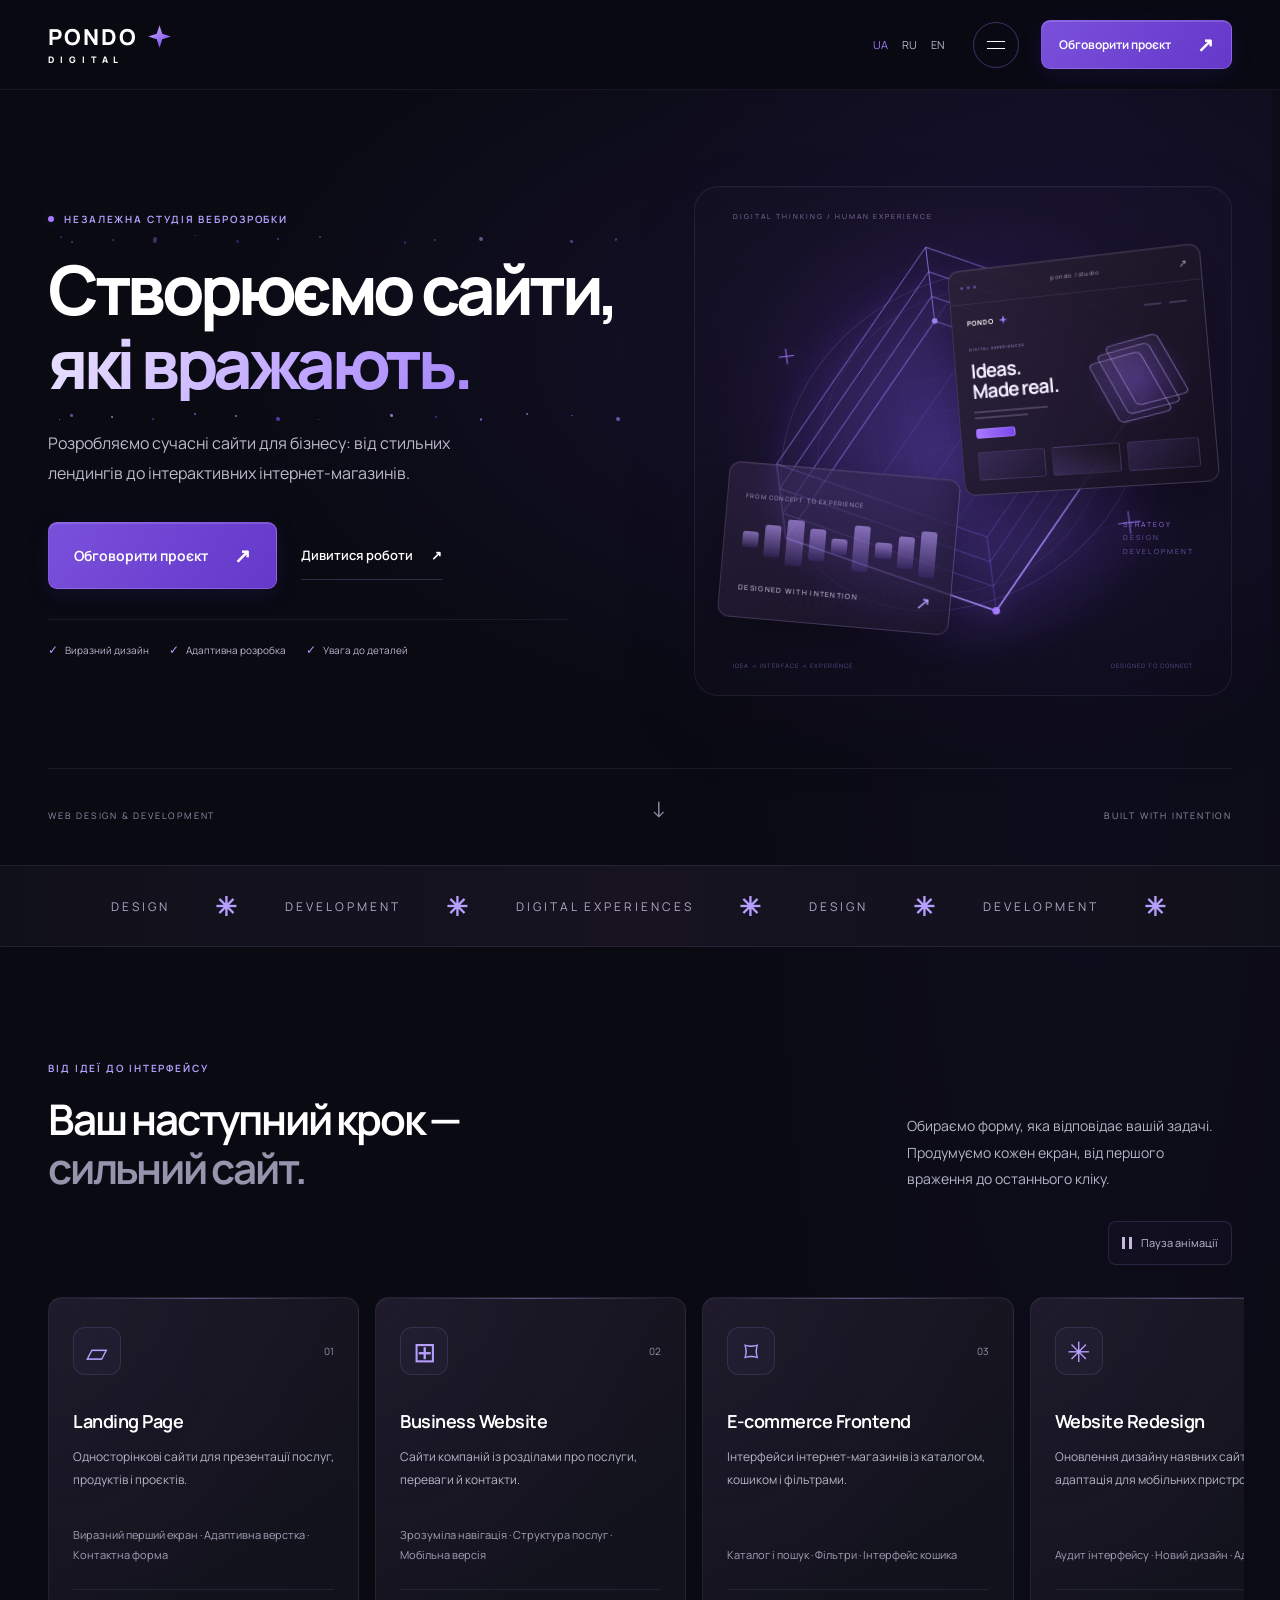
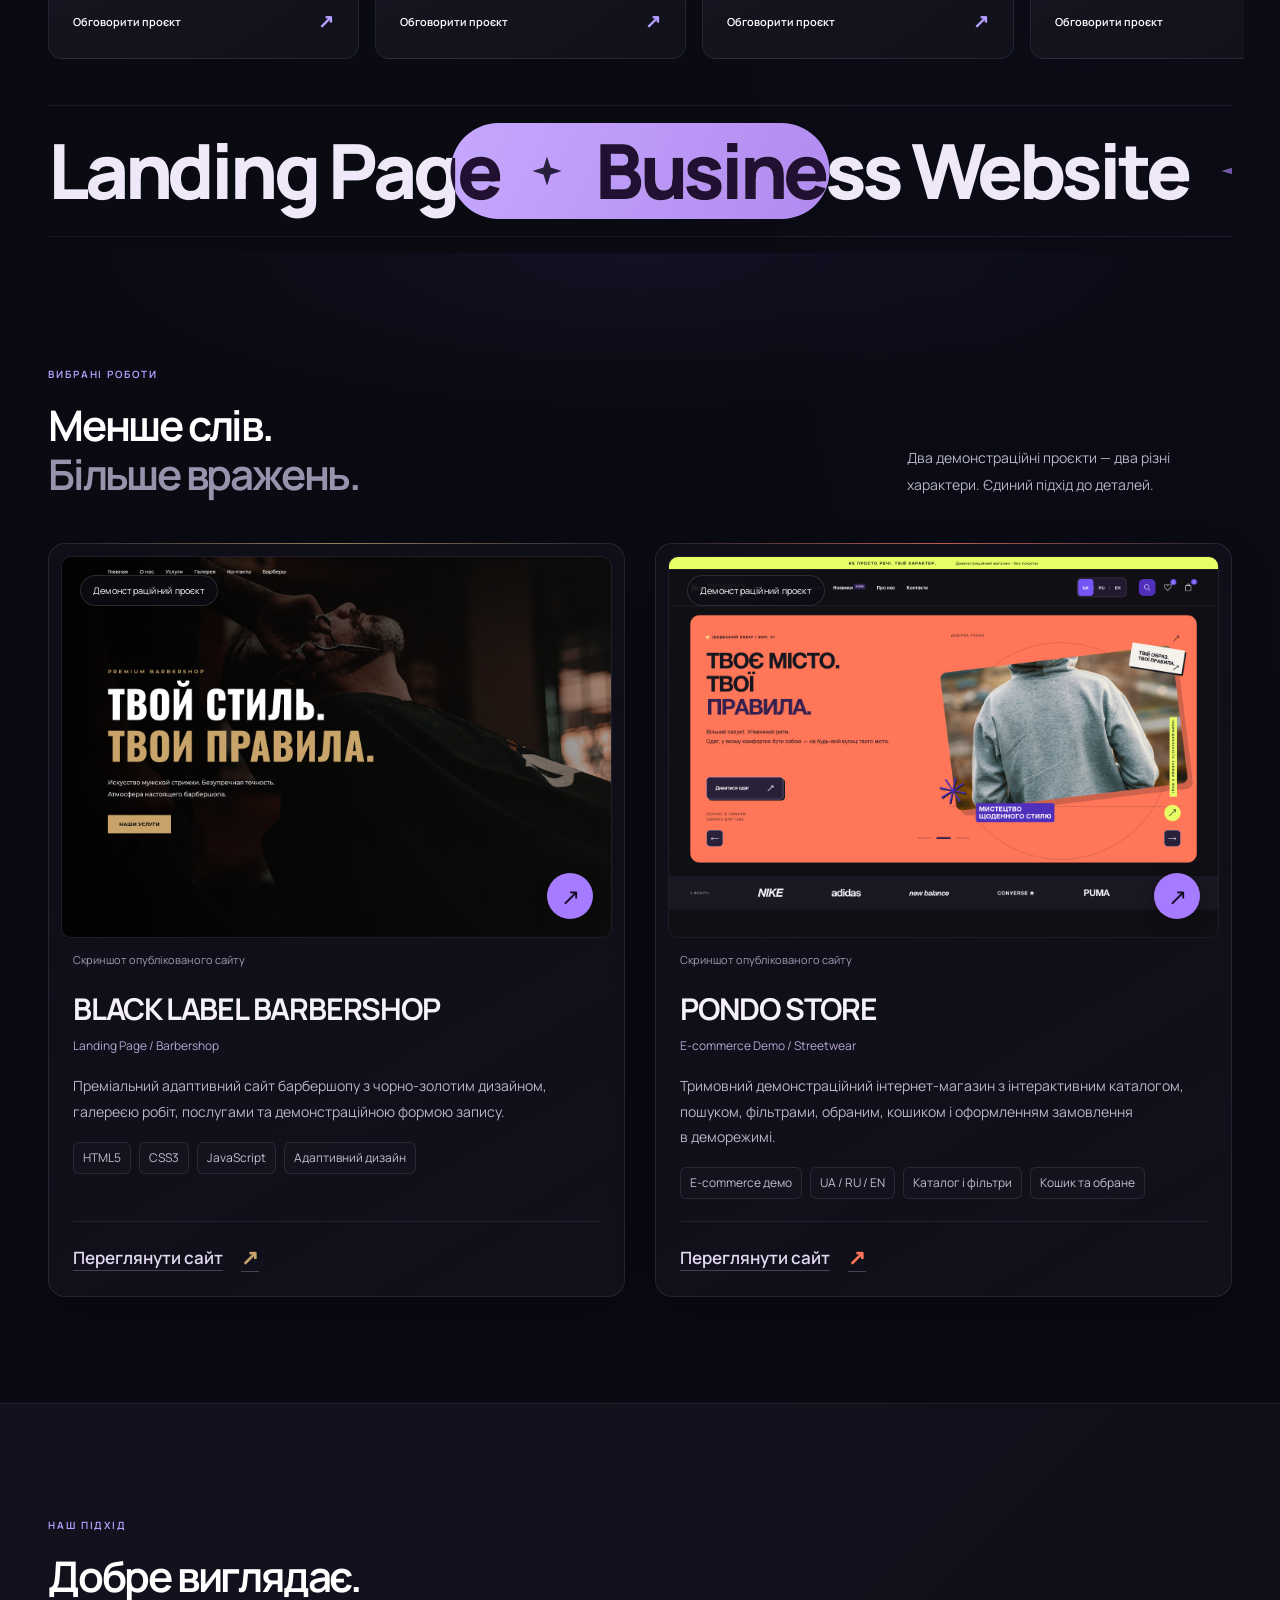
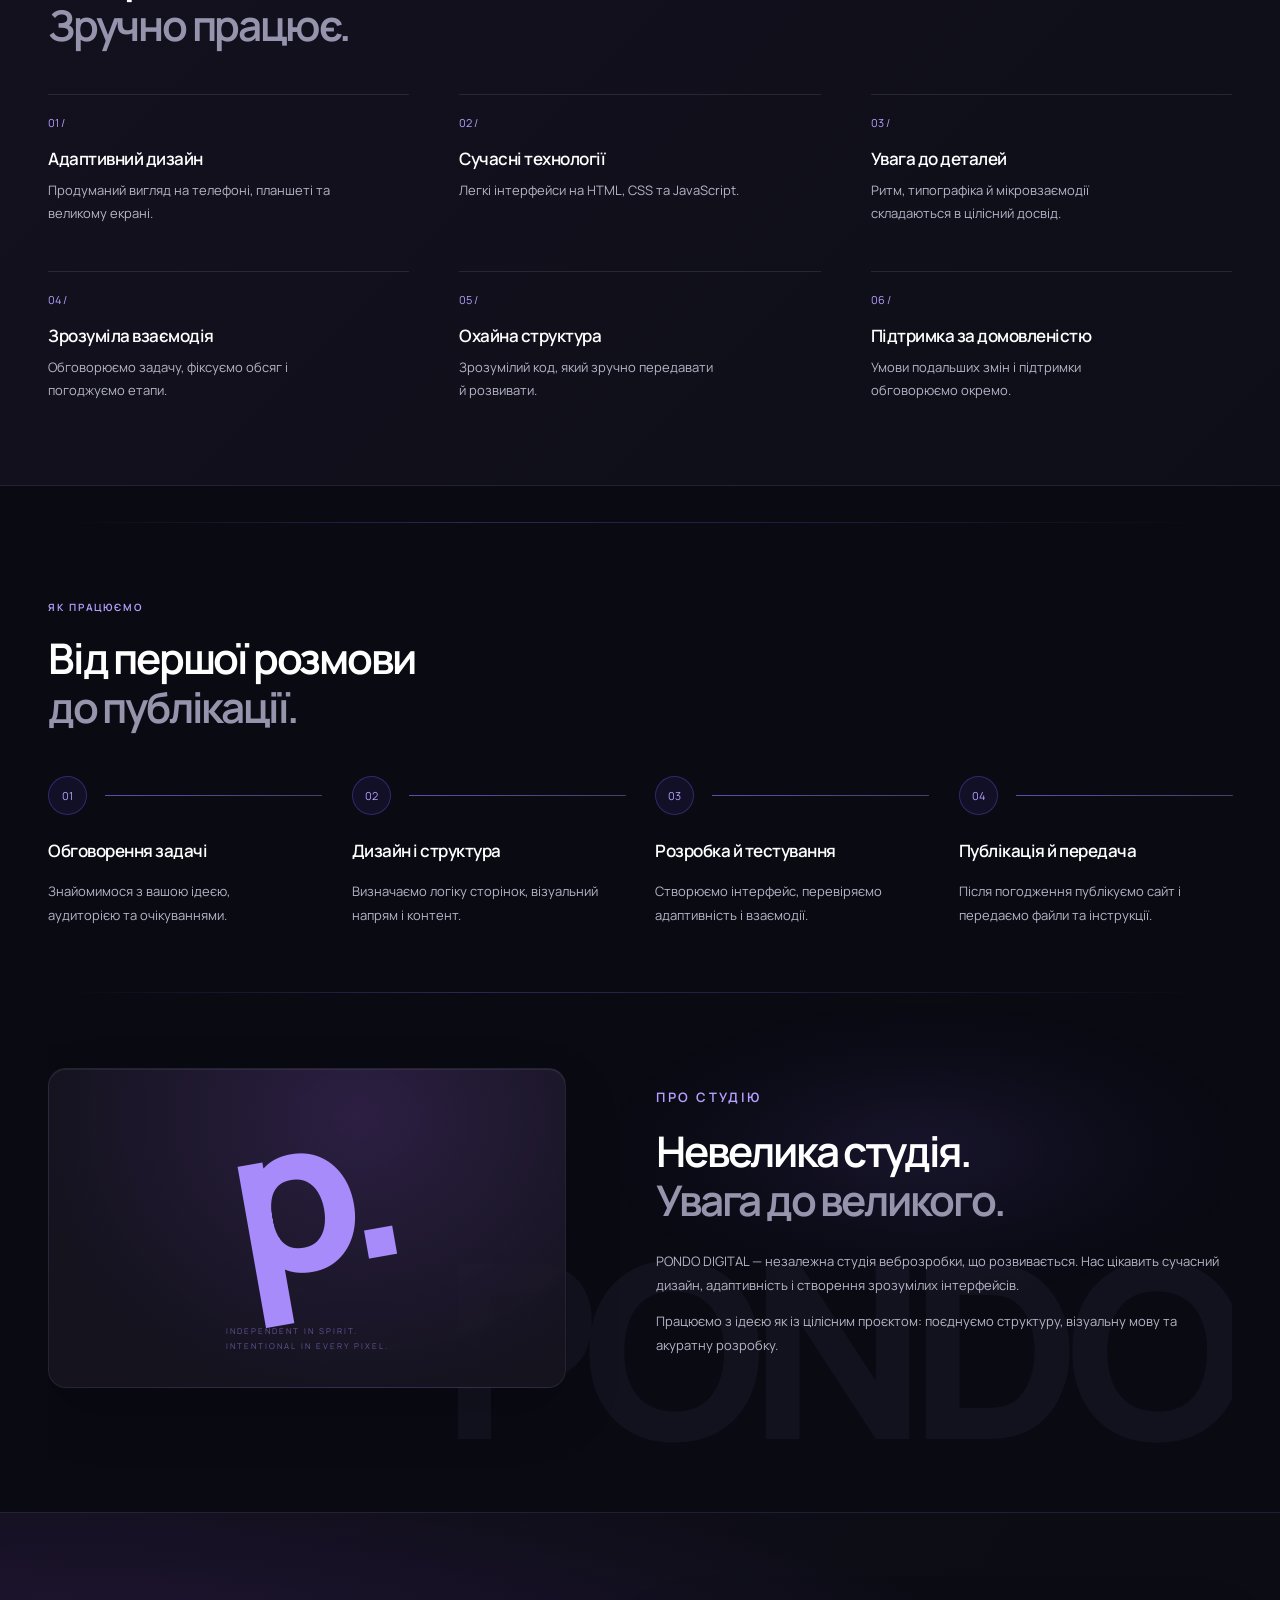
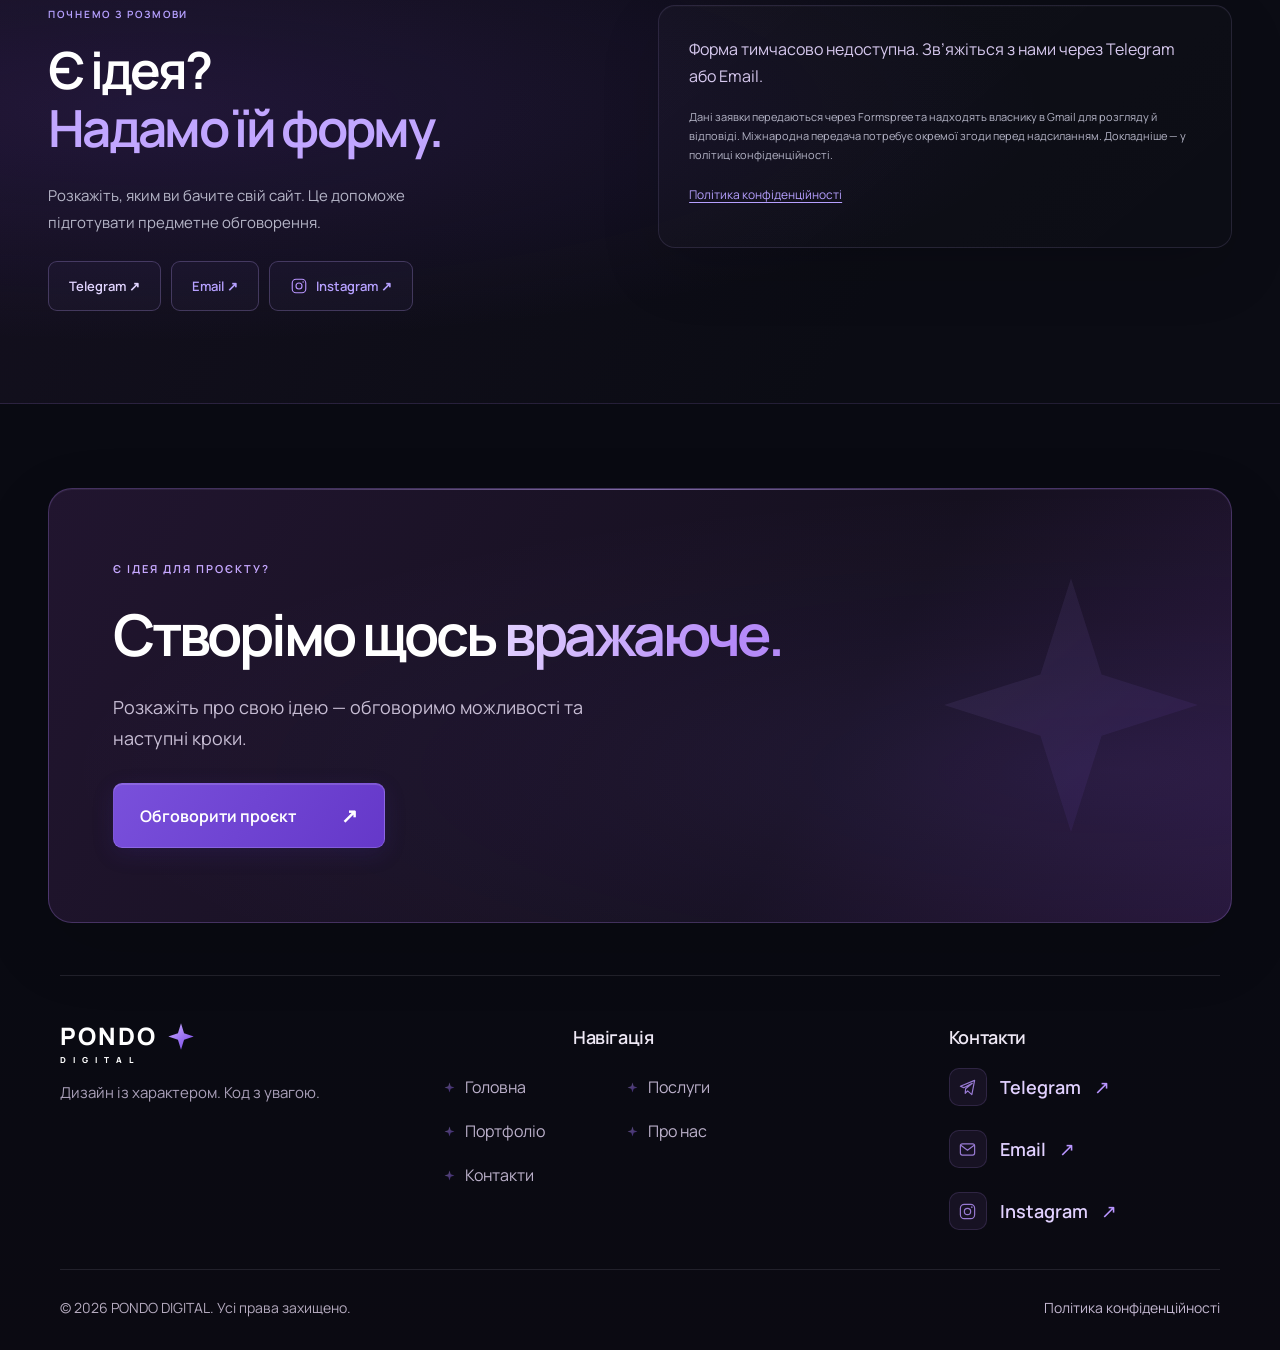
==== index.html @ 31b73878 "Add files via upload" ====
<!doctype html><html lang="uk"><head><meta charset="utf-8"><meta name="viewport" content="width=device-width,initial-scale=1"><meta name="theme-color" content="#0C0D14"><title>PONDO DIGITAL — Веброзробка та дизайн</title><meta name="description" content="Створюємо сучасні адаптивні сайти: лендинги, бізнес-сайти та інтерфейси магазинів. Перегляньте демонстраційні роботи PONDO DIGITAL."><meta property="og:title" content="PONDO DIGITAL — Веброзробка та дизайн"><meta property="og:description" content="Незалежна студія веброзробки. Сучасний дизайн та увага до деталей."><meta property="og:type" content="website"><meta property="og:locale" content="uk_UA"><link rel="icon" href="favicon.svg?v=star-1" type="image/svg+xml"><link rel="stylesheet" href="style.css"><script defer src="config.js"></script><script defer src="i18n.js"></script><script defer src="script.js"></script><script defer src="services.js"></script></head><body><a href="#main" class="skip"><span data-i18n="92">До вмісту</span></a><header><div class="header-inner"><a class="logo" href="#home" aria-label="PONDO DIGITAL"><span>PONDO<small>DIGITAL</small></span><img class="brand-star" src="images/pondo-star.svg?v=star-1" width="25" height="25" alt="" aria-hidden="true"></a><div class="header-actions"><div class="languages" role="group" aria-label="Language"><button type="button" data-language="ua" aria-pressed="true">UA</button><button type="button" data-language="ru" aria-pressed="false">RU</button><button type="button" data-language="en" aria-pressed="false">EN</button></div><button class="menu-toggle" type="button" aria-controls="navigation" aria-haspopup="dialog" aria-expanded="false" aria-label="Відкрити меню"><span></span><span></span></button><a href="#contact" class="button small header-cta"><span data-i18n="5">Обговорити проєкт</span> <span aria-hidden="true">↗</span></a></div></div></header><dialog id="navigation" class="site-drawer" aria-labelledby="drawer-title"><div class="drawer-head"><p id="drawer-title" data-i18n="98">Навігація</p><button type="button" class="drawer-close" aria-label="Закрити меню"><span aria-hidden="true">×</span></button></div><div class="drawer-body"><p class="drawer-kicker">PONDO DIGITAL / INDEX</p><nav class="drawer-nav" aria-labelledby="drawer-title"><a href="#home"><span data-i18n="0">Головна</span></a><a href="#services"><span data-i18n="1">Послуги</span></a><a href="#work"><span data-i18n="2">Портфоліо</span></a><a href="#about"><span data-i18n="3">Про нас</span></a><a href="#contact"><span data-i18n="4">Контакти</span></a></nav><div class="drawer-bottom"><div id="drawer-contacts" class="drawer-contacts"><span data-contact="telegram">Telegram</span><span data-contact="instagram">Instagram</span><span data-contact="email">Email</span></div><a href="#contact" class="button"><span data-i18n="5">Обговорити проєкт</span><span aria-hidden="true">↗</span></a><p class="drawer-signature" data-i18n="94">Дизайн із характером. Код з увагою.</p></div></div></dialog><main id="main"><section id="home" class="hero wrap"><div class="hero-copy"><div class="eyebrow"><i></i><span data-i18n="7">НЕЗАЛЕЖНА СТУДІЯ ВЕБРОЗРОБКИ</span></div><div class="hero-title"><h1><span data-i18n="8">Створюємо сайти,</span> <span data-i18n="9" class="accent">які вражають.</span></h1><div class="hero-pigment" aria-hidden="true"><i style="--mobile-x:5%;--x:5%;--y:-4px;--size:2px;--dx:-8px;--dy:-8px;--opacity:0.35;--delay:1200ms;--ink:#C6A8FF"></i><i style="--mobile-x:5%;--x:5%;--y:calc(100% + 4px);--size:3px;--dx:-9px;--dy:9px;--opacity:0.6;--delay:1217ms;--ink:#A879FF"></i><i style="--mobile-x:23%;--x:12%;--y:-4px;--size:1.5px;--dx:-10px;--dy:-10px;--opacity:0.45;--delay:1234ms;--ink:#7948E9"></i><i style="--mobile-x:23%;--x:12%;--y:calc(100% + 4px);--size:2px;--dx:-11px;--dy:11px;--opacity:0.7;--delay:1251ms;--ink:#C6A8FF"></i><i style="--mobile-x:41%;--x:19%;--y:-4px;--size:4px;--dx:-12px;--dy:-12px;--opacity:0.35;--delay:1268ms;--ink:#A879FF"></i><i style="--mobile-x:41%;--x:19%;--y:calc(100% + 4px);--size:2px;--dx:-13px;--dy:13px;--opacity:0.6;--delay:1285ms;--ink:#7948E9"></i><i style="--mobile-x:59%;--x:26%;--y:-4px;--size:1px;--dx:-14px;--dy:-14px;--opacity:0.45;--delay:1302ms;--ink:#C6A8FF"></i><i style="--mobile-x:59%;--x:26%;--y:calc(100% + 4px);--size:2px;--dx:-15px;--dy:8px;--opacity:0.7;--delay:1319ms;--ink:#A879FF"></i><i style="--mobile-x:77%;--x:33%;--y:-4px;--size:3px;--dx:-16px;--dy:-9px;--opacity:0.35;--delay:1336ms;--ink:#7948E9"></i><i style="--mobile-x:77%;--x:33%;--y:calc(100% + 4px);--size:1.5px;--dx:-17px;--dy:10px;--opacity:0.6;--delay:1353ms;--ink:#C6A8FF"></i><i style="--mobile-x:95%;--x:40%;--y:-4px;--size:2px;--dx:-18px;--dy:-11px;--opacity:0.45;--delay:1370ms;--ink:#A879FF"></i><i style="--mobile-x:95%;--x:40%;--y:calc(100% + 4px);--size:4px;--dx:-19px;--dy:12px;--opacity:0.7;--delay:1387ms;--ink:#7948E9"></i><i style="--mobile-x:5%;--x:47%;--y:-4px;--size:2px;--dx:-20px;--dy:-13px;--opacity:0.35;--delay:1404ms;--ink:#C6A8FF"></i><i style="--mobile-x:5%;--x:47%;--y:calc(100% + 4px);--size:1px;--dx:-21px;--dy:14px;--opacity:0.6;--delay:1421ms;--ink:#A879FF"></i><i style="--mobile-x:23%;--x:54%;--y:-4px;--size:2px;--dx:22px;--dy:-8px;--opacity:0.45;--delay:1438ms;--ink:#7948E9"></i><i style="--mobile-x:23%;--x:54%;--y:calc(100% + 4px);--size:3px;--dx:8px;--dy:9px;--opacity:0.7;--delay:1455ms;--ink:#C6A8FF"></i><i style="--mobile-x:41%;--x:61%;--y:-4px;--size:1.5px;--dx:9px;--dy:-10px;--opacity:0.35;--delay:1472ms;--ink:#A879FF"></i><i style="--mobile-x:41%;--x:61%;--y:calc(100% + 4px);--size:2px;--dx:10px;--dy:11px;--opacity:0.6;--delay:1489ms;--ink:#7948E9"></i><i style="--mobile-x:59%;--x:68%;--y:-4px;--size:4px;--dx:11px;--dy:-12px;--opacity:0.45;--delay:1506ms;--ink:#C6A8FF"></i><i style="--mobile-x:59%;--x:68%;--y:calc(100% + 4px);--size:2px;--dx:12px;--dy:13px;--opacity:0.7;--delay:1523ms;--ink:#A879FF"></i><i style="--mobile-x:77%;--x:75%;--y:-4px;--size:1px;--dx:13px;--dy:-14px;--opacity:0.35;--delay:1540ms;--ink:#7948E9"></i><i style="--mobile-x:77%;--x:75%;--y:calc(100% + 4px);--size:2px;--dx:14px;--dy:8px;--opacity:0.6;--delay:1557ms;--ink:#C6A8FF"></i><i style="--mobile-x:95%;--x:82%;--y:-4px;--size:3px;--dx:15px;--dy:-9px;--opacity:0.45;--delay:1574ms;--ink:#A879FF"></i><i style="--mobile-x:95%;--x:82%;--y:calc(100% + 4px);--size:1.5px;--dx:16px;--dy:10px;--opacity:0.7;--delay:1591ms;--ink:#7948E9"></i><i style="--mobile-x:5%;--x:89%;--y:-4px;--size:2px;--dx:17px;--dy:-11px;--opacity:0.35;--delay:1608ms;--ink:#C6A8FF"></i><i style="--mobile-x:5%;--x:89%;--y:calc(100% + 4px);--size:4px;--dx:18px;--dy:12px;--opacity:0.6;--delay:1625ms;--ink:#A879FF"></i><i style="--mobile-x:23%;--x:5%;--y:-4px;--size:2px;--dx:-19px;--dy:-13px;--opacity:0.45;--delay:1642ms;--ink:#7948E9"></i><i style="--mobile-x:23%;--x:5%;--y:calc(100% + 4px);--size:1px;--dx:-20px;--dy:14px;--opacity:0.7;--delay:1659ms;--ink:#C6A8FF"></i></div></div><p data-i18n="10" class="hero-description">Розробляємо сучасні сайти для бізнесу: від стильних лендингів до інтерактивних інтернет-магазинів.</p><div class="hero-buttons"><a href="#contact" class="button"><span data-i18n="5">Обговорити проєкт</span> <span aria-hidden="true">↗</span></a><a href="#work" class="text-link"><span data-i18n="6">Дивитися роботи</span> <span aria-hidden="true">↗</span></a></div><ul class="hero-advantages"><li><span aria-hidden="true">✓</span><span data-i18n="106">Виразний дизайн</span></li><li><span aria-hidden="true">✓</span><span data-i18n="107">Адаптивна розробка</span></li><li><span aria-hidden="true">✓</span><span data-i18n="108">Увага до деталей</span></li></ul></div><div class="hero-art" aria-hidden="true"><div class="art-grid"></div><div class="art-label">DIGITAL THINKING / HUMAN EXPERIENCE</div><svg class="digital-field" viewBox="0 0 520 480" fill="none"><defs><linearGradient id="field-stroke" x1="80" y1="80" x2="450" y2="410" gradientUnits="userSpaceOnUse"><stop stop-color="#a78bfa"/><stop offset="1" stop-color="#7555f6" stop-opacity=".12"/></linearGradient><radialGradient id="field-glow"><stop stop-color="#7555f6" stop-opacity=".24"/><stop offset="1" stop-color="#7555f6" stop-opacity="0"/></radialGradient></defs><circle cx="260" cy="245" r="220" fill="url(#field-glow)"/><g stroke="url(#field-stroke)" stroke-width="1"><path d="M65 302 248 95 458 198 275 405Z"/><path d="M65 276 248 69 458 172 275 379Z"/><path d="M65 250 248 43 458 146 275 353Z"/><path d="M65 224 248 17 458 120 275 327Z"/><path d="M65 224v78m183-285v78m210 25v78M275 327v78"/><path d="m108 254 183-207m-140 228 183-207m-140 228 183-207m-140 228 183-207" opacity=".35"/></g><path d="m65 302 210 103 183-207" stroke="#a78bfa" stroke-width="1.5"/><circle cx="275" cy="405" r="4" fill="var(--accent)"/><circle cx="248" cy="95" r="3" fill="#a78bfa"/><path d="M425 318v24m-12-12h24M89 105v16m-8-8h16" stroke="var(--accent)"/><path d="M60 375H190M330 65h135" stroke="#a78bfa" opacity=".25" stroke-dasharray="3 6"/></svg><div class="art-orbit orbit-one"></div><div class="art-orbit orbit-two"></div><div class="interface-panel panel-top web-mockup"><div class="mock-browser"><span><i></i><i></i><i></i></span><span>pondo / studio</span><b>↗</b></div><div class="mock-nav"><span>PONDO<img src="images/pondo-star.svg?v=star-1" alt="" width="10" height="10"></span><i></i><i></i></div><div class="mock-content"><div><span class="mock-kicker">DIGITAL EXPERIENCES</span><strong>Ideas.<br>Made real.</strong><span class="mock-copy"></span><span class="mock-copy short"></span><span class="mock-cta"></span></div><div class="mock-sculpture"><i></i><i></i><i></i></div></div><div class="mock-projects"><i></i><i></i><i></i></div></div><div class="interface-panel panel-bottom"><span class="panel-code">FROM CONCEPT TO EXPERIENCE</span><div class="panel-wave"><i></i><i></i><i></i><i></i><i></i><i></i><i></i><i></i><i></i></div><span class="panel-heading">DESIGNED WITH INTENTION <b>↗</b></span></div><div class="field-coordinate">STRATEGY<br><span>DESIGN<br>DEVELOPMENT</span></div><div class="art-bottom"><span>IDEA → INTERFACE → EXPERIENCE</span><span>DESIGNED TO CONNECT</span></div></div><div class="hero-bottom"><span>WEB DESIGN & DEVELOPMENT</span><a href="#services" aria-label="Scroll">↓</a><span>BUILT WITH INTENTION</span></div></section><div class="ticker" aria-hidden="true"><div>DESIGN <b>✳</b> DEVELOPMENT <b>✳</b> DIGITAL EXPERIENCES <b>✳</b> DESIGN <b>✳</b> DEVELOPMENT <b>✳</b></div></div><section id="services" class="section wrap"><div class="section-heading"><div><p data-i18n="12" class="eyebrow">ВІД ІДЕЇ ДО ІНТЕРФЕЙСУ</p><h2 id="services-title"><span data-i18n="13">Ваш наступний крок —</span><br><span data-i18n="14" class="muted">сильний сайт.</span></h2></div><p data-i18n="15" class="section-description">Обираємо форму, яка відповідає вашій задачі. Продумуємо кожен екран, від першого враження до останнього кліку.</p></div><div class="service-controls"><p class="service-swipe-hint" data-i18n="115">Гортайте, щоб переглянути всі послуги</p><button class="service-motion-toggle" type="button" aria-pressed="false" aria-controls="service-showcase service-type" hidden><span class="motion-toggle-icon" aria-hidden="true"></span><span data-i18n="114">Пауза анімації</span></button></div><div id="service-showcase" class="service-viewport" role="region" aria-labelledby="services-title"><div class="service-track"><div class="service-grid"><article class="service-card"><div class="card-top"><span class="service-icon" aria-hidden="true">▱</span><span>01</span></div><h3 id="service-name-0">Landing Page</h3><button class="service-details-trigger" type="button" data-service="0" aria-haspopup="dialog" aria-controls="service-dialog" aria-labelledby="service-action-0 service-name-0" hidden><span id="service-action-0" class="service-sr-only" data-i18n="116">Детальніше</span></button><p data-i18n="16">Односторінкові сайти для презентації послуг, продуктів і проєктів.</p><p data-i18n="17" class="features">Виразний перший екран · Адаптивна верстка · Контактна форма</p><a href="#contact" class="service-link"><span data-i18n="5">Обговорити проєкт</span> <span aria-hidden="true">↗</span></a></article><article class="service-card"><div class="card-top"><span class="service-icon" aria-hidden="true">⊞</span><span>02</span></div><h3 id="service-name-1">Business Website</h3><button class="service-details-trigger" type="button" data-service="1" aria-haspopup="dialog" aria-controls="service-dialog" aria-labelledby="service-action-1 service-name-1" hidden><span id="service-action-1" class="service-sr-only" data-i18n="116">Детальніше</span></button><p data-i18n="18">Сайти компаній із розділами про послуги, переваги й контакти.</p><p data-i18n="19" class="features">Зрозуміла навігація · Структура послуг · Мобільна версія</p><a href="#contact" class="service-link"><span data-i18n="5">Обговорити проєкт</span> <span aria-hidden="true">↗</span></a></article><article class="service-card"><div class="card-top"><span class="service-icon" aria-hidden="true">⌑</span><span>03</span></div><h3 id="service-name-2">E-commerce Frontend</h3><button class="service-details-trigger" type="button" data-service="2" aria-haspopup="dialog" aria-controls="service-dialog" aria-labelledby="service-action-2 service-name-2" hidden><span id="service-action-2" class="service-sr-only" data-i18n="116">Детальніше</span></button><p data-i18n="20">Інтерфейси інтернет-магазинів із каталогом, кошиком і фільтрами.</p><p data-i18n="21" class="features">Каталог і пошук · Фільтри · Інтерфейс кошика</p><a href="#contact" class="service-link"><span data-i18n="5">Обговорити проєкт</span> <span aria-hidden="true">↗</span></a></article><article class="service-card"><div class="card-top"><span class="service-icon" aria-hidden="true">✳</span><span>04</span></div><h3 id="service-name-3">Website Redesign</h3><button class="service-details-trigger" type="button" data-service="3" aria-haspopup="dialog" aria-controls="service-dialog" aria-labelledby="service-action-3 service-name-3" hidden><span id="service-action-3" class="service-sr-only" data-i18n="116">Детальніше</span></button><p data-i18n="22">Оновлення дизайну наявних сайтів та адаптація для мобільних пристроїв.</p><p data-i18n="23" class="features">Аудит інтерфейсу · Новий дизайн · Адаптивність</p><a href="#contact" class="service-link"><span data-i18n="5">Обговорити проєкт</span> <span aria-hidden="true">↗</span></a></article></div></div></div><div id="service-type" class="service-type" aria-hidden="true"><div class="service-type-light"><div class="service-type-track"><div class="service-type-group"><span>Landing Page</span><img src="images/pondo-star.svg?v=star-1" alt="" width="32" height="32"><span>Business Website</span><img src="images/pondo-star.svg?v=star-1" alt="" width="32" height="32"><span>E-commerce Frontend</span><img src="images/pondo-star.svg?v=star-1" alt="" width="32" height="32"><span>Website Redesign</span><img src="images/pondo-star.svg?v=star-1" alt="" width="32" height="32"></div><div class="service-type-group"><span>Landing Page</span><img src="images/pondo-star.svg?v=star-1" alt="" width="32" height="32"><span>Business Website</span><img src="images/pondo-star.svg?v=star-1" alt="" width="32" height="32"><span>E-commerce Frontend</span><img src="images/pondo-star.svg?v=star-1" alt="" width="32" height="32"><span>Website Redesign</span><img src="images/pondo-star.svg?v=star-1" alt="" width="32" height="32"></div></div></div><div class="service-type-capsule"></div><div class="service-type-mask"><div class="service-type-track"><div class="service-type-group"><span>Landing Page</span><img src="images/pondo-star.svg?v=star-1" alt="" width="32" height="32"><span>Business Website</span><img src="images/pondo-star.svg?v=star-1" alt="" width="32" height="32"><span>E-commerce Frontend</span><img src="images/pondo-star.svg?v=star-1" alt="" width="32" height="32"><span>Website Redesign</span><img src="images/pondo-star.svg?v=star-1" alt="" width="32" height="32"></div><div class="service-type-group"><span>Landing Page</span><img src="images/pondo-star.svg?v=star-1" alt="" width="32" height="32"><span>Business Website</span><img src="images/pondo-star.svg?v=star-1" alt="" width="32" height="32"><span>E-commerce Frontend</span><img src="images/pondo-star.svg?v=star-1" alt="" width="32" height="32"><span>Website Redesign</span><img src="images/pondo-star.svg?v=star-1" alt="" width="32" height="32"></div></div></div></div><dialog id="service-dialog" class="service-dialog" aria-labelledby="service-dialog-title" aria-describedby="service-dialog-description"><button class="service-dialog-close" type="button" autofocus><span aria-hidden="true">×</span><span class="service-sr-only" data-i18n="117">Закрити вікно</span></button><span class="service-dialog-icon" aria-hidden="true"></span><p class="eyebrow" data-i18n="118">ПРО ПОСЛУГУ</p><h2 id="service-dialog-title"></h2><p id="service-dialog-description"></p><ul class="service-dialog-features"></ul><a class="button service-dialog-cta" href="#contact"><span data-i18n="5">Обговорити проєкт</span><span aria-hidden="true">↗</span></a></dialog></section><section id="work" class="section wrap"><div class="section-heading"><div><p data-i18n="24" class="eyebrow">ВИБРАНІ РОБОТИ</p><h2><span data-i18n="25">Менше слів.</span><br><span data-i18n="26" class="muted">Більше вражень.</span></h2></div><p data-i18n="27" class="section-description">Два демонстраційні проєкти — два різні характери. Єдиний підхід до деталей.</p></div><div class="work-grid"><article class="project project-barber reveal"><a class="project-image" href="https://pondo31.github.io/black-label-barbershop/" target="_blank" rel="noopener noreferrer" aria-label="BLACK LABEL BARBERSHOP"><img src="images/black-label-screenshot.png" width="1440" height="1000" loading="lazy" alt="BLACK LABEL BARBERSHOP — screenshot of the published website"><span class="demo-badge"><span data-i18n="28">Демонстраційний проєкт</span></span><span class="project-arrow" aria-hidden="true"><span>↗</span></span></a><p data-i18n="29" class="preview-caption">Скриншот опублікованого сайту</p><div class="project-title"><h3>BLACK LABEL BARBERSHOP</h3><span>Landing Page / Barbershop</span></div><p data-i18n="30" class="project-description">Преміальний адаптивний сайт барбершопу з чорно-золотим дизайном, галереєю робіт, послугами та демонстраційною формою запису.</p><ul class="project-tags"><li>HTML5</li><li>CSS3</li><li>JavaScript</li><li data-i18n="139">Адаптивний дизайн</li></ul><div class="project-bottom"><a class="project-view-link" target="_blank" rel="noopener noreferrer" href="https://pondo31.github.io/black-label-barbershop/"><span data-i18n="143">Переглянути сайт</span><span class="project-view-arrow" aria-hidden="true">↗</span></a></div></article><article class="project project-store reveal"><a class="project-image" href="https://pondo31.github.io/store/" target="_blank" rel="noopener noreferrer" aria-label="PONDO STORE"><img src="images/pondo-store-screenshot.png" width="1440" height="1000" loading="lazy" alt="PONDO STORE — screenshot of the published website"><span class="demo-badge"><span data-i18n="28">Демонстраційний проєкт</span></span><span class="project-arrow" aria-hidden="true"><span>↗</span></span></a><p data-i18n="29" class="preview-caption">Скриншот опублікованого сайту</p><div class="project-title"><h3>PONDO STORE</h3><span>E-commerce Demo / Streetwear</span></div><p data-i18n="31" class="project-description">Тримовний демонстраційний інтернет-магазин з інтерактивним каталогом, пошуком, фільтрами, обраним, кошиком і оформленням замовлення в деморежимі.</p><ul class="project-tags"><li data-i18n="140">E-commerce демо</li><li>UA / RU / EN</li><li data-i18n="141">Каталог і фільтри</li><li data-i18n="142">Кошик та обране</li></ul><div class="project-bottom"><a class="project-view-link" target="_blank" rel="noopener noreferrer" href="https://pondo31.github.io/store/"><span data-i18n="143">Переглянути сайт</span><span class="project-view-arrow" aria-hidden="true">↗</span></a></div></article></div></section><section class="section approach"><div class="wrap"><div class="section-heading"><div><p data-i18n="33" class="eyebrow">НАШ ПІДХІД</p><h2><span data-i18n="34">Добре виглядає.</span><br><span data-i18n="35" class="muted">Зручно працює.</span></h2></div></div><div class="benefit-grid"><article class="benefit reveal"><span class="benefit-number">01 /</span><h3 data-i18n="36">Адаптивний дизайн</h3><p data-i18n="37">Продуманий вигляд на телефоні, планшеті та великому екрані.</p></article><article class="benefit reveal"><span class="benefit-number">02 /</span><h3 data-i18n="38">Сучасні технології</h3><p data-i18n="39">Легкі інтерфейси на HTML, CSS та JavaScript.</p></article><article class="benefit reveal"><span class="benefit-number">03 /</span><h3 data-i18n="40">Увага до деталей</h3><p data-i18n="41">Ритм, типографіка й мікровзаємодії складаються в цілісний досвід.</p></article><article class="benefit reveal"><span class="benefit-number">04 /</span><h3 data-i18n="42">Зрозуміла взаємодія</h3><p data-i18n="43">Обговорюємо задачу, фіксуємо обсяг і погоджуємо етапи.</p></article><article class="benefit reveal"><span class="benefit-number">05 /</span><h3 data-i18n="44">Охайна структура</h3><p data-i18n="45">Зрозумілий код, який зручно передавати й розвивати.</p></article><article class="benefit reveal"><span class="benefit-number">06 /</span><h3 data-i18n="46">Підтримка за домовленістю</h3><p data-i18n="47">Умови подальших змін і підтримки обговорюємо окремо.</p></article></div></div></section><section class="section wrap process-section"><span class="section-divider" aria-hidden="true"></span><div class="section-heading"><div><p data-i18n="48" class="eyebrow">ЯК ПРАЦЮЄМО</p><h2><span data-i18n="49">Від першої розмови</span><br><span data-i18n="50" class="muted">до публікації.</span></h2></div></div><div class="process-grid"><article class="step reveal"><div class="step-line"><span>01</span><i></i></div><h3 data-i18n="51">Обговорення задачі</h3><p data-i18n="52">Знайомимося з вашою ідеєю, аудиторією та очікуваннями.</p></article><article class="step reveal"><div class="step-line"><span>02</span><i></i></div><h3 data-i18n="53">Дизайн і структура</h3><p data-i18n="54">Визначаємо логіку сторінок, візуальний напрям і контент.</p></article><article class="step reveal"><div class="step-line"><span>03</span><i></i></div><h3 data-i18n="55">Розробка й тестування</h3><p data-i18n="56">Створюємо інтерфейс, перевіряємо адаптивність і взаємодії.</p></article><article class="step reveal"><div class="step-line"><span>04</span><i></i></div><h3 data-i18n="57">Публікація й передача</h3><p data-i18n="58">Після погодження публікуємо сайт і передаємо файли та інструкції.</p></article></div></section><section id="about" class="section wrap about"><span class="section-divider" aria-hidden="true"></span><span class="about-word" aria-hidden="true">PONDO</span><div class="about-art" aria-hidden="true"><span>p.</span><div>INDEPENDENT IN SPIRIT.<br>INTENTIONAL IN EVERY PIXEL.</div></div><div><div class="section-heading"><div><p data-i18n="59" class="eyebrow">ПРО СТУДІЮ</p><h2><span data-i18n="60">Невелика студія.</span><br><span data-i18n="61" class="muted">Увага до великого.</span></h2></div></div><p data-i18n="62">PONDO DIGITAL — незалежна студія веброзробки, що розвивається. Нас цікавить сучасний дизайн, адаптивність і створення зрозумілих інтерфейсів.</p><p data-i18n="63" class="muted">Працюємо з ідеєю як із цілісним проєктом: поєднуємо структуру, візуальну мову та акуратну розробку.</p></div></section><section id="contact" class="section contact"><div class="wrap contact-grid"><div><div class="section-heading"><div><p data-i18n="64" class="eyebrow">ПОЧНЕМО З РОЗМОВИ</p><h2><span data-i18n="65">Є ідея?</span><br><span data-i18n="66" class="muted">Надамо їй форму.</span></h2></div></div><p data-i18n="67" class="contact-intro">Розкажіть, яким ви бачите свій сайт. Це допоможе підготувати предметне обговорення.</p><div class="demo-notice" hidden><span class="notice-dot"></span><div><strong data-i18n="68">Демонстраційна форма</strong><p data-i18n="69">Доставку заявок ще не підключено. Дані форми не надсилаються й не зберігаються. Для прямого зв’язку скористайтеся Telegram або Email нижче.</p></div></div><div id="direct-contacts" data-contacts></div></div><form id="contact-form" method="post" novalidate><div class="honeypot" aria-hidden="true"><label for="website-check">Leave this field empty</label><input id="website-check" name="_gotcha" type="text" tabindex="-1" autocomplete="off"></div><div class="form-grid" hidden><div class="field "><label for="name"><span data-i18n="70">Ім’я</span></label><input id="name" name="name" autocomplete="name" maxlength="100" required aria-describedby="name-error"><span class="field-error" id="name-error"></span></div><div class="field "><label for="method"><span data-i18n="71">Спосіб зв’язку</span></label><select id="method" name="method" aria-describedby="method-error"><option value="email">Email</option><option value="telegram">Telegram</option></select><span class="field-error" id="method-error"></span></div><div class="field "><label for="reply"><span data-i18n="72">Контакт для відповіді</span></label><input id="reply" name="reply" type="email" autocomplete="email" maxlength="254" required aria-describedby="reply-error"><span class="field-error" id="reply-error"></span></div><div class="field "><label for="website"><span data-i18n="73">Тип сайту</span></label><select id="website" name="website" required aria-describedby="website-error"><option value="" data-i18n="76">Оберіть тип</option><option value="Landing Page">Landing Page</option><option value="Business Website">Business Website</option><option value="E-commerce Frontend">E-commerce Frontend</option><option value="Website Redesign">Website Redesign</option><option value="other" data-i18n="77">Інше</option></select><span class="field-error" id="website-error"></span></div><div class="field full"><label for="description"><span data-i18n="74">Опис задачі</span></label><textarea id="description" name="description" rows="4" required maxlength="5000" data-placeholder="79" aria-describedby="description-error"></textarea><span class="field-error" id="description-error"></span></div><div class="field full"><label for="budget"><span data-i18n="75">Бюджет (необов’язково)</span></label><input id="budget" name="budget" maxlength="100" data-placeholder="80"><span class="field-error" id="budget-error"></span></div></div><div class="form-privacy"><p id="privacy-notice" data-i18n="99">Форма тимчасово недоступна. Зв’яжіться з нами через Telegram або Email.</p><p data-i18n="100">Дані заявки передаються через Formspree та надходять власнику в Gmail для розгляду й відповіді. Міжнародна передача потребує окремої згоди перед надсиланням. Докладніше — у політиці конфіденційності.</p><a id="privacy-link" href="privacy.html" data-policy-link data-i18n="101">Політика конфіденційності</a></div><div id="transfer-consent-block" class="transfer-consent" hidden><p id="transfer-consent-notice" data-i18n="144">Передаються ім’я, обраний контакт, тип сайту, опис задачі та бюджет, якщо зазначений; сервіс також може отримувати технічні дані з’єднання. Formspree описує обробку у США й інших країнах своєї діяльності; Google використовує сервери по всьому світу. Точні країни для конкретної заявки не встановлені; правила захисту та доступу органів влади можуть відрізнятися. Повне видалення технічних копій не гарантується. Згода добровільна: без неї форма не надсилає дані. Відкликати її для майбутніх передач можна через volk2002d@gmail.com; це не скасовує завершених передач. Перехід до Email чи Telegram також передбачає обробку відповідною сторонньою платформою.</p><a href="privacy.html" data-policy-link data-i18n="101">Політика конфіденційності</a><label class="transfer-consent-label" for="transfer-consent"><input id="transfer-consent" name="transfer_consent" type="checkbox" autocomplete="off" required disabled aria-describedby="transfer-consent-notice transfer-consent-error"><span data-i18n="145">Я окремо погоджуюся на передачу даних цієї заявки через Formspree, Inc. до Gmail (Google) для розгляду звернення та відповіді, з можливою обробкою за межами України, зокрема у США. Я прочитав(-ла) пояснення міжнародної передачі в політиці конфіденційності.</span></label><span class="field-error" id="transfer-consent-error" role="status"></span></div><button class="button form-submit" type="submit" disabled hidden><span data-i18n="78">Перевірити демоформу</span><span aria-hidden="true">↗</span></button><p id="form-status" role="status" aria-live="polite" hidden></p></form></div></section><section class="closing-section wrap" aria-labelledby="closing-title"><div class="closing-cta reveal"><div class="closing-copy"><p class="eyebrow" data-i18n="109">Є ІДЕЯ ДЛЯ ПРОЄКТУ?</p><h2 id="closing-title"><span data-i18n="110">Створімо щось</span> <span class="closing-accent" data-i18n="111">вражаюче.</span></h2><p class="closing-description" data-i18n="112">Розкажіть про свою ідею — обговоримо можливості та наступні кроки.</p><a class="button closing-button" href="#contact"><span data-i18n="5">Обговорити проєкт</span><span aria-hidden="true">↗</span></a></div><img class="closing-star" src="images/pondo-star.svg?v=star-1" width="340" height="340" alt="" aria-hidden="true"></div></section></main><footer class="studio-footer"><div class="wrap"><div class="studio-footer-grid"><div class="studio-footer-brand"><a class="logo" href="#home" aria-label="PONDO DIGITAL"><span>PONDO<small>DIGITAL</small></span><img class="brand-star" src="images/pondo-star.svg?v=star-1" width="38" height="38" alt="" aria-hidden="true"></a><p class="studio-footer-signature" data-i18n="94">Дизайн із характером. Код з увагою.</p></div><nav class="studio-footer-nav" aria-labelledby="footer-nav-title"><h2 id="footer-nav-title" data-i18n="113">Навігація</h2><a href="#home"><span data-i18n="0">Головна</span></a><a href="#services"><span data-i18n="1">Послуги</span></a><a href="#work"><span data-i18n="2">Портфоліо</span></a><a href="#about"><span data-i18n="3">Про нас</span></a><a href="#contact"><span data-i18n="4">Контакти</span></a></nav><div class="studio-footer-contact"><h2 data-i18n="4">Контакти</h2><div id="footer-contacts" class="studio-footer-contacts" data-contacts></div></div></div><div class="studio-footer-bottom"><p>© <span id="year">2026</span> PONDO DIGITAL. <span data-i18n="93">Усі права захищено.</span></p><a href="privacy.html" data-policy-link data-i18n="101">Політика конфіденційності</a></div></div></footer><noscript><p class="wrap">Для перемикання мов і перевірки демоформи увімкніть JavaScript. / Enable JavaScript for languages and demo form validation.</p></noscript></body></html>
---- style.css ----
@font-face {
  font-family: 'Manrope';
  src: url('fonts/Manrope-Variable.ttf') format('truetype');
  font-style: normal;
  font-weight: 200 800;
  font-display: swap;
}
:root{--bg:#0c0d14;--card:#151724;--purple:#7555f6;--lavender:#a78bfa;--accent:#A57BFF;--accent-hover:#B895FF;--accent-deep:#7C4DFF;--accent-glow:rgba(165,123,255,.28);--accent-border:rgba(165,123,255,.35);--focus-ring:rgba(165,123,255,.45);--accent-tint:rgba(165,123,255,.06);--accent-ink:#140c24;--cta-start:#7950DB;--cta-end:#6538C9;--cta-hover-start:#8055E6;--cta-hover-end:#7042D2;--cta-active-start:#7142CE;--cta-active-end:#5E31B9;--text:#fff;--muted:#b8b9c7;--line:#ffffff14}*{box-sizing:border-box}html{scroll-behavior:smooth;scroll-padding-top:100px}body{margin:0;background:var(--bg);color:var(--text);font-family:Arial,Helvetica,sans-serif;-webkit-font-smoothing:antialiased}a{color:inherit;text-decoration:none}button,input,select,textarea{font:inherit}button,a,input,select,textarea{-webkit-tap-highlight-color:transparent}button,a{touch-action:manipulation}button{cursor:pointer}a,button{transition:background .2s,color .2s,transform .2s}a:focus-visible,button:focus-visible,input:focus-visible,select:focus-visible,textarea:focus-visible{outline:2px solid var(--accent-hover);outline-offset:5px}::selection{background:var(--purple);color:white}.wrap{width:min(1280px,calc(100% - 96px));margin:auto}.muted{color:var(--muted)}.accent{color:var(--lavender)}header{position:sticky;top:0;background:#0c0d14ee;backdrop-filter:blur(18px);z-index:10;border-bottom:1px solid var(--line)}.header-inner{max-width:1440px;padding:20px 48px;margin:auto;display:flex;align-items:center;justify-content:space-between;gap:24px}.logo{display:flex;align-items:center;gap:9px;flex-shrink:0}.logo>span{font-size:21px;letter-spacing:1px;font-weight:800;line-height:1}.logo small{display:block;font-size:9px;letter-spacing:5.5px;margin-top:6px}.header-actions{display:flex;align-items:center;gap:22px}.languages{display:flex;align-items:center;gap:2px}.languages button{border:0;background:none;color:var(--muted);padding:10px 6px;font-size:11px;min-height:44px}.languages button[aria-pressed=true]{color:var(--accent)}.button{display:inline-flex;align-items:center;justify-content:space-between;gap:26px;background:var(--purple);padding:19px 25px;border:1px solid transparent;border-radius:6px;color:white;font-size:14px;font-weight:600;min-height:52px}.button:hover{background:#886cfb;transform:translateY(-2px)}.button>span:last-child{font-size:20px}.button.small{padding:10px 17px;min-height:44px;font-size:12px}.button.small>span:first-child{font-size:12px}.hero{padding-top:82px;display:grid;grid-template-columns:1.2fr 1fr;gap:20px;position:relative}.hero-copy{position:relative;z-index:2;padding-top:10px}.eyebrow{font-size:10px;letter-spacing:2.2px;color:var(--lavender);font-weight:600;margin:0 0 25px;display:flex;align-items:center;gap:10px;line-height:1.8}.eyebrow i{width:6px;height:6px;border-radius:50%;background:var(--accent);box-shadow:0 0 12px var(--accent-glow);flex-shrink:0}h1{font-size:clamp(42px,5.2vw,76px);letter-spacing:-3.5px;line-height:1.06;max-width:760px;margin:0 0 26px;font-weight:700}h1 .accent{display:block}h2{font-size:clamp(31px,3.3vw,48px);line-height:1.13;letter-spacing:-1.8px;margin:0}h3{font-size:19px;letter-spacing:-.5px;line-height:1.35}p{color:var(--muted);font-size:14px;line-height:1.8}.hero-description{max-width:460px;font-size:15px;line-height:1.85}.hero-buttons{display:flex;align-items:center;gap:27px;margin-top:32px}.text-link{font-size:13px;display:flex;gap:14px;align-items:center;min-height:48px}.text-link:hover{color:var(--lavender)}.hero-note{display:flex;gap:12px;align-items:center;max-width:400px;margin-top:46px;font-size:10px;color:var(--muted);line-height:1.7}.hero-note>span:first-child{font-size:25px;color:var(--accent)}.hero-art{position:relative;min-width:0;height:480px;isolation:isolate;background:radial-gradient(ellipse at 50% 55%,#7555f61a,transparent 65%)}.art-grid{position:absolute;inset:0;background-image:linear-gradient(#a78bfa09 1px,transparent 1px),linear-gradient(90deg,#a78bfa09 1px,transparent 1px);background-size:40px 40px;mask-image:radial-gradient(ellipse,black,transparent 70%)}.art-label{position:absolute;top:20px;left:6%;font-size:8px;letter-spacing:2px;color:#a78bfa88}.digital-field{position:absolute;inset:5% 0 0;width:100%;height:90%}.field-coordinate{position:absolute;left:3%;bottom:21%;font-size:8px;line-height:1.9;letter-spacing:2px;color:var(--accent)}.field-coordinate span{color:#a78bfa99}.art-bottom{position:absolute;bottom:22px;left:6%;right:0;display:flex;justify-content:space-between;gap:12px;color:#a78bfa80;font-size:7px;letter-spacing:1.3px}.hero-bottom{grid-column:1/-1;display:flex;justify-content:space-between;align-items:center;border-top:1px solid var(--line);padding:24px 0 28px;margin-top:35px;color:#747586;font-size:9px;letter-spacing:1.8px}.hero-bottom a{font-size:22px;min-width:44px;min-height:44px;text-align:center}.ticker{background:#12131e;border-top:1px solid var(--line);border-bottom:1px solid var(--line);overflow:hidden;padding:23px 0}.ticker>div{display:flex;justify-content:center;align-items:center;gap:45px;white-space:nowrap;font-size:15px;letter-spacing:3px;color:#a5a5b6}.ticker b{font-size:26px;color:var(--purple)}.section{padding-top:104px;padding-bottom:16px}.section-heading{display:flex;justify-content:space-between;gap:40px;align-items:flex-end;margin-bottom:43px}.section-heading .eyebrow{margin-bottom:18px}.section-description{max-width:325px;margin:0;font-size:13px}.service-grid{display:grid;grid-template-columns:repeat(4,minmax(0,1fr));gap:14px}.service-card{background:var(--card);border:1px solid var(--line);border-radius:9px;padding:25px 23px;display:flex;flex-direction:column;transition:border-color .25s,transform .25s}.service-card:hover{transform:translateY(-5px);border-color:#7555f677}.card-top{display:flex;align-items:center;justify-content:space-between;color:#626379;font-size:10px;margin-bottom:26px}.service-icon{font-size:30px;color:var(--lavender)}.service-card h3{margin:0 0 13px;font-size:17px}.service-card p{font-size:12px;margin:0 0 18px}.service-card .features{font-size:10px;color:#8e90a6;margin-top:auto;padding-top:5px}.service-link{font-size:11px;border-top:1px solid var(--line);padding-top:18px;display:flex;justify-content:space-between;align-items:center;min-height:44px}.service-link:hover{color:var(--lavender)}.work-grid{display:grid;grid-template-columns:1fr 1fr;gap:28px}.project{min-width:0}.project-image{display:block;position:relative;background:var(--card);border-radius:9px;overflow:hidden;aspect-ratio:900/620}.project-image img{display:block;width:100%;height:100%;object-fit:cover;transition:transform .5s}.project-image:hover img{transform:scale(1.035)}.demo-badge{position:absolute;top:18px;left:18px;background:#0c0d14d9;padding:8px 12px;border:1px solid #ffffff20;border-radius:30px;font-size:9px}.project-arrow{position:absolute;right:18px;bottom:18px;width:40px;height:40px;background:var(--accent);color:var(--bg);border-radius:50%;display:grid;place-items:center;font-size:23px}.preview-caption{font-size:9px;color:#73758b;margin:10px 0 17px}.project-title{display:flex;gap:15px;align-items:center;justify-content:space-between}.project-title h3{font-size:18px;margin:0}.project-title>span{font-size:9px;color:var(--muted);text-align:right}.project-description{font-size:12px;max-width:520px;min-height:66px}.project-bottom{display:flex;justify-content:space-between;gap:15px;border-top:1px solid var(--line);padding-top:15px;align-items:center}.project-bottom>span{font-size:9px;color:#83859b}.project-bottom a{font-size:11px;min-height:44px;display:flex;gap:9px;align-items:center}.project-bottom a:hover{color:var(--accent)}.approach{margin-top:90px;background:#10111b;padding-bottom:66px;padding-top:70px;border-block:1px solid var(--line)}.benefit-grid{display:grid;grid-template-columns:repeat(3,1fr);column-gap:50px;row-gap:30px}.benefit{padding:15px 0;border-top:1px solid #ffffff19}.benefit-number{color:var(--purple);font-size:11px}.benefit h3{font-size:16px;margin:16px 0 8px}.benefit p{font-size:12px;max-width:300px;margin:0}.process-grid{display:grid;grid-template-columns:repeat(4,minmax(0,1fr));gap:30px}.step-line{display:flex;align-items:center;gap:18px;margin-bottom:25px}.step-line span{display:grid;place-items:center;width:39px;height:39px;border-radius:50%;background:#7555f616;border:1px solid #7555f655;color:var(--lavender);font-size:11px;flex-shrink:0}.step-line i{display:block;height:1px;width:100%;background:var(--line)}.step h3{font-size:16px}.step p{font-size:12px;max-width:250px}.about{display:grid;grid-template-columns:.9fr 1fr;gap:90px;align-items:center;padding-top:130px;padding-bottom:100px}.about-art{background:radial-gradient(ellipse at 50% 20%,#34224f,#151520 75%);border:1px solid var(--line);min-height:320px;border-radius:10px;display:flex;align-items:center;flex-direction:column;justify-content:center;overflow:hidden}.about-art>span{font-size:210px;line-height:1.05;font-weight:800;color:#a78bfa;letter-spacing:-18px;transform:rotate(-10deg)}.about-art>div{font-size:8px;line-height:1.9;letter-spacing:2px;color:#a78bfa88;margin:25px}.about .section-heading{margin-bottom:25px}.about p{font-size:13px}.contact{border-top:1px solid var(--line);background:radial-gradient(ellipse at 0 100%,#7555f611,transparent 65%);padding-bottom:90px;padding-top:80px}.contact-grid{display:grid;grid-template-columns:.95fr 1fr;gap:95px}.contact .section-heading{margin-bottom:25px}.contact-intro{max-width:350px;font-size:13px}.demo-notice{display:flex;gap:12px;max-width:370px;margin-top:35px;padding:18px;background:var(--accent-tint);border:1px solid var(--accent-border);border-radius:7px}.notice-dot{width:6px;height:6px;border-radius:50%;background:var(--accent);margin-top:6px;flex-shrink:0}.demo-notice strong{font-size:11px;color:var(--accent)}.demo-notice p{font-size:11px;line-height:1.7;margin:8px 0 0}.form-grid{display:grid;grid-template-columns:1fr 1fr;gap:21px 18px}.field{min-width:0}.field.full{grid-column:1/-1}.field label{display:block;font-size:11px;margin-bottom:10px}.field input,.field select,.field textarea{display:block;width:100%;min-height:48px;background:#151621;border:1px solid #ffffff15;color:white;border-radius:5px;padding:13px 14px;font-size:16px;line-height:1.4}.field select{color-scheme:dark}.field textarea{resize:vertical;min-height:115px}.field input::placeholder,.field textarea::placeholder{font-size:12px;color:#797b92}.field [aria-invalid=true]{border-color:#fa919f}.field-error{display:block;color:#ffa2ae;font-size:11px;line-height:1.6;margin-top:5px}.field-error:empty{display:none}.form-submit{width:100%;margin-top:24px}.form-submit>span:first-child{font-size:13px}button:disabled{opacity:.6;cursor:wait;transform:none}#form-status{font-size:12px;margin-bottom:0}#form-status.error{color:#ffa2ae}#direct-contacts{display:flex;flex-wrap:wrap;gap:18px;margin-top:25px;font-size:13px;color:var(--lavender)}.footer-top{display:flex;justify-content:space-between;gap:20px;align-items:center;padding:38px 0;border-bottom:1px solid var(--line)}.footer-top p{font-size:11px}.back-top{width:44px;height:44px;border:1px solid var(--line);border-radius:50%;display:grid;place-items:center}.footer-bottom{padding:25px 0;display:flex;justify-content:space-between;gap:25px;color:#75778c;font-size:9px;line-height:1.8}.footer-bottom>div{display:flex;gap:20px}.skip{position:fixed;left:15px;top:-100px;padding:15px;background:var(--accent);color:var(--accent-ink);z-index:99}.skip:focus{top:10px}.reveal.will-reveal{opacity:0;transform:translateY(18px);transition:opacity .5s,transform .5s}.reveal.visible{opacity:1;transform:none}
@media(min-width:1600px){.hero{padding-top:110px}.hero-art{height:520px}.section{padding-top:120px}.approach,.contact{padding-top:80px}}
@media(max-width:1100px){.wrap{width:calc(100% - 64px)}.header-inner{padding:16px 32px;gap:18px}.header-actions{gap:12px}.header-cta{display:none}.hero{grid-template-columns:1.2fr 1fr;padding-top:65px}h1{letter-spacing:-2px;font-size:clamp(40px,5.5vw,65px)}.hero-art{height:450px}.service-grid{grid-template-columns:repeat(2,1fr)}.service-card{padding:25px}.section-heading{gap:30px}.contact-grid{gap:45px}.about{gap:50px}.project-title{align-items:flex-start;flex-direction:column;gap:6px}.project-description{min-height:88px}.process-grid{gap:20px}.footer-bottom>div{gap:12px}}
@media(max-width:760px){html{scroll-padding-top:85px}.wrap{width:calc(100% - 40px)}.header-inner{padding:13px 20px}.logo>span{font-size:18px}.logo small{font-size:8px;letter-spacing:4.5px}.header-actions{gap:9px}.languages button{padding:10px 5px}.hero{padding-top:43px;grid-template-columns:1fr;gap:0}.hero .eyebrow{font-size:8px;letter-spacing:1.5px;margin-bottom:24px}h1{font-size:clamp(40px,8.8vw,65px);letter-spacing:-2px;max-width:650px}.hero-description{font-size:13px;max-width:480px}.hero-buttons{gap:22px;margin-top:26px}.button{padding:17px 18px;font-size:12px;gap:20px}.text-link{font-size:11px;gap:8px}.hero-note{margin-top:27px;font-size:9px;max-width:380px}.hero-art{height:310px;margin-top:10px}.art-label{top:12px;font-size:7px}.art-bottom{bottom:10px;font-size:7px}.hero-bottom{margin-top:15px;padding:15px 0;font-size:7px;letter-spacing:1px}.ticker{padding:16px 0}.ticker>div{font-size:11px;gap:24px}.ticker b{font-size:20px}.section{padding-top:70px}.section-heading{display:block;margin-bottom:30px}.section-heading .eyebrow{font-size:9px;margin-bottom:16px}h2{font-size:clamp(30px,6.5vw,42px);letter-spacing:-1.3px}.section-description{max-width:440px;margin-top:22px;font-size:12px}.service-grid{gap:12px}.service-card{padding:20px 16px}.service-card h3{font-size:15px}.service-card p{font-size:11px}.service-card .features{font-size:10px}.service-link{font-size:10px;gap:7px}.card-top{margin-bottom:18px}.work-grid{grid-template-columns:1fr;gap:36px}.project-title{flex-direction:row}.project-title h3{font-size:16px}.project-title>span{font-size:8px}.project-description{min-height:0}.demo-badge{font-size:8px;top:12px;left:12px}.benefit-grid{grid-template-columns:repeat(2,minmax(0,1fr));gap:20px}.benefit h3{font-size:14px}.benefit p{font-size:11px}.approach{margin-top:60px;padding-top:55px;padding-bottom:45px}.process-grid{grid-template-columns:repeat(2,minmax(0,1fr));gap:25px}.step h3{font-size:14px}.step p{font-size:11px}.step-line{margin-bottom:14px}.about{grid-template-columns:1fr;gap:35px;padding-bottom:60px}.about-art{min-height:250px}.about-art>span{font-size:160px}.about-art>div{margin:10px 25px 25px}.contact{padding-top:55px;padding-bottom:55px}.contact-grid{grid-template-columns:1fr;gap:35px}.contact-intro{max-width:450px}.demo-notice{max-width:none;margin-top:24px}.form-grid{gap:20px 14px}.footer-top{flex-wrap:wrap;padding:30px 0}.footer-top p{font-size:9px;max-width:150px}.footer-bottom{flex-direction:column;gap:16px;font-size:8px}.footer-bottom>div{gap:18px;flex-wrap:wrap}}
@media(max-width:374px){.wrap{width:calc(100% - 32px)}.header-inner{padding-inline:16px;gap:10px}.header-actions{gap:4px}.languages button{font-size:10px;padding-inline:4px}.logo>span{font-size:16px}.logo small{font-size:7px}.logo{gap:5px}.hero-buttons{gap:15px}.button{gap:10px;padding-inline:14px}.text-link{font-size:10px}.service-grid{grid-template-columns:1fr}.service-card{padding:24px}.service-card h3{font-size:18px}.service-card p{font-size:12px}.form-grid{grid-template-columns:1fr}.field.full{grid-column:auto}.hero-bottom{font-size:6px}.project-title{flex-direction:column}.project-bottom{flex-wrap:wrap}.footer-top p{max-width:115px}.benefit-grid{column-gap:15px}.eyebrow{letter-spacing:1.5px}}
@media(prefers-reduced-motion:reduce){html{scroll-behavior:auto}*,*::before,*::after{transition:none!important;animation:none!important}.reveal.will-reveal{opacity:1;transform:none}}

/* Studio navigation: native modal provides inert background and focus containment. */
html.menu-open{overflow:hidden;scroll-behavior:auto}body.menu-open{position:fixed;left:0;right:0;overflow:hidden}.header-inner{min-height:85px}.header-actions{gap:22px}.header-cta{display:inline-flex}.logo>span{font-size:22px;letter-spacing:2px}.logo small{font-size:9px;letter-spacing:5.9px;margin-top:7px}.menu-toggle{display:flex;flex-direction:column;justify-content:center;gap:6px;width:46px;height:46px;flex-shrink:0;border:1px solid #ffffff25;border-radius:50%;padding:13px;background:transparent}.menu-toggle span{width:100%;height:1px;background:white}.menu-toggle:hover{background:#ffffff0a;border-color:var(--lavender)}.footer-bottom a:hover{color:var(--lavender)}
@media(max-width:1100px){.header-cta{display:inline-flex}.header-actions{gap:20px}}
@media(max-width:760px){.header-inner{min-height:78px;flex-wrap:wrap;column-gap:14px;row-gap:12px}.header-actions{gap:14px}.header-cta{display:inline-flex}.header-cta.button.small{font-size:11px;padding:9px 13px;gap:12px}.header-cta.button.small>span:first-child{font-size:11px}.logo>span{font-size:18px}.logo small{font-size:8px;letter-spacing:4.6px}.hero-art{height:330px;max-width:480px;width:100%;margin:18px auto 0}.digital-field{inset:0;width:100%;height:100%}.field-coordinate{font-size:7px;left:4%;bottom:20%}.art-label{top:2px;font-size:6px;letter-spacing:1.4px}.art-bottom{bottom:0;font-size:6px;letter-spacing:1px}}
@media(max-width:540px){html{scroll-padding-top:135px}.header-inner{padding:14px 20px}.header-actions{display:contents}.header-inner>.logo{margin-right:auto}.languages{margin-left:auto}.menu-toggle{width:44px;height:44px}.header-cta.button.small{width:100%;min-height:40px;justify-content:center;padding:8px 12px;margin:0;gap:16px}.header-cta.button.small>span:first-child{font-size:11px}.logo>span{font-size:17px}.logo small{font-size:7px;letter-spacing:4.6px}.hero{padding-top:35px}}
@media(max-width:374px){.header-inner{padding-inline:16px;column-gap:10px}.hero-art{height:285px}.art-bottom{font-size:5px;letter-spacing:.7px}}


/* Compact floating navigation */
.site-drawer {
  --drawer-close-duration: 260ms;
  position: fixed;
  inset: 12px 12px auto auto;
  margin: 0;
  width: min(88vw, 420px);
  max-width: calc(100vw - 24px);
  height: auto;
  max-height: calc(100% - 24px);
  max-height: calc(100dvh - 24px);
  padding: 0;
  border: 1px solid #a78bfa19;
  border-radius: 16px;
  color: var(--text);
  background: radial-gradient(ellipse at 100% 0, #7555f60b, transparent 55%), #10111b;
  box-shadow: 0 24px 80px #0006, inset 0 1px 0 #ffffff04;
  transform-origin: right center;
  transform: translateX(24px) scale(.985);
  opacity: 0;
  transition: transform var(--drawer-close-duration) cubic-bezier(.22,.61,.36,1), opacity 220ms ease;
  overflow-y: auto;
  overscroll-behavior: contain;
}
.site-drawer.is-open {
  opacity: 1;
  transform: translateX(0) scale(1);
  transition-duration: 380ms, 320ms;
  transition-timing-function: cubic-bezier(.22,1,.36,1), ease;
}
.site-drawer::backdrop {
  background: #05060b99;
  backdrop-filter: blur(4px);
  opacity: 0;
  transition: opacity 260ms ease;
}
.site-drawer.is-open::backdrop { opacity: 1; transition-duration: 360ms; }
.drawer-head {
  display: flex;
  align-items: center;
  justify-content: space-between;
  gap: 16px;
  margin: 0 24px;
  padding: 14px 0 12px;
  border-bottom: 1px solid #ffffff09;
}
.drawer-head p { margin: 0; font-size: 10px; letter-spacing: 1.7px; color: #999bad; }
.drawer-close {
  position: relative;
  display: grid;
  place-items: center;
  width: 44px;
  height: 44px;
  border: 0;
  border-radius: 50%;
  background: transparent;
  color: #c8c9d6;
  font-size: 24px;
  line-height: 1;
}
/* A fine 32px circle, with a comfortable 44px touch target. */
.drawer-close::before { content: ''; position: absolute; inset: 6px; border: 1px solid #ffffff22; border-radius: inherit; transition: border-color .2s, background .2s; }
.drawer-close:hover { color: white; background: transparent; }
.drawer-close:hover::before { border-color: #a78bfa88; background: #a78bfa0b; }
.drawer-close:active { transform: scale(.94); }
.drawer-body { display: flex; flex-direction: column; min-height: 0; padding: 8px 24px max(22px,env(safe-area-inset-bottom)); }
.drawer-kicker { font-size: 7px; letter-spacing: 1.8px; color: #a78bfa8c; line-height: 12px; margin: 0; }
.drawer-nav { display: flex; position: static; flex-direction: column; gap: 8px; counter-reset: drawer; background: none; padding: 0; border: 0; }
.drawer-nav a {
  counter-increment: drawer;
  display: flex;
  align-items: center;
  gap: 12px;
  min-height: 44px;
  padding: 12px 0;
  font-size: 16px;
  line-height: 1.3;
  font-weight: 500;
  letter-spacing: -.9px;
  border-bottom: 1px solid #ffffff09;
  color: #eeedf6;
}
.drawer-nav a::before { content: '0' counter(drawer); font-size: 11px; letter-spacing: .5px; color: #878296; }
.drawer-nav a:hover { color: var(--lavender); }
.drawer-nav a:hover::before { color: var(--lavender); }
.drawer-nav a:active { color: white; }
.drawer-bottom { margin-top: 0; padding-top: 20px; }
.drawer-contacts { display: flex; gap: 20px; flex-wrap: nowrap; align-items: center; font-size: 11px; }
.drawer-contacts>span { color: #858496; cursor: default; }
.drawer-contacts>a { color: #b8a7df; min-height: 44px; display: flex; align-items: center; }
.drawer-contacts>a:hover { color: white; }
.drawer-contact-note { font-size: 9px; line-height: 1.6; color: #787789; margin: 8px 0 16px; }
.drawer-bottom>.button { width: 100%; height: 52px; min-height: 52px; padding: 12px 16px; font-size: 15px; border-radius: 6px; }
.drawer-bottom>.button:hover { transform: none; }
.drawer-bottom>.button:active { background: #6544e2; }
.drawer-signature { font-size: 20px; color: #A9A1B8; opacity: .8; font-weight: 400; line-height: 1.5; margin: 16px 0 0; overflow-wrap: break-word; }
@media(max-width:760px) { .drawer-signature { font-size: 16px; } }
/* Reversible transitions: no exit stagger, so closing stays quick. */
.drawer-head, .drawer-kicker, .drawer-nav>a, .drawer-contacts,
.drawer-contact-note, .drawer-bottom>.button, .drawer-signature {
  opacity: 0;
  transform: translateY(7px);
  transition: opacity 140ms ease, transform 140ms ease, color 180ms ease, background 180ms ease;
}
.site-drawer.is-open .drawer-head,
.site-drawer.is-open .drawer-kicker,
.site-drawer.is-open .drawer-nav>a,
.site-drawer.is-open .drawer-contacts,
.site-drawer.is-open .drawer-contact-note,
.site-drawer.is-open .drawer-bottom>.button,
.site-drawer.is-open .drawer-signature {
  opacity: 1;
  transform: translateY(0);
  transition-duration: 200ms, 240ms, 180ms, 180ms;
  transition-delay: var(--reveal-delay,0ms), var(--reveal-delay,0ms), 0ms, 0ms;
  transition-timing-function: ease, cubic-bezier(.22,1,.36,1), ease, ease;
}
.drawer-kicker { --reveal-delay: 20ms; }
.drawer-nav>a:nth-child(1) { --reveal-delay: 40ms; }
.drawer-nav>a:nth-child(2) { --reveal-delay: 70ms; }
.drawer-nav>a:nth-child(3) { --reveal-delay: 100ms; }
.drawer-nav>a:nth-child(4) { --reveal-delay: 130ms; }
.drawer-nav>a:nth-child(5) { --reveal-delay: 160ms; }
.drawer-contacts { --reveal-delay: 190ms; }
.drawer-contact-note { --reveal-delay: 200ms; }
.drawer-bottom>.button { --reveal-delay: 220ms; }
.drawer-signature { --reveal-delay: 240ms; }
.site-drawer.is-open .drawer-signature { opacity: .8; }
.site-drawer :focus-visible { outline: 2px solid var(--lavender); outline-offset: 3px; }
@media(max-width:374px) {
  .drawer-head { margin-inline: 20px; }
  .drawer-body { padding-inline: 20px; }
  .drawer-contacts { gap: 16px; font-size: 10px; }
}
@media(max-height:600px) {
  .drawer-head { padding-block: 7px; }
}
@media(prefers-reduced-motion:reduce) {
  .site-drawer, .site-drawer.is-open, .site-drawer::backdrop,
  .site-drawer.is-open::backdrop { transition: none; transform: none; }
  .site-drawer * { transition: none !important; transform: none !important; opacity: 1; }
}

/* Drawer typography; the studio visual layer below extends Manrope to the page. */
.site-drawer { font-family: 'Manrope', Arial, sans-serif; }
.footer-contacts { display:flex; flex-wrap:wrap; gap:24px; padding:16px 0 0; font-size:12px; color:var(--lavender); }
.footer-contacts a { display:flex; align-items:center; min-height:44px; }
.footer-contacts a:hover { color:white; }
.drawer-contacts + .button { margin-top:16px; }

/* Form delivery disclosure and spam protection; no layout changes to other sections. */
.honeypot { position:absolute; width:1px; height:1px; overflow:hidden; clip-path:inset(50%); white-space:nowrap; }
.form-privacy { margin-top:18px; }
.form-privacy p { font-size:11px; line-height:1.7; margin:0 0 8px; }
.form-privacy a { display:inline-flex; align-items:center; min-height:44px; padding-block:8px; font-size:12px; color:var(--lavender); text-decoration:underline; text-underline-offset:3px; }
.form-privacy [hidden] { display:none; }
.form-submit[aria-busy="true"]>span:last-child { display:inline-block; width:18px; height:18px; border:2px solid #ffffff50; border-top-color:white; border-radius:50%; font-size:0; animation:form-spin .8s linear infinite; }
@keyframes form-spin { to { transform:rotate(360deg); } }
@media(prefers-reduced-motion:reduce) { .form-submit[aria-busy="true"]>span:last-child { animation:none; } }

/* Draft privacy document; scoped styles preserve the main site. */
.privacy-page { max-width:960px; padding-block:64px 80px; }
.privacy-intro { max-width:800px; }
.privacy-intro h1 { font-size:clamp(34px,5vw,64px); letter-spacing:-1.8px; overflow-wrap:anywhere; }
.privacy-intro>p:not(.eyebrow) { max-width:740px; }
.privacy-draft { border:1px solid var(--accent-border); background:var(--accent-tint); border-radius:8px; padding:18px 22px; margin:28px 0 36px; }
.privacy-draft p { color:var(--accent); margin:0; font-size:13px; }
.privacy-document section { padding-block:25px; border-bottom:1px solid var(--line); }
.privacy-document h2,.privacy-questions h2 { font-size:clamp(23px,3vw,30px); letter-spacing:-.6px; }
.privacy-document p { max-width:790px; }
.privacy-document a,.privacy-questions a { color:var(--lavender); text-decoration:underline; text-underline-offset:4px; overflow-wrap:anywhere; font-size:14px; }
.privacy-document .privacy-todo { border-left:2px solid #a78bfa60; padding:12px 16px; background:#a78bfa06; font-size:13px; }
.privacy-questions { padding-top:35px; }
.privacy-questions a { display:inline-block; margin-top:18px; }
.privacy-back { font-size:12px; min-height:44px; display:flex; align-items:center; gap:8px; }
.footer-policy { padding-top:14px; font-size:11px; color:var(--muted); }
.footer-policy a { display:inline-flex; align-items:center; min-height:44px; }
.footer-policy a:hover { color:var(--lavender); }
@media(max-width:540px) {
  .privacy-page { padding-top:38px; }
  .privacy-draft { padding:16px; }
  .privacy-document .privacy-todo { padding:10px 12px; }
  body:has(.privacy-page) .header-actions { display:flex; flex-wrap:wrap; gap:10px; }
  .privacy-back { font-size:11px; }
}

/* Premium studio visual layer — retains existing layout and interactions. */
:root{--bg:#090a12;--card:#12131f;--purple:#8060f6;--lavender:#b6a0ff;--muted:#b5b5c7;--line:#d2c9ff16}
body{font-family:'Manrope',Arial,sans-serif;background:radial-gradient(ellipse at 85% 5%,#5b35af12,transparent 28%),var(--bg)}
header{background:#090a12df;border-bottom-color:#d2c9ff12}
h1,h2,h3{text-wrap:balance}h1{font-weight:750;letter-spacing:-.065em;line-height:1.08;font-size:clamp(44px,5.35vw,78px)}h2{font-weight:650;letter-spacing:-.052em;line-height:1.16}h2 .muted{color:#9693ad}p{text-wrap:pretty}.eyebrow{font-size:10px;letter-spacing:.19em;font-weight:650}
.hero{padding-top:96px;gap:28px;grid-template-columns:1.15fr 1fr}.hero::before{content:'';position:absolute;z-index:-1;inset:-85px -40px 0;background:radial-gradient(ellipse at 73% 40%,#7144dc20,transparent 57%);pointer-events:none}.hero-copy{padding-top:24px;min-width:0}.hero h1 .accent{color:var(--lavender);background:linear-gradient(115deg,#e5dbff 5%,#ba9eff 48%,#8865ef);-webkit-background-clip:text;background-clip:text;-webkit-text-fill-color:transparent}.hero-description{font-size:16px;line-height:1.85;max-width:470px;margin-top:28px;color:#bcbaca}.hero-buttons{gap:24px;margin-top:34px}.hero-note{padding-top:22px;border-top:1px solid var(--line);margin-top:36px;font-size:11px;max-width:420px}.hero-note>span:first-child{font-size:27px}.hero-bottom{margin-top:44px;color:#9290a8}
.button{position:relative;background:linear-gradient(125deg,var(--cta-start),var(--cta-end));border:1px solid #c2aaff45;border-radius:9px;box-shadow:inset 0 1px 0 #ffffff25,0 6px 22px #5430bf25;font-weight:650;transition:transform .25s,box-shadow .25s,border-color .25s,background .25s}.button:hover{background:linear-gradient(125deg,var(--cta-hover-start),var(--cta-hover-end));border-color:#d1beff80;box-shadow:inset 0 1px 0 #ffffff30,0 12px 32px #7144dd45;transform:translateY(-3px)}.button:active{background:linear-gradient(125deg,var(--cta-active-start),var(--cta-active-end));transform:translateY(0)}.button>span:last-child{transition:transform .25s}.button:hover>span:last-child{transform:translate(2px,-2px)}.text-link{border-bottom:1px solid #c3b2ff35;padding:7px 0;font-weight:600;gap:18px}.text-link:hover{border-bottom-color:var(--lavender)}
.hero-art{height:510px;margin-top:0;border:1px solid #cbb8ff16;border-radius:24px;background:radial-gradient(ellipse at 50% 48%,#7440cd35,transparent 65%),linear-gradient(145deg,#21172b30,#0e0e1900);box-shadow:inset 0 1px 0 #ffffff06,0 30px 80px #00000018;overflow:hidden}.art-grid{inset:0;background-size:32px 32px;transform:perspective(600px) rotateX(15deg) rotateZ(-12deg) scale(1.15);opacity:.8}.art-label{left:7%;top:25px;color:#c5b4ef9c;font-size:7px}.digital-field{inset:8% -3% 0;width:106%;height:90%;filter:drop-shadow(0 0 9px #a279ff66);transform:rotate(-7deg)}.art-orbit{position:absolute;left:14%;top:19%;width:72%;height:62%;border:1px solid #b397ff29;border-radius:50%;transform:rotate(-35deg);box-shadow:0 0 30px #8d50ff0b}.orbit-two{transform:rotate(35deg);left:24%;width:52%;border-color:#b397ff16}.interface-panel{position:absolute;z-index:2;border:1px solid #cdb4ff30;border-radius:12px;background:linear-gradient(125deg,#3b2b516e,#191525b8);backdrop-filter:blur(16px);box-shadow:0 16px 36px #0004,inset 0 1px 0 #ffffff0d;padding:18px;transform:rotate(-5deg)}.panel-top{width:210px;top:66px;right:27px}.panel-bottom{width:232px;bottom:69px;left:28px;transform:rotate(5deg)}.panel-heading{display:flex;align-items:center;justify-content:space-between;gap:8px;font-size:7px;letter-spacing:1.3px;color:#e0d6fa}.panel-heading i{width:5px;height:5px;border-radius:50%;background:var(--accent);box-shadow:0 0 10px var(--accent-glow)}.panel-heading b{font-size:18px;font-weight:400;color:var(--lavender)}.panel-code{font-size:6px;letter-spacing:1.2px;color:#b1a4cb}.panel-bars{display:grid;gap:7px;margin:23px 0 16px}.panel-bars b{height:4px;border-radius:4px;background:linear-gradient(90deg,#b79aff80,#b79aff10)}.panel-bars b:nth-child(2){width:72%}.panel-bars b:nth-child(3){width:45%}.panel-wave{height:48px;display:flex;gap:6px;align-items:center;margin:12px 0}.panel-wave i{width:100%;height:35%;border-radius:3px;background:linear-gradient(#c0a2ff99,#7851ec22)}.panel-wave i:nth-child(2n){height:65%}.panel-wave i:nth-child(3n){height:95%}.field-coordinate{left:auto;right:7%;bottom:27%;font-size:7px}.art-bottom{left:7%;right:7%;bottom:25px;font-size:6px;letter-spacing:1px}.ticker{background:linear-gradient(90deg,#10101a,#171321,#10101a);padding-block:22px}.ticker>div{font-size:12px;letter-spacing:.25em;color:#b0a8c6}.ticker b{color:var(--lavender)}
.section{padding-top:112px}.section-heading{margin-bottom:44px}.section-description{font-size:14px;line-height:1.9}.service-grid{gap:16px}.service-card{position:relative;overflow:hidden;padding:29px 24px 24px;border-radius:14px;background:radial-gradient(ellipse at 0 0,#71529f12,transparent 65%),linear-gradient(145deg,#191723,#10111b);box-shadow:inset 0 1px 0 #ffffff06,0 12px 32px #00000012;transition:transform .3s,border-color .3s,box-shadow .3s}.service-card::before{content:'';position:absolute;top:0;left:24px;right:24px;height:1px;background:linear-gradient(90deg,transparent,#bb9aff65,transparent)}.service-card:hover{border-color:#ab87ff55;transform:translateY(-6px);box-shadow:0 18px 40px #0003,0 0 28px #8050f612}.card-top{margin-bottom:34px;color:#9790aa}.service-icon{display:grid;place-items:center;width:48px;height:48px;font-size:28px;border:1px solid #b59aff24;border-radius:12px;background:#a182ff0a}.service-card h3{font-size:18px;font-weight:650}.service-card p{font-size:12px;line-height:1.9}.service-card .features{font-size:11px;color:#a4a0b6;line-height:1.8;padding-top:15px;padding-bottom:7px}.service-link{font-size:11px;font-weight:600}.service-link>span:last-child{font-size:19px;color:var(--lavender)}
.work-grid{gap:30px}.project{border:1px solid var(--line);padding:12px 12px 5px;border-radius:17px;background:linear-gradient(150deg,#1c19284f,#11111b);box-shadow:0 20px 45px #0002;transition:border-color .3s,box-shadow .3s}.project:hover{border-color:#b598ff40;box-shadow:0 24px 50px #0003}.project-image{border-radius:10px;border:1px solid #ffffff0c;aspect-ratio:1.44}.project-image img{object-position:top;transition:transform .65s cubic-bezier(.2,.7,.3,1)}.project-arrow{width:46px;height:46px;background:var(--accent);color:var(--accent-ink);box-shadow:0 4px 20px #0005;transition:background .25s,transform .25s}.project-image:hover .project-arrow{background:var(--accent-hover);transform:rotate(8deg)}.demo-badge{backdrop-filter:blur(12px);font-size:9px;letter-spacing:.025em}.preview-caption,.project-title,.project-description,.project-bottom{margin-inline:12px}.preview-caption{color:#9690a9;margin-top:15px;margin-bottom:20px}.project-title{align-items:flex-start;flex-direction:column;gap:8px}.project-title h3{font-size:19px;letter-spacing:-.04em}.project-title>span{font-size:10px;color:var(--lavender);text-align:left}.project-description{font-size:13px;line-height:1.85;min-height:96px}.project-bottom{padding-block:12px;flex-wrap:wrap;gap:8px}.project-bottom>span{font-size:10px;color:#aaa2ba}.project-bottom a{font-weight:600;font-size:11px}.approach{background:linear-gradient(135deg,#14111f,#0d0e17);padding-bottom:68px}.benefit-number{color:var(--lavender)}.benefit h3,.step h3{font-size:17px;font-weight:600}.benefit p,.step p{font-size:13px}.about-art{border-radius:18px;box-shadow:inset 0 1px 0 #ffffff10,0 24px 60px #0002;background:radial-gradient(ellipse at 60% 15%,#62408d65,#14131e 75%)}
.contact{position:relative;margin-top:24px;padding-block:92px;background:radial-gradient(ellipse at 12% 40%,#7841d726,transparent 56%),linear-gradient(120deg,#14101f,#0b0c14 70%);border-block:1px solid #b08bff22}.contact h2{font-size:clamp(36px,4vw,58px);line-height:1.13}.contact h2 .muted{color:#c1a6ff}.contact-intro{font-size:15px;max-width:410px}.contact-grid{gap:65px;align-items:start}#contact-form{padding:30px;border:1px solid #c9b2ff20;border-radius:17px;background:linear-gradient(140deg,#ffffff05,#ffffff02);box-shadow:0 24px 60px #0002,inset 0 1px 0 #ffffff05}.field label{font-size:12px;color:#d1ccdf}.field input,.field select,.field textarea{background:#0c0c17a6;border-color:#c3acff22;border-radius:8px;transition:border-color .2s,background .2s}.field input:hover,.field select:hover,.field textarea:hover{border-color:#c3acff50}.field input:focus,.field select:focus,.field textarea:focus{background:#171124}.demo-notice{background:#ffffff03;border-color:#d0b7ff20;border-radius:10px}.demo-notice strong{color:#d1c7e6}.notice-dot{background:var(--lavender)}#direct-contacts{gap:10px}#direct-contacts a{padding:14px 20px;border:1px solid #c2a7ff40;background:#a17bff0a;border-radius:9px;font-weight:600;min-height:50px;display:inline-flex;align-items:center}#direct-contacts a:hover{background:#aa86ff18;border-color:#c4a8ff80;transform:translateY(-2px)}#direct-contacts a[href^="https://t.me"]{order:-1;color:#e1d4ff}.footer-bottom{color:#9790a8}
@keyframes studio-enter{from{opacity:0;transform:translateY(18px)}to{opacity:1;transform:translateY(0)}}
@media(prefers-reduced-motion:no-preference){.hero-copy>.eyebrow{animation:studio-enter .7s both}.hero h1{animation:studio-enter .8s .08s both}.hero-description{animation:studio-enter .8s .16s both}.hero-buttons{animation:studio-enter .8s .24s both}.hero-note{animation:studio-enter .8s .3s both}.hero-art{animation:studio-enter 1s .2s both}}
@media(min-width:1600px){.hero{padding-top:115px}.hero-art{height:550px}}
@media(max-width:1100px){.hero{padding-top:65px;gap:22px;grid-template-columns:1.15fr 1fr}.hero h1{font-size:clamp(42px,5.4vw,62px)}.hero-art{height:490px}.panel-top{right:15px;width:180px}.panel-bottom{left:15px;width:200px}.hero-buttons{gap:18px;flex-wrap:wrap}.contact-grid{gap:35px}#contact-form{padding:24px}.project-description{min-height:120px}}
@media(max-width:760px){.hero{grid-template-columns:1fr;padding-top:43px;gap:0}.hero-copy{padding-top:5px}.hero h1{font-size:clamp(42px,8.6vw,65px);letter-spacing:-.06em;max-width:620px}.hero-description{font-size:14px;margin-top:22px}.hero-buttons{gap:22px}.hero-note{margin-top:28px;font-size:10px}.hero-art{height:365px;max-width:520px;width:100%;margin:38px auto 0;border-radius:18px}.hero::before{inset:0}.art-label{top:20px}.art-bottom{bottom:20px}.panel-top{top:48px;right:24px;width:185px}.panel-bottom{bottom:48px;left:24px;width:205px}.field-coordinate{bottom:32%;font-size:6px}.hero-bottom{margin-top:28px;font-size:7px}.section{padding-top:76px}.section-heading{margin-bottom:30px}.section-description{font-size:13px}.service-card{padding:24px 20px}.service-card h3{font-size:16px}.service-card .features{font-size:11px}.card-top{margin-bottom:25px}.project-description{min-height:0}.project-title h3{font-size:18px}.project-title{flex-direction:column}.approach{padding-block:56px}.benefit h3,.step h3{font-size:15px}.benefit p,.step p{font-size:12px}.about{padding-bottom:60px}.contact{padding-block:60px}.contact-grid{gap:35px}.contact h2{font-size:clamp(35px,7.8vw,52px)}#contact-form{padding:24px}.contact-intro{font-size:14px}}
@media(max-width:540px){.hero-art{height:330px}.hero .eyebrow{font-size:8px;letter-spacing:.12em}.hero-buttons{gap:18px}.hero-buttons .button{padding-inline:17px;font-size:12px;gap:15px}.hero-buttons .text-link{font-size:11px;gap:8px}.hero-bottom{letter-spacing:.06em}.service-grid{grid-template-columns:1fr}.service-card{padding:27px}.service-card h3{font-size:21px}.service-card p{font-size:13px}.service-card .features{font-size:12px}.service-link{font-size:12px}.card-top{margin-bottom:22px}.section-description{max-width:360px}.project-title,.project-description,.project-bottom,.preview-caption{margin-inline:7px}.project-title h3{font-size:17px}.project-bottom>span{font-size:9px}#contact-form{padding:20px}.form-grid{grid-template-columns:1fr}.field.full{grid-column:auto}.panel-top{right:18px;width:168px;padding:15px}.panel-bottom{left:18px;width:190px;padding:15px}.art-bottom{font-size:5px;letter-spacing:.7px}.art-label{font-size:6px}.interface-panel .panel-heading{font-size:6px}.hero-note{max-width:360px}}
@media(max-width:374px){.hero h1{font-size:39px}.hero-buttons{gap:14px}.hero-buttons .button{font-size:11px;padding-inline:13px;gap:10px}.hero-buttons .text-link{font-size:10px}.hero-art{height:300px}.panel-bottom{width:172px}.panel-top{width:155px}.hero-bottom{font-size:6px}.service-card{padding:24px}.benefit h3{font-size:14px}}
@media(prefers-reduced-motion:reduce){.hero-copy>*,.hero-art{animation:none!important;transform:none}.project-image img,.button>span:last-child{transition:none}}
/* Keep the hero glow inside the page gutters at tablet widths. */
@media(min-width:761px) and (max-width:1100px){.hero::before{inset:-85px 0 0}}

/* PONDO signature: the same four-point silhouette in every wordmark. */
.logo .brand-star{display:block;width:25px;height:25px;align-self:flex-start;flex-shrink:0;margin-top:-2px;object-fit:contain}
@media(max-width:760px){.logo .brand-star{width:21px;height:21px;margin-top:-2px}}
@media(max-width:540px){.logo .brand-star{width:20px;height:20px}}

/* Final Hero details: violet focus, one-shot pigment and a miniature studio UI. */
.menu-toggle{border-color:#b08bff35;outline-color:var(--accent-hover);transition:border-color .2s,box-shadow .2s,background .2s,transform .15s}
.menu-toggle:hover{border-color:#b08bff80;background:#a879ff0b;box-shadow:0 0 20px #7948e924}
.menu-toggle:focus{outline:2px solid var(--accent-hover);outline-offset:5px}
.menu-toggle:focus:not(:focus-visible){outline:none}
.menu-toggle:focus-visible{outline:2px solid var(--accent-hover);outline-offset:5px;box-shadow:0 0 22px #7948e92b}
.menu-toggle:active{transform:scale(.95);background:#a879ff18;border-color:#c6a8ff}
.hero-title{position:relative;margin-bottom:26px;isolation:isolate}.hero-title h1{margin-bottom:0}.hero-pigment{position:absolute;inset:0;pointer-events:none;user-select:none;z-index:-1}
.hero-pigment i{position:absolute;left:var(--x);top:var(--y);width:var(--size);height:var(--size);border-radius:48% 52% 38% 62%;background:var(--ink);opacity:var(--opacity);transform:translate(var(--dx),var(--dy))}
.hero-pigment i:nth-child(5n){height:calc(var(--size) * 1.5);border-radius:65% 35% 60% 40%}
@keyframes pigment-settle{0%{opacity:0;transform:translate(0,0) scale(.35)}30%{opacity:calc(var(--opacity) * .75)}100%{opacity:var(--opacity);transform:translate(var(--dx),var(--dy)) scale(1)}}
@media(prefers-reduced-motion:no-preference){.hero-pigment i{animation:pigment-settle 1.5s cubic-bezier(.2,.65,.25,1) var(--delay) both}}
.hero-advantages{list-style:none;display:flex;flex-wrap:wrap;gap:12px 20px;margin:30px 0 0;padding:20px 0 0;border-top:1px solid var(--line);max-width:520px}
.hero-advantages li{display:flex;align-items:center;gap:7px;font-size:10px;color:#bcb4ce;line-height:1.7}.hero-advantages li>span:first-child{color:#b898ff;font-size:12px}
.web-mockup.panel-top{width:260px;right:22px;top:70px;padding:0;overflow:hidden;transform:perspective(850px) rotateY(-12deg) rotateZ(-5deg);background:linear-gradient(130deg,#292034e8,#14101feb);box-shadow:0 24px 48px #0005,inset 0 1px 0 #ffffff12}
.mock-browser{display:flex;align-items:center;justify-content:space-between;padding:10px 12px;border-bottom:1px solid #c6a8ff19;font-size:6px;letter-spacing:.1em;color:#b0a0c3}.mock-browser>span:first-child{display:flex;gap:4px}.mock-browser i{height:3px;width:3px;background:#a879ff80;border-radius:50%}.mock-browser b{font-size:10px;font-weight:400}
.mock-nav{display:flex;align-items:center;gap:8px;margin:14px 16px 0}.mock-nav>span{display:flex;align-items:center;gap:5px;font-size:7px;font-weight:700;letter-spacing:1px;margin-right:auto}.mock-nav>i{width:17px;height:2px;background:#c6a8ff35}.mock-content{display:grid;grid-template-columns:1fr 1fr;gap:10px;padding:20px 16px 14px}.mock-kicker{display:block;font-size:4px;letter-spacing:1px;color:#bda0f4}.mock-content strong{display:block;font-size:20px;line-height:1.07;letter-spacing:-1px;margin:9px 0;color:#f3edff}.mock-copy{display:block;height:2px;width:78px;margin:4px 0;background:#b5a4ca45}.mock-copy.short{width:57px}.mock-cta{display:block;width:42px;height:10px;margin-top:10px;border:1px solid #c6a8ff40;border-radius:3px;background:linear-gradient(100deg,#a879ff,#7948e9)}.mock-sculpture{position:relative;display:grid;place-items:center;background:radial-gradient(ellipse,#7948e942,transparent 70%)}.mock-sculpture i{position:absolute;width:52px;height:67px;border:1px solid #c6a8ff7a;border-radius:5px;transform:rotate(-25deg) skewY(15deg);background:linear-gradient(130deg,#b797ff1c,#7948e905)}.mock-sculpture i:nth-child(2){translate:9px -8px}.mock-sculpture i:nth-child(3){translate:-9px 8px}.mock-projects{display:flex;gap:7px;padding:0 16px 14px}.mock-projects i{height:29px;flex:1;border:1px solid #c6a8ff1f;border-radius:3px;background:linear-gradient(140deg,#a879ff27,#7948e905)}.mock-projects i:nth-child(2){background:linear-gradient(25deg,#a879ff30,#17131d)}
@media(max-width:1100px){.web-mockup.panel-top{width:220px;right:14px;top:70px}.mock-content strong{font-size:18px}}
@media(max-width:760px){.hero-title{margin-bottom:26px}.hero-pigment i:nth-child(n+13){display:none}.hero-pigment i{left:var(--mobile-x);--dy:8px!important;--dx:5px!important;top:calc(100% + 6px)}.hero-pigment i:nth-child(2n){top:-10px;--dy:-8px!important;--dx:-5px!important}.hero-advantages{margin-top:25px;gap:9px 16px;padding-top:17px}.hero-advantages li{font-size:10px}.web-mockup.panel-top{width:215px;top:42px;right:24px}.mock-content{padding-top:15px}.mock-projects i{height:22px}}
@media(max-width:540px){.web-mockup.panel-top{width:190px;right:16px;top:35px}.mock-content{padding:14px 12px 10px;gap:4px}.mock-content strong{font-size:17px}.mock-nav{margin:10px 12px 0}.mock-projects{padding:0 12px 10px}.mock-sculpture i{width:40px;height:52px}.mock-kicker{letter-spacing:.6px}.hero-advantages{gap:9px 14px}.hero-advantages li{font-size:9px}}
@media(prefers-reduced-motion:reduce){.hero-pigment i{animation:none;opacity:var(--opacity);transform:none}.menu-toggle{transition:none}}

/* Closing statement and three-column studio footer. */
.closing-section{padding-block:84px 0}.closing-cta{position:relative;isolation:isolate;overflow:hidden;padding:70px 64px 74px;border:1px solid #b68aff40;border-radius:24px;background:radial-gradient(ellipse at 95% 65%,#8851e535,transparent 55%),linear-gradient(120deg,#21152f,#15101f 65%,#241535);box-shadow:inset 0 1px 0 #e0caff12,0 24px 70px #0002}.closing-cta::before{content:'';position:absolute;inset:0 12% auto;height:1px;background:linear-gradient(90deg,transparent,#c6a8ff90,transparent);pointer-events:none}.closing-copy{position:relative;z-index:1;max-width:820px}.closing-cta .eyebrow{font-size:11px;letter-spacing:.18em;margin-bottom:24px;color:#c6a8ff}.closing-cta h2{font-size:clamp(48px,4.5vw,64px);line-height:1.1;letter-spacing:-.055em;font-weight:650;max-width:800px}.closing-accent{color:#c6a8ff;background:linear-gradient(110deg,#e3d3ff,#b58af8 80%);background-clip:text;-webkit-background-clip:text;-webkit-text-fill-color:transparent}.closing-description{font-size:18px;line-height:1.7;max-width:600px;margin:26px 0 30px;color:#c7bdd4}.closing-button{font-size:16px;min-height:60px;padding:18px 26px;gap:45px}.closing-star{position:absolute;z-index:0;right:-20px;top:50%;width:340px;height:340px;transform:translateY(-50%) rotate(15deg);opacity:.18;pointer-events:none;user-select:none}.closing-cta.reveal.will-reveal{transition-duration:.65s}

@media(max-width:1100px){.closing-cta{padding:54px 44px}.closing-copy{max-width:680px}.closing-cta h2{font-size:52px}.closing-star{right:-60px;opacity:.13}}
@media(max-width:760px){.closing-section{padding-top:55px}.closing-cta{padding:40px 28px 44px;border-radius:18px}.closing-copy{max-width:560px}.closing-cta h2{font-size:clamp(34px,6.5vw,48px)}.closing-cta .eyebrow{font-size:9px;letter-spacing:.13em;margin-bottom:20px}.closing-description{font-size:17px;line-height:1.7;margin-block:22px 26px}.closing-button{font-size:14px;min-height:56px;padding:16px 22px;gap:30px}.closing-star{width:250px;height:250px;right:-95px;top:70%;opacity:.1}}
@media(max-width:540px){.closing-cta{padding:35px 24px 38px}.closing-cta h2{font-size:clamp(32px,8.5vw,42px)}.closing-description{font-size:17px}.closing-button{gap:24px}}
@media(prefers-reduced-motion:reduce){.closing-cta.reveal.will-reveal{opacity:1;transform:none;transition:none}}


/* Compact footer composition; closing CTA styles remain independent. */
.studio-footer{padding-top:52px;background:linear-gradient(180deg,#100d1700,#0b0a12)}
.studio-footer>.wrap{max-width:1160px}
.studio-footer-grid{display:grid;--footer-column-gap:80px;--footer-track-unit:calc((100% - 2 * var(--footer-column-gap)) / 2.95);grid-template-columns:calc(1.15 * var(--footer-track-unit) - 30px) calc(var(--footer-column-gap) - 56px) var(--footer-track-unit) calc(var(--footer-column-gap) + 86px) calc(.8 * var(--footer-track-unit));row-gap:56px;column-gap:0;padding-top:48px;padding-bottom:36px;border-top:1px solid #aaa0b926;align-items:start}
.studio-footer-brand,.studio-footer-nav,.studio-footer-contact{min-width:0}
.studio-footer-brand{grid-column:1}.studio-footer-nav{grid-column:3}.studio-footer-contact{grid-column:5}
.studio-footer .logo{display:inline-flex;gap:10px}
.studio-footer .logo>span{font-size:24px;letter-spacing:1.9px}
.studio-footer .logo small{font-size:8.25px;letter-spacing:7px;margin-top:7.5px}
.studio-footer .logo .brand-star{width:28.5px;height:28.5px;margin-top:-2px}
.studio-footer-signature{font-size:15px;font-weight:400;line-height:1.45;color:#aaa0b9;max-width:none;margin:18px 0 0;white-space:nowrap}
.studio-footer h2{font-size:18px;letter-spacing:-.02em;font-weight:600;margin:0 0 14px;line-height:1.5;color:#eee8f5}
.studio-footer-nav{display:grid;grid-template-columns:repeat(2,minmax(0,1fr));column-gap:28px;align-content:start}
.studio-footer-nav h2{grid-column:1/-1;text-align:center}
.studio-footer-nav a{display:flex;align-items:center;gap:10px;min-width:0;min-height:44px;font-size:16px;line-height:26px;color:#bcb1cb}
.studio-footer-nav a::before{content:'';width:11px;height:11px;flex-shrink:0;background:url('images/pondo-star.svg?v=star-1') center/contain no-repeat;opacity:.45;transition:opacity .22s,transform .22s}
.studio-footer-nav a>span{white-space:nowrap;transition:transform .22s}
.studio-footer-nav a:hover::before,.studio-footer-nav a:focus-visible::before{opacity:1;transform:scale(1.1)}
.studio-footer-nav a{transition:color .22s}
.studio-footer-nav a:hover,.studio-footer-nav a:focus-visible{color:#d9c3ff}
.studio-footer-nav a:hover>span{transform:translateX(2px)}
.studio-footer-contacts{display:flex;flex-direction:column;gap:18px}
.studio-footer-contacts a{display:inline-flex;align-items:center;gap:13px;width:fit-content;max-width:100%;min-height:44px;color:#e1d1ff;transition:color .22s}
.footer-contact-icon{display:grid;place-items:center;width:38px;height:38px;flex-shrink:0;border:1px solid #b995ff26;border-radius:10px;background:#251a3580;transition:background .22s,border-color .22s,box-shadow .22s,transform .22s}
.footer-contact-icon img{display:block;width:19px;height:19px;opacity:.8;transition:opacity .22s}
.footer-contact-label{font-size:18px;font-weight:600;line-height:1.5}
.footer-contact-arrow{font-size:19px;line-height:1;color:#b995ff;transition:transform .22s,color .22s}
.studio-footer-contacts a:hover,.studio-footer-contacts a:focus-visible{color:#f3eaff}
.studio-footer-contacts a:hover .footer-contact-icon,.studio-footer-contacts a:focus-visible .footer-contact-icon{background:#38214e;border-color:#b995ff55;box-shadow:0 0 18px #9360ed2b;transform:translateY(-2px)}
.studio-footer-contacts a:hover img,.studio-footer-contacts a:focus-visible img{opacity:1}
.studio-footer-contacts a:hover .footer-contact-arrow{transform:translate(2px,-2px);color:#ddc8ff}
.studio-footer a:focus-visible{outline:2px solid var(--accent-hover);outline-offset:5px;border-radius:4px}
.studio-footer-contacts a[href^="https://t.me/"]{order:-1}
.studio-footer-bottom{border-top:1px solid #aaa0b926;padding-block:16px 20px;display:flex;align-items:center;justify-content:space-between;gap:20px}
.studio-footer-bottom p{font-size:14px;line-height:1.7;color:#b5abbf;margin:0}
.studio-footer-bottom>a{display:flex;align-items:center;min-height:44px;font-size:14px;line-height:1.6;color:#c4b8d1;text-decoration-line:underline;text-decoration-color:transparent;text-underline-offset:5px;text-decoration-thickness:1px;transition:color .22s,text-decoration-color .22s}
.studio-footer-bottom>a:hover,.studio-footer-bottom>a:focus-visible{color:#d9c3ff;text-decoration-color:#b995ff80}
@media(max-width:1100px){.studio-footer-grid{--footer-column-gap:72px}}
@media(max-width:1000px){.studio-footer-grid{grid-template-columns:1fr 1fr;gap:30px 48px}.studio-footer-brand{grid-column:1/-1}.studio-footer-nav,.studio-footer-contact{grid-column:auto}}
@media(max-width:700px){.studio-footer{padding-top:40px}.studio-footer-grid{grid-template-columns:1fr 1fr;gap:28px 32px;padding-bottom:28px}.studio-footer-brand{grid-column:1/-1}.studio-footer-signature{max-width:32ch;margin-top:16px;white-space:normal;text-wrap:balance;overflow-wrap:break-word}.studio-footer-nav a{min-height:44px}.studio-footer-bottom{align-items:flex-start;flex-direction:column;gap:4px;padding-block:16px}}
@media(max-width:540px){.studio-footer-grid{grid-template-columns:1fr;gap:26px}.studio-footer-brand{grid-column:auto}.studio-footer h2{margin-bottom:10px}.studio-footer-nav{column-gap:24px}.studio-footer-nav a{gap:8px}.studio-footer .logo>span{font-size:22.5px}.studio-footer .logo small{font-size:8.25px;letter-spacing:6.4px}.studio-footer .logo .brand-star{width:26.25px;height:26.25px}.studio-footer-signature{max-width:32ch}.studio-footer-contacts{gap:18px}.studio-footer-bottom p,.studio-footer-bottom>a{font-size:14px}}
@media(prefers-reduced-motion:reduce){.studio-footer-nav a>span,.studio-footer-nav a::before{transition:none}}

@media(prefers-reduced-motion:reduce){.studio-footer a,.studio-footer a::before,.studio-footer a span,.studio-footer a img{transition:none!important}.studio-footer-nav a:hover>span,.studio-footer-nav a::before,.studio-footer-contacts a .footer-contact-icon,.studio-footer-contacts a:hover .footer-contact-arrow{transform:none!important}}

/* Infinite service showcase. Without JS all four originals remain manually scrollable. */
.service-controls{display:flex;align-items:center;justify-content:flex-end;gap:18px;min-height:44px;margin:-16px 0 12px}.service-swipe-hint{display:none;font-size:11px;margin:0;color:#aaa0bc}.service-motion-toggle{display:inline-flex;align-items:center;gap:9px;min-height:44px;padding:9px 13px;color:#c5b9d9;background:#a879ff08;border:1px solid #c6a8ff25;border-radius:8px;font-size:11px;transition:color .2s,border-color .2s}.service-motion-toggle[hidden]{display:none}.service-motion-toggle:hover{color:#e4d5ff;border-color:#c6a8ff65}.service-motion-toggle:focus-visible,.service-viewport:focus-visible,#services .service-link:focus-visible{outline:2px solid var(--accent-hover);outline-offset:4px}.motion-toggle-icon{width:10px;height:12px;border-inline:3px solid currentColor}.service-motion-toggle[aria-pressed=true] .motion-toggle-icon{border:0;width:0;height:0;border-top:6px solid transparent;border-bottom:6px solid transparent;border-left:9px solid currentColor}
.service-viewport{position:relative;min-width:0;overflow-x:auto;overflow-y:hidden;container-type:inline-size;padding-block:10px 16px}.service-track{display:flex;width:max-content}.services-enhanced .service-viewport{overflow-x:hidden;overflow-y:hidden;container-type:inline-size;padding-block:10px 16px}.services-enhanced .service-track{display:flex;width:max-content;animation:service-card-loop 40s linear infinite}.service-viewport .service-grid{display:flex;gap:16px;width:max-content;padding-right:16px;align-items:stretch}.service-viewport .service-card{width:clamp(280px,calc((100cqw - 48px)/3.65),330px);flex:0 0 auto;min-height:330px;box-shadow:inset 0 1px 0 #ffffff06}.services-enhanced .service-card:hover{box-shadow:inset 0 1px 0 #ffffff0c}.services-enhanced .service-viewport:hover .service-track,.services-enhanced .service-viewport:focus-within .service-track{animation-play-state:paused}.services-paused .service-track,.services-paused .service-type-track,.services-background .service-track,.services-background .service-type-track{animation-play-state:paused!important}
.services-enhanced.services-keyboard .service-viewport{overflow-x:auto;scroll-behavior:auto}.services-enhanced.services-keyboard .service-track{animation:none;transform:none}.services-keyboard .service-duplicate{display:none}
@keyframes service-card-loop{to{transform:translateX(-50%)}}
.service-type{--capsule-width:clamp(180px,32%,420px);position:relative;isolation:isolate;overflow:hidden;margin-top:22px;padding:17px 0;border-block:1px solid #c6a8ff18;pointer-events:auto}.service-type-track{display:flex;width:max-content;font-size:clamp(61.2px,5.95vw,85px);font-weight:800;letter-spacing:-.055em;line-height:1.25;color:#eee8f9}.service-type-group{display:flex;align-items:center;gap:32px;flex-shrink:0;padding-right:32px;white-space:nowrap}.service-type-group img{flex-shrink:0;width:32px;height:32px;opacity:.65}.service-type-mask{position:absolute;inset:17px 0;clip-path:inset(0 calc((100% - var(--capsule-width))/2) round 999px);pointer-events:none}.service-type-mask .service-type-track{color:#211032}.service-type-mask img{filter:brightness(.25);opacity:1}.service-type-capsule{position:absolute;z-index:-1;width:var(--capsule-width);inset-block:17px;left:50%;transform:translateX(-50%);border-radius:999px;background:linear-gradient(115deg,#c6a8ff,#b18aef);pointer-events:none}.services-enhanced .service-type-track{animation:service-type-loop 26s linear infinite}
@keyframes service-type-loop{to{transform:translateX(-50%)}}
@media(max-width:1024px){.service-type-track{font-size:54.4px}.service-type-group{gap:24px;padding-right:24px}.service-type-group img{width:25px;height:25px}}
@media(max-width:767px){.service-controls{justify-content:space-between;gap:12px;margin-top:-10px}.services-enhanced .service-swipe-hint{display:block;max-width:200px;line-height:1.6}.service-motion-toggle{font-size:10px;flex-shrink:0;padding-inline:10px}.services-enhanced .service-viewport{overflow-x:auto;scroll-snap-type:x mandatory;scroll-padding-inline:0;overscroll-behavior-x:contain;scrollbar-width:thin;scrollbar-color:#a879ff55 #17111f}.services-enhanced .service-track{animation:none;transform:none}.service-viewport .service-card{width:clamp(250px,calc(100cqw - 32px),430px);scroll-snap-align:start;scroll-snap-stop:normal;min-height:335px}.services-enhanced .service-duplicate{display:none}.service-type{margin-top:18px;padding-block:14px;--capsule-width:45%}.service-type-track{font-size:clamp(27.2px,5.95vw,40.8px)}.service-type-group{gap:18px;padding-right:18px}.service-type-group img{width:18px;height:18px}.service-type-mask{inset-block:14px}.service-type-capsule{inset-block:14px}}
@media(prefers-reduced-motion:reduce){.services-enhanced .service-track,.services-enhanced .service-type-track{animation:none!important;transform:none}.services-enhanced .service-viewport{overflow-x:auto;scroll-snap-type:x mandatory;scrollbar-width:thin}.services-enhanced .service-card{scroll-snap-align:start}.services-enhanced .service-duplicate{display:none}.service-motion-toggle{display:none}.services-enhanced .service-swipe-hint{display:block}.service-controls{justify-content:flex-start}}


/* Service details: native sibling button overlay leaves the CTA independent. */
.service-sr-only{position:absolute;width:1px;height:1px;padding:0;margin:-1px;overflow:hidden;clip-path:inset(50%);white-space:nowrap;border:0}
.service-details-trigger{position:absolute;inset:0;z-index:1;width:100%;height:100%;padding:0;border:0;border-radius:inherit;background:transparent;color:inherit;cursor:pointer}
.service-details-trigger[hidden]{display:none}
.service-details-trigger:focus-visible{outline:2px solid var(--accent-hover);outline-offset:-3px}
.services-enhanced .service-card .service-link{position:relative;z-index:2}
.services-enhanced .service-card{transition:transform .25s,border-color .25s,box-shadow .25s}
.services-enhanced .service-viewport{padding-block:20px 24px}
.services-modal-open .service-track{animation-play-state:paused!important}
@media(min-width:768px) and (prefers-reduced-motion:no-preference){.services-enhanced:not(.services-keyboard) .service-viewport{overflow:clip;overflow-clip-margin:12px}}
@media(hover:hover){.services-enhanced .service-card:hover{transform:scale(1.04);z-index:3;border-color:#b995ff88;box-shadow:0 0 20px #7948e91f,inset 0 1px 0 #ffffff10}}
html.service-modal-open{overflow:hidden;scrollbar-gutter:stable}
.service-dialog{position:fixed;inset:0;margin:auto;width:min(640px,calc(100% - 32px));max-height:calc(100dvh - 32px);padding:40px;border:1px solid #b995ff55;border-radius:20px;background:radial-gradient(ellipse at 100% 0,#7948e91c,transparent 60%),#14111f;color:#f2edf8;box-shadow:0 25px 90px #0008,0 0 35px #7948e915;overflow-y:auto;overscroll-behavior:contain}
.service-dialog[open]{animation:service-dialog-enter .25s ease-out both}
.service-dialog::backdrop{background:#07060db3;backdrop-filter:blur(3px)}
.service-dialog-close{position:absolute;right:14px;top:14px;display:grid;place-items:center;width:44px;height:44px;padding:0;border:1px solid #b995ff30;border-radius:50%;background:#a879ff08;color:#d5c4ec;font-size:26px;line-height:1;transition:background .22s,border-color .22s}
.service-dialog-close:hover{background:#a879ff16;border-color:#b995ff70}
.service-dialog-icon{display:grid;place-items:center;width:54px;height:54px;border:1px solid #b995ff30;background:#a879ff0c;border-radius:13px;color:#b995ff;font-size:32px;margin-bottom:24px}
.service-dialog .eyebrow{font-size:10px;margin-bottom:12px}
.service-dialog h2{font-size:clamp(27px,4.5vw,38px);line-height:1.15;letter-spacing:-.04em;margin:0 0 22px;overflow-wrap:anywhere}
.service-dialog #service-dialog-description{font-size:15px;line-height:1.8;color:#c6bbd3;margin:0 0 22px}
.service-dialog-features{list-style:none;display:grid;gap:12px;margin:0 0 30px;padding:0;color:#c5bad2;font-size:14px;line-height:1.65}
.service-dialog-features li{position:relative;padding-left:22px}.service-dialog-features li::before{content:'';position:absolute;left:0;top:.5em;width:10px;height:10px;background:url('images/pondo-star.svg?v=star-1') center/contain no-repeat}
.service-dialog-cta{min-height:54px;font-size:14px}
.service-dialog :focus-visible{outline:2px solid var(--accent-hover);outline-offset:4px}
@keyframes service-dialog-enter{from{opacity:0;transform:translateY(12px)}to{opacity:1;transform:translateY(0)}}
@media(max-width:767px){.service-dialog{padding:28px 22px}.service-dialog-icon{margin-bottom:20px}.service-dialog #service-dialog-description{font-size:14px}.service-dialog-features{font-size:13px;gap:10px}.service-dialog-cta{width:100%}}
@media(prefers-reduced-motion:reduce){.service-dialog[open]{animation:none}.services-enhanced .service-card:hover{transform:none}.service-dialog-close,.services-enhanced .service-card{transition:none}}

/* Selected work: shared composition, restrained project-specific accents. */
#work .project{--project-accent:#c6a46c;--project-border:#c6a46c65;position:relative;display:flex;flex-direction:column;padding:12px 12px 6px;border-color:#c6b4e51f;background:linear-gradient(150deg,#1c19284f,#11111b);transition:opacity .5s,transform .3s,border-color .3s,box-shadow .3s}
#work .project-store{--project-accent:#ff765b;--project-border:#ff765b65}
#work .project::before{content:'';position:absolute;top:-1px;left:20px;right:20px;height:1px;background:linear-gradient(90deg,transparent,var(--project-accent),transparent);opacity:.7;pointer-events:none}
#work .project:focus-within{border-color:var(--project-border)}
#work .project-image{flex-shrink:0;aspect-ratio:1440/1000;overflow:hidden}
#work .project-image img{width:100%;height:100%;object-fit:contain;object-position:center;transition:transform .45s ease}
#work .project-image:hover img{transform:scale(1.02)}
#work .project-arrow{transform:none}
#work .project-arrow>span{display:block;transition:transform .3s}
#work .project-image:hover .project-arrow{transform:none}
#work .project-image:hover .project-arrow>span{transform:translate(2px,-2px)}
#work .preview-caption{font-size:11px;line-height:1.6;color:#a59bb4;margin:13px 12px 22px}
#work .project-title{display:flex;flex-direction:column;gap:10px;margin:0 12px}
#work .project-title h3{font-size:30px;font-weight:700;line-height:1.18;letter-spacing:-.04em;margin:0;color:#f5f0fa;text-wrap:balance;overflow-wrap:break-word}
#work .project-title>span{font-size:12px;line-height:1.6;color:#b6a5d2;text-align:left}
#work .project-description{font-size:14px;line-height:1.8;color:#bcb3c9;margin:18px 12px;min-height:0;max-width:none}
#work .project-tags{display:flex;flex-wrap:wrap;gap:8px;list-style:none;margin:0 12px 22px;padding:0}
#work .project-tags li{display:inline-flex;align-items:center;max-width:100%;padding:6px 9px;border:1px solid #c6b4e51f;border-radius:6px;background:#c6b4e505;font-size:12px;line-height:1.5;color:#c6bdd0;overflow-wrap:break-word}
#work .project-bottom{display:flex;flex-wrap:nowrap;align-items:center;margin: auto 12px 0;padding:14px 0 10px;border-top:1px solid #c6b4e51a}
#work .project-view-link{display:inline-flex;align-items:center;gap:18px;min-height:44px;font-size:17px;font-weight:600;line-height:1.5;color:#e4d9f3;text-decoration:underline;text-decoration-color:#c6b4e54d;text-decoration-thickness:1px;text-underline-offset:6px;transition:color .3s,text-decoration-color .3s}
#work .project-view-arrow{color:var(--project-accent);font-size:21px;line-height:1;transition:transform .3s}
#work .project-view-link:hover{color:#f7efff;text-decoration-color:var(--project-accent)}
#work .project-view-link:hover .project-view-arrow{transform:translate(2px,-2px)}
#work a:focus-visible{outline:2px solid var(--accent-hover);outline-offset:4px;border-radius:6px}
@media(hover:hover){#work .project:hover{transform:translateY(-4px);border-color:var(--project-border);box-shadow:0 22px 44px #0004}}
@media(max-width:1100px){#work .project-title h3{font-size:28px}}
@media(max-width:760px){#work .project-title h3{font-size:clamp(23px,5.6vw,28px)}#work .project-description{font-size:13px}#work .project-title>span{font-size:11px}#work .project-tags{margin-bottom:18px}#work .project-bottom{padding-top:12px}}
@media(max-width:430px){#work .project-title,#work .project-description,#work .project-bottom,#work .project-tags{margin-inline:7px}#work .preview-caption{margin-inline:7px;margin-bottom:18px}#work .project-tags{gap:7px}#work .project-tags li{font-size:12px;padding:5px 8px}#work .project-view-link{font-size:16px}#work .project-title h3{font-size:23px}}
@media(prefers-reduced-motion:reduce){#work .project,#work .project-image img,#work .project-arrow>span,#work .project-view-link,#work .project-view-arrow{transition:none!important}#work .project:hover,#work .project-image:hover img,#work .project-image:hover .project-arrow>span,#work .project-view-link:hover .project-view-arrow{transform:none}}

/* Unified purple interaction accents; existing surfaces and gradients stay intact. */
.skip{border:1px solid var(--accent-border);border-radius:8px;font-weight:600}
.skip:focus-visible{outline:2px solid var(--accent-hover);outline-offset:4px;box-shadow:0 0 0 4px var(--focus-ring),0 0 24px var(--accent-glow)}
.languages button:hover{color:var(--accent-hover)}
.languages button:focus-visible{outline-color:var(--accent-hover);box-shadow:0 0 0 3px var(--focus-ring);border-radius:4px}
.menu-toggle{border-color:var(--accent-border)}
.menu-toggle:hover{border-color:var(--accent-hover);box-shadow:0 0 20px var(--accent-glow)}
.menu-toggle:active{border-color:var(--accent);background:var(--accent-tint)}
.project-image:hover .project-arrow{box-shadow:0 0 20px var(--accent-glow)}

/* Instagram shares the existing contact hierarchy and purple focus/hover styles. */
#direct-contacts a:has(.contact-inline-icon){gap:8px}
.contact-inline-icon{display:block;flex-shrink:0;width:18px;height:18px}
.drawer-contacts>a:hover{color:var(--accent-hover)}

/* Public form gate: the existing controls remain available for later activation. */
.form-grid[hidden],.form-submit[hidden],#form-status[hidden],.demo-notice[hidden]{display:none}
.contact-form-unavailable .form-privacy{margin-top:0}
.contact-form-unavailable #privacy-notice{font-size:16px;line-height:1.7;color:#d7c9ef;margin-bottom:18px}

/* Shared process timeline; content stays visible without JS or IntersectionObserver. */
.process-animation h2 > span{display:inline-block;vertical-align:top}
.process-animation.process-pending h2 > span{opacity:0;transform:translateY(25px)}
.process-animation.process-pending h2 > span:last-child{transform:translateY(30px)}
.process-animation.process-pending.process-visible h2 > span{opacity:1;transform:none;transition:opacity 700ms cubic-bezier(.22,1,.36,1),transform 700ms cubic-bezier(.22,1,.36,1)}
.process-animation.process-pending.process-visible h2 > span:last-child{transition-duration:750ms;transition-delay:200ms}
.process-animation.process-pending .process-grid > .step{opacity:0;transform:translateY(24px)}
.process-animation.process-pending.process-visible .process-grid > .step{opacity:1;transform:none;transition:opacity 650ms cubic-bezier(.22,1,.36,1),transform 650ms cubic-bezier(.22,1,.36,1);transition-delay:600ms}
.process-animation.process-pending.process-visible .process-grid > .step:nth-child(2){transition-delay:800ms}
.process-animation.process-pending.process-visible .process-grid > .step:nth-child(3){transition-delay:1000ms}
.process-animation.process-pending.process-visible .process-grid > .step:nth-child(4){transition-delay:1200ms}
@media(prefers-reduced-motion:reduce){
  .process-animation.process-pending h2 > span,
  .process-animation.process-pending.process-visible h2 > span:last-child,
  .process-animation.process-pending .process-grid > .step,
  .process-animation.process-pending.process-visible .process-grid > .step:nth-child(n){opacity:1;transform:none;transition:none;transition-delay:0ms}
}

/* Portfolio interaction and reveal stay scoped to the selected-work section. */
#work .project{--portfolio-lift:0px;transform:translateY(var(--portfolio-lift));transition:transform 450ms cubic-bezier(.22,1,.36,1),border-color 450ms cubic-bezier(.22,1,.36,1),box-shadow 450ms cubic-bezier(.22,1,.36,1)}
#work .project-image img{transition:transform 450ms cubic-bezier(.22,1,.36,1)}
#work .project-arrow{transition:transform 280ms ease-out,box-shadow 280ms ease-out,background 280ms ease-out}
#work .project-arrow>span{transition:transform 280ms ease-out}
/* Neutralize older image-only hover rules on touch devices. */
#work .project-image:hover img{transform:none}
#work .project-image:hover .project-arrow>span{transform:none}
@media(hover:hover) and (pointer:fine){
  #work .project:hover{--portfolio-lift:-7px;transform:translateY(var(--portfolio-lift));border-color:var(--project-border);box-shadow:0 18px 48px rgba(145,104,255,.14)}
  #work .project:hover .project-image img{transform:scale(1.02)}
  #work .project:hover .project-arrow{transform:scale(1.08);box-shadow:0 0 22px rgba(145,104,255,.24)}
  #work .project:hover .project-arrow>span{transform:translate(3px,-3px)}
  #work .project .project-arrow:hover{transform:scale(1.08);box-shadow:0 0 26px rgba(145,104,255,.34)}
}
#work .project-image:focus-visible .project-arrow{box-shadow:0 0 0 3px var(--focus-ring)}
#work.portfolio-motion h2>span{display:inline-block;vertical-align:top}
#work.portfolio-motion .section-heading:not(.portfolio-visible) .eyebrow,
#work.portfolio-motion .section-heading:not(.portfolio-visible) h2>span{opacity:0;transform:translateY(24px)}
#work.portfolio-motion .section-heading:not(.portfolio-visible) .section-description{opacity:0;transform:translateY(16px)}
#work.portfolio-motion .project:not(.portfolio-visible){opacity:0;transform:translateY(35px)}
#work.portfolio-motion .section-heading.portfolio-visible .eyebrow,
#work.portfolio-motion .section-heading.portfolio-visible h2>span{animation:portfolio-heading-in 700ms cubic-bezier(.22,1,.36,1) backwards}
#work.portfolio-motion .section-heading.portfolio-visible h2>span:first-child{animation-delay:150ms}
#work.portfolio-motion .section-heading.portfolio-visible h2>span:last-child{animation-delay:330ms}
#work.portfolio-motion .section-heading.portfolio-visible .section-description{animation:portfolio-description-in 600ms cubic-bezier(.22,1,.36,1) 480ms backwards}
#work.portfolio-motion .project.portfolio-visible{animation:portfolio-card-in 750ms cubic-bezier(.22,1,.36,1) var(--portfolio-delay,0ms) backwards}
@keyframes portfolio-heading-in{from{opacity:0;transform:translateY(24px)}to{opacity:1;transform:translateY(0)}}
@keyframes portfolio-description-in{from{opacity:0;transform:translateY(16px)}to{opacity:1;transform:translateY(0)}}
@keyframes portfolio-card-in{from{opacity:0;transform:translateY(35px)}to{opacity:1;transform:translateY(var(--portfolio-lift))}}
@media(prefers-reduced-motion:reduce){
  #work .project,#work .project:hover{--portfolio-lift:0px;transform:none;transition:none!important}
  #work .project .project-image img,#work .project .project-arrow,#work .project .project-arrow>span,#work .project .project-view-arrow{transform:none!important;transition:none!important}
  #work.portfolio-motion .section-heading .eyebrow,#work.portfolio-motion .section-heading h2>span,#work.portfolio-motion .section-heading .section-description,#work.portfolio-motion .project{opacity:1!important;transform:none!important;animation:none!important}
}

/* Final restrained surface details; shared observer and process timeline. */
.process-section,#about{position:relative}
.section-divider{position:absolute;top:36px;left:0;right:0;height:1px;background:linear-gradient(90deg,transparent,rgba(145,104,255,.28) 35%,rgba(145,104,255,.16) 70%,transparent);transform-origin:left;pointer-events:none}
.section-divider.will-reveal{transform:scaleX(0)}
.section-divider.will-reveal.visible{transform:scaleX(1);transition:transform 900ms cubic-bezier(.22,1,.36,1)}
#about{isolation:isolate;overflow:clip}
#about .about-word{position:absolute;z-index:-1;right:0;bottom:20px;max-width:100%;font-size:clamp(110px,19vw,250px);font-weight:800;letter-spacing:-.07em;line-height:1;color:var(--lavender);opacity:.055;pointer-events:none;user-select:none}
#about>.section-heading,#about>div:last-child{position:relative}
#about>div:last-child::before{content:'';position:absolute;z-index:-1;inset:-85px -20px auto -60px;height:300px;background:radial-gradient(ellipse,rgba(145,104,255,.11),rgba(145,104,255,.04) 38%,transparent 70%);pointer-events:none}
/* A static wash at the portfolio entrance does not alter its reveal or hover. */
#work{background-image:radial-gradient(ellipse 65% 220px at 50% 0,rgba(145,104,255,.07),transparent 70%)}
.process-grid .step-line i{position:relative}
.process-grid .step-line i::after{content:'';position:absolute;inset:0;background:linear-gradient(90deg,rgba(145,104,255,.62),rgba(167,139,250,.32));transform-origin:left;pointer-events:none}
.process-animation.process-pending .step-line i::after{transform:scaleX(0)}
.process-animation.process-pending.process-visible .step-line i::after{animation:process-line-fill 500ms cubic-bezier(.22,1,.36,1) 750ms both}
.process-animation.process-pending.process-visible .step:nth-child(2) .step-line i::after{animation-delay:950ms}
.process-animation.process-pending.process-visible .step:nth-child(3) .step-line i::after{animation-delay:1150ms}
.process-animation.process-pending.process-visible .step:nth-child(4) .step-line i::after{animation-delay:1350ms}
@keyframes process-line-fill{from{transform:scaleX(0)}to{transform:scaleX(1)}}
.closing-cta{background:radial-gradient(ellipse at 90% 65%,rgba(145,104,255,.11),rgba(145,104,255,.04) 38%,transparent 70%),linear-gradient(120deg,#21152f,#15101f 65%,#241535)}
.closing-button{transition:transform 300ms cubic-bezier(.22,1,.36,1),box-shadow 300ms ease,background 300ms ease}
.closing-button>span:last-child{display:inline-block;transition:transform 300ms ease-out}
.closing-button:focus-visible{outline:2px solid var(--accent-hover);outline-offset:5px}
@media(hover:hover) and (pointer:fine){
  .closing-button:hover{transform:translateY(-3px);box-shadow:0 10px 30px rgba(145,104,255,.22)}
  .closing-button:hover>span:last-child{transform:translate(3px,-3px)}
}
.closing-star{width:280px;height:280px;right:20px;top:50%;opacity:.08;transform:translateY(-50%) scale(1)}
.closing-cta.will-reveal:not(.visible) .closing-star{opacity:0;transform:translateY(-50%) scale(.92)}
.closing-cta.will-reveal.visible .closing-star{animation:closing-star-in 900ms cubic-bezier(.22,1,.36,1) backwards}
@keyframes closing-star-in{from{opacity:0;transform:translateY(-50%) scale(.92)}to{opacity:.08;transform:translateY(-50%) scale(1)}}
@media(max-width:760px){
  #about .about-word{display:none}
  .section-divider{top:24px}
  .closing-star{width:180px;height:180px;right:-30px;top:65%}
}
@media(max-width:430px){.closing-star{display:none}}
@media(prefers-reduced-motion:reduce){
  .section-divider.will-reveal,.section-divider.will-reveal.visible{transform:none;transition:none}
  .process-animation.process-pending .step-line i::after,.process-animation.process-pending.process-visible .step-line i::after{transform:scaleX(1);animation:none}
  .closing-cta.will-reveal .closing-star,.closing-cta.will-reveal:not(.visible) .closing-star,.closing-cta.will-reveal.visible .closing-star{opacity:.08;transform:translateY(-50%);animation:none}
  .closing-button,.closing-button:hover,.closing-button>span:last-child,.closing-button:hover>span:last-child{transform:none;transition:none}
}

/* Separate transfer consent: existing form palette, no animation or unrelated layout changes. */
.transfer-consent{margin-top:18px;min-width:0;color:var(--muted)}
.transfer-consent[hidden]{display:none}
.transfer-consent>p{font-size:12px;line-height:1.7;margin:0 0 8px;overflow-wrap:anywhere}
.transfer-consent>a{display:inline-flex;align-items:center;min-height:44px;color:var(--lavender);font-size:12px;text-decoration:underline;text-underline-offset:3px}
.transfer-consent-label{display:flex;align-items:flex-start;gap:12px;padding-block:10px;min-height:44px;font-size:13px;line-height:1.6;cursor:pointer}
.transfer-consent-label input{flex:0 0 20px;width:20px;height:20px;margin:2px 0 0;accent-color:var(--accent)}
.transfer-consent-label span{min-width:0;overflow-wrap:anywhere}
.transfer-consent input:focus-visible{outline:2px solid var(--accent);outline-offset:4px}
.transfer-consent input[aria-invalid=true]{outline:2px solid #ffa2ae;outline-offset:3px}
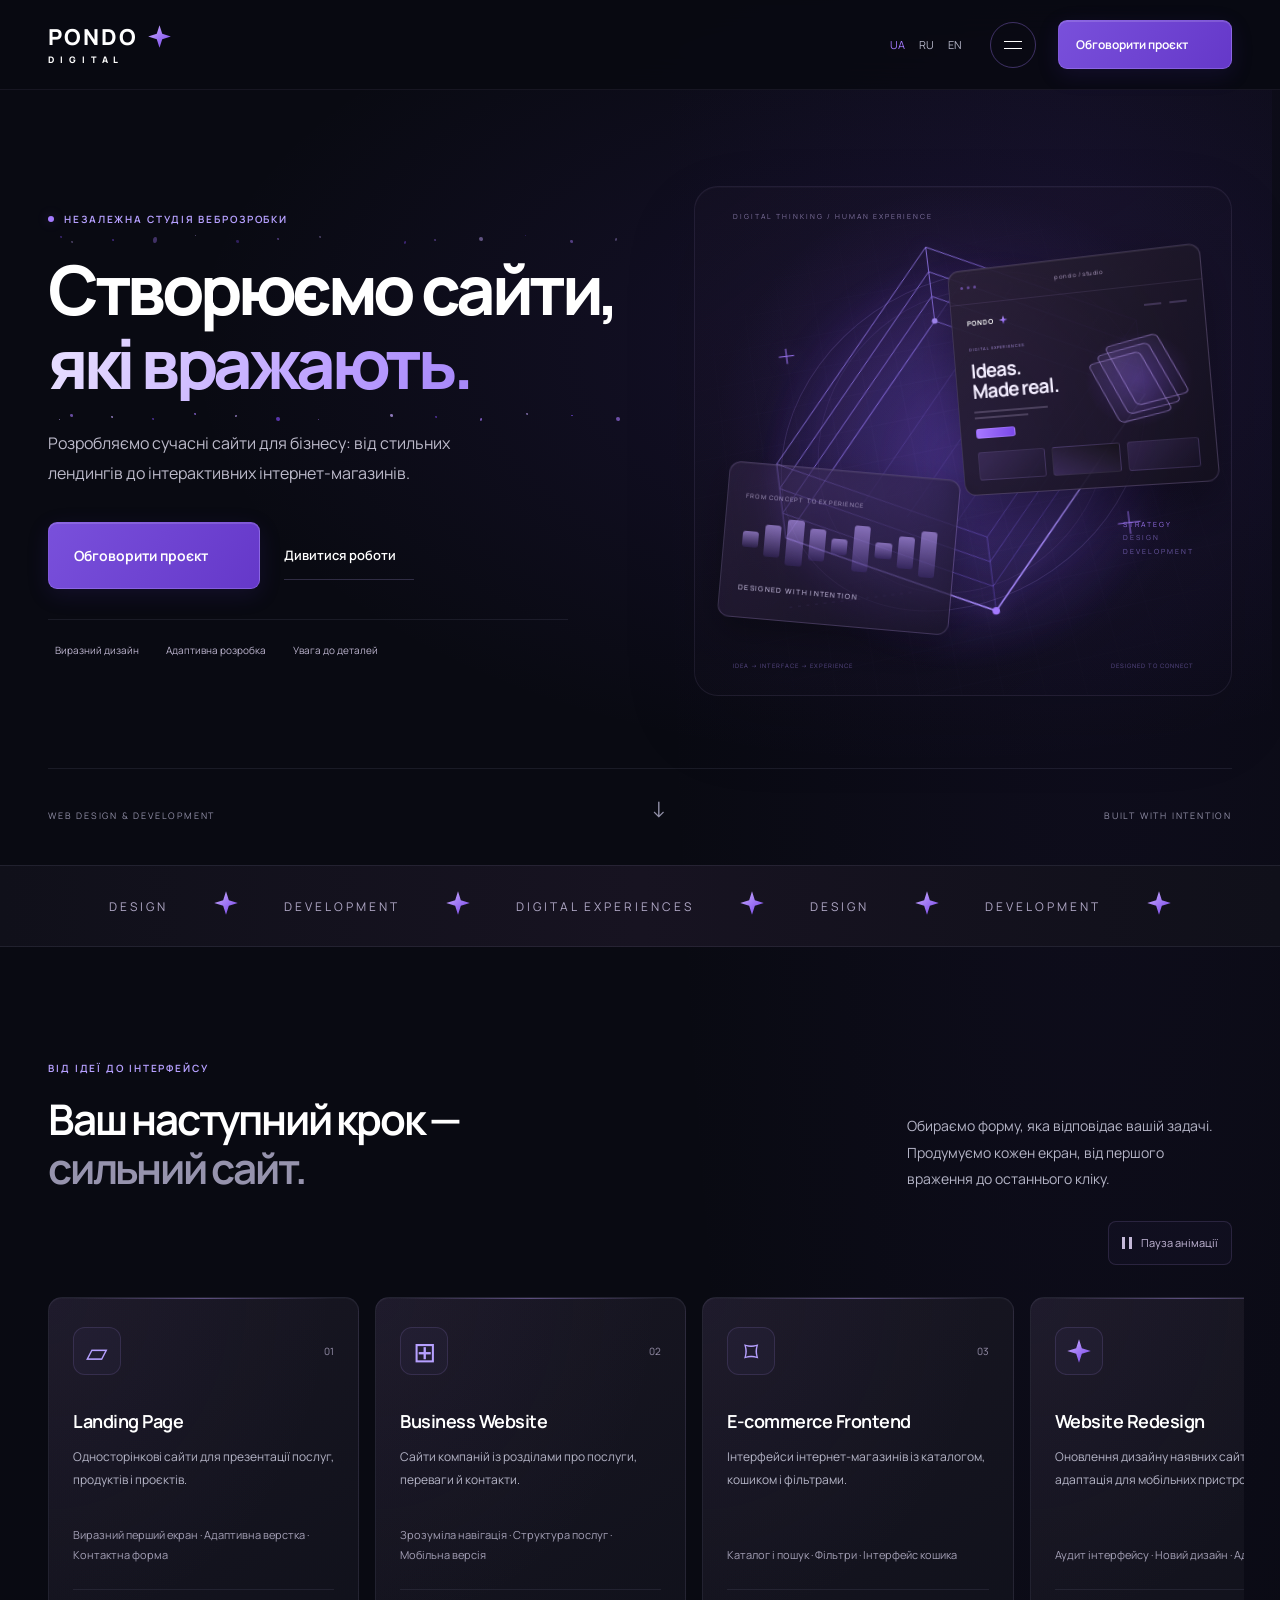
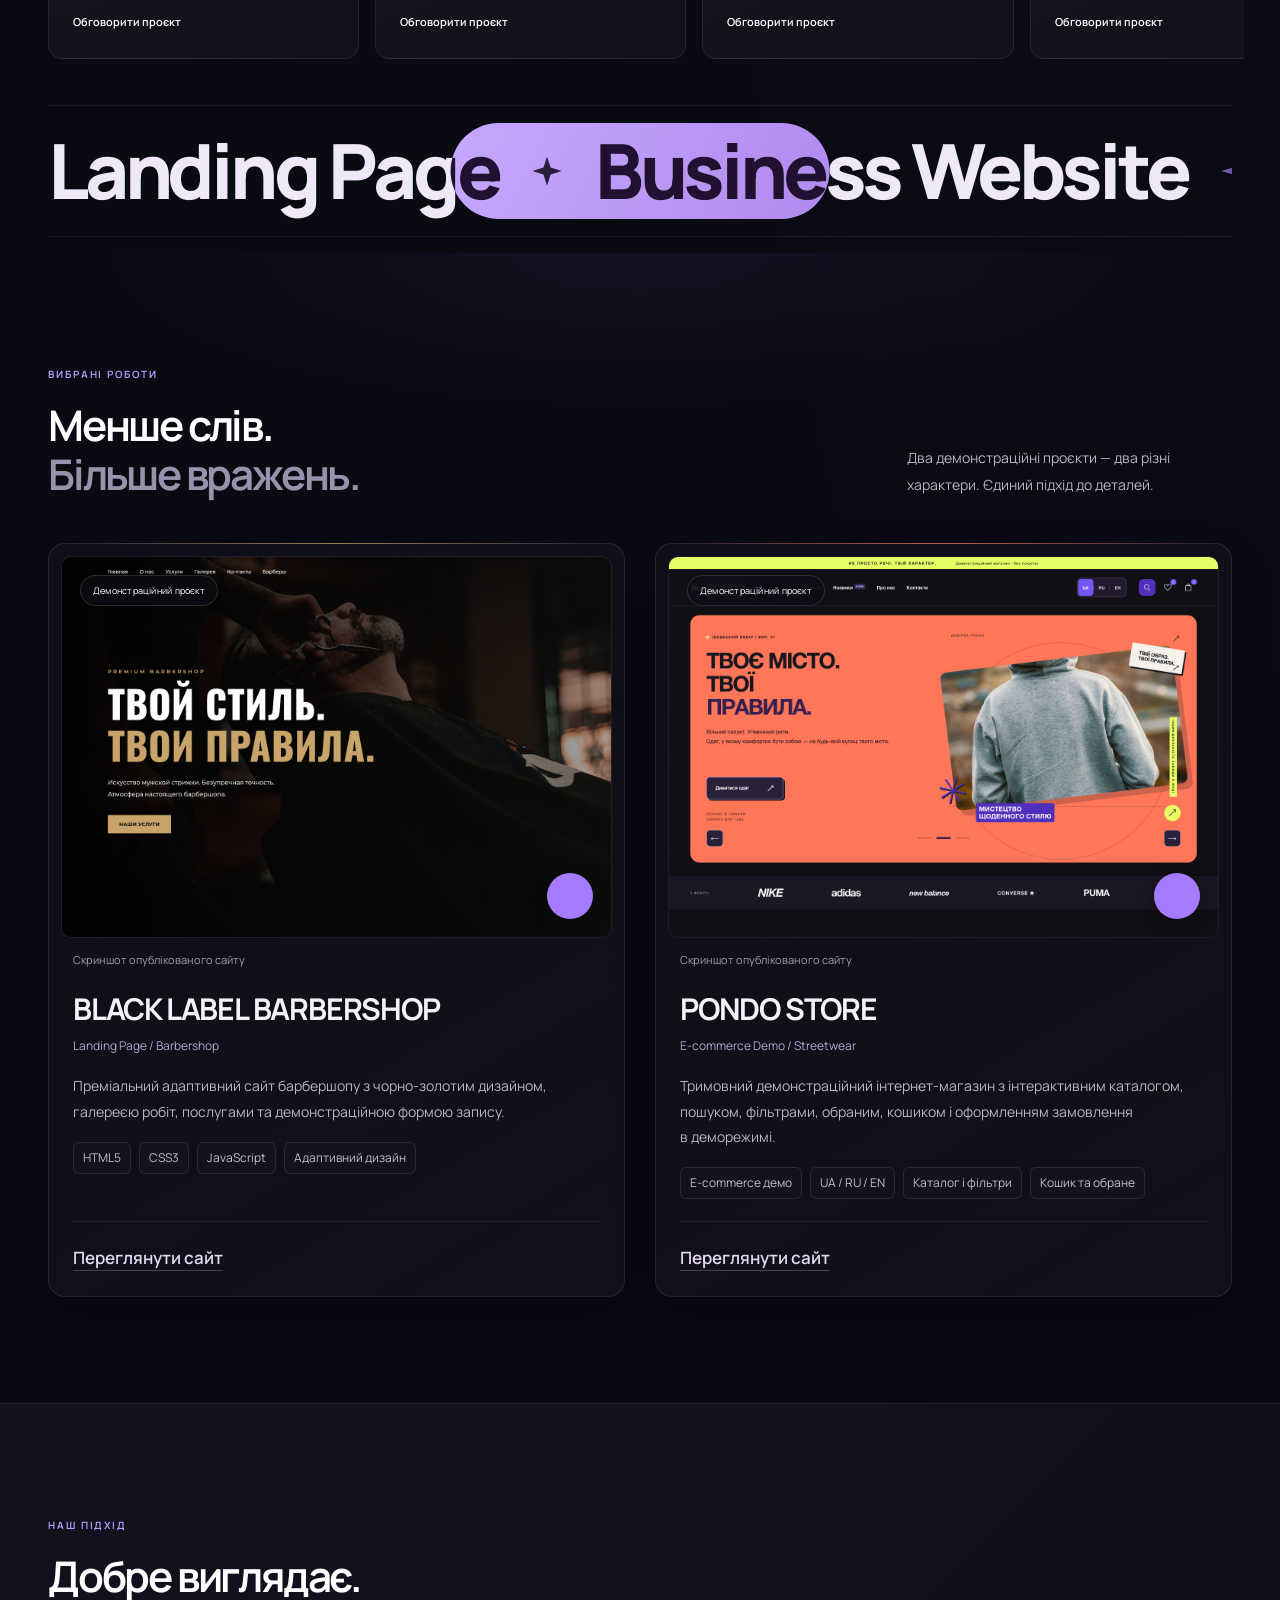
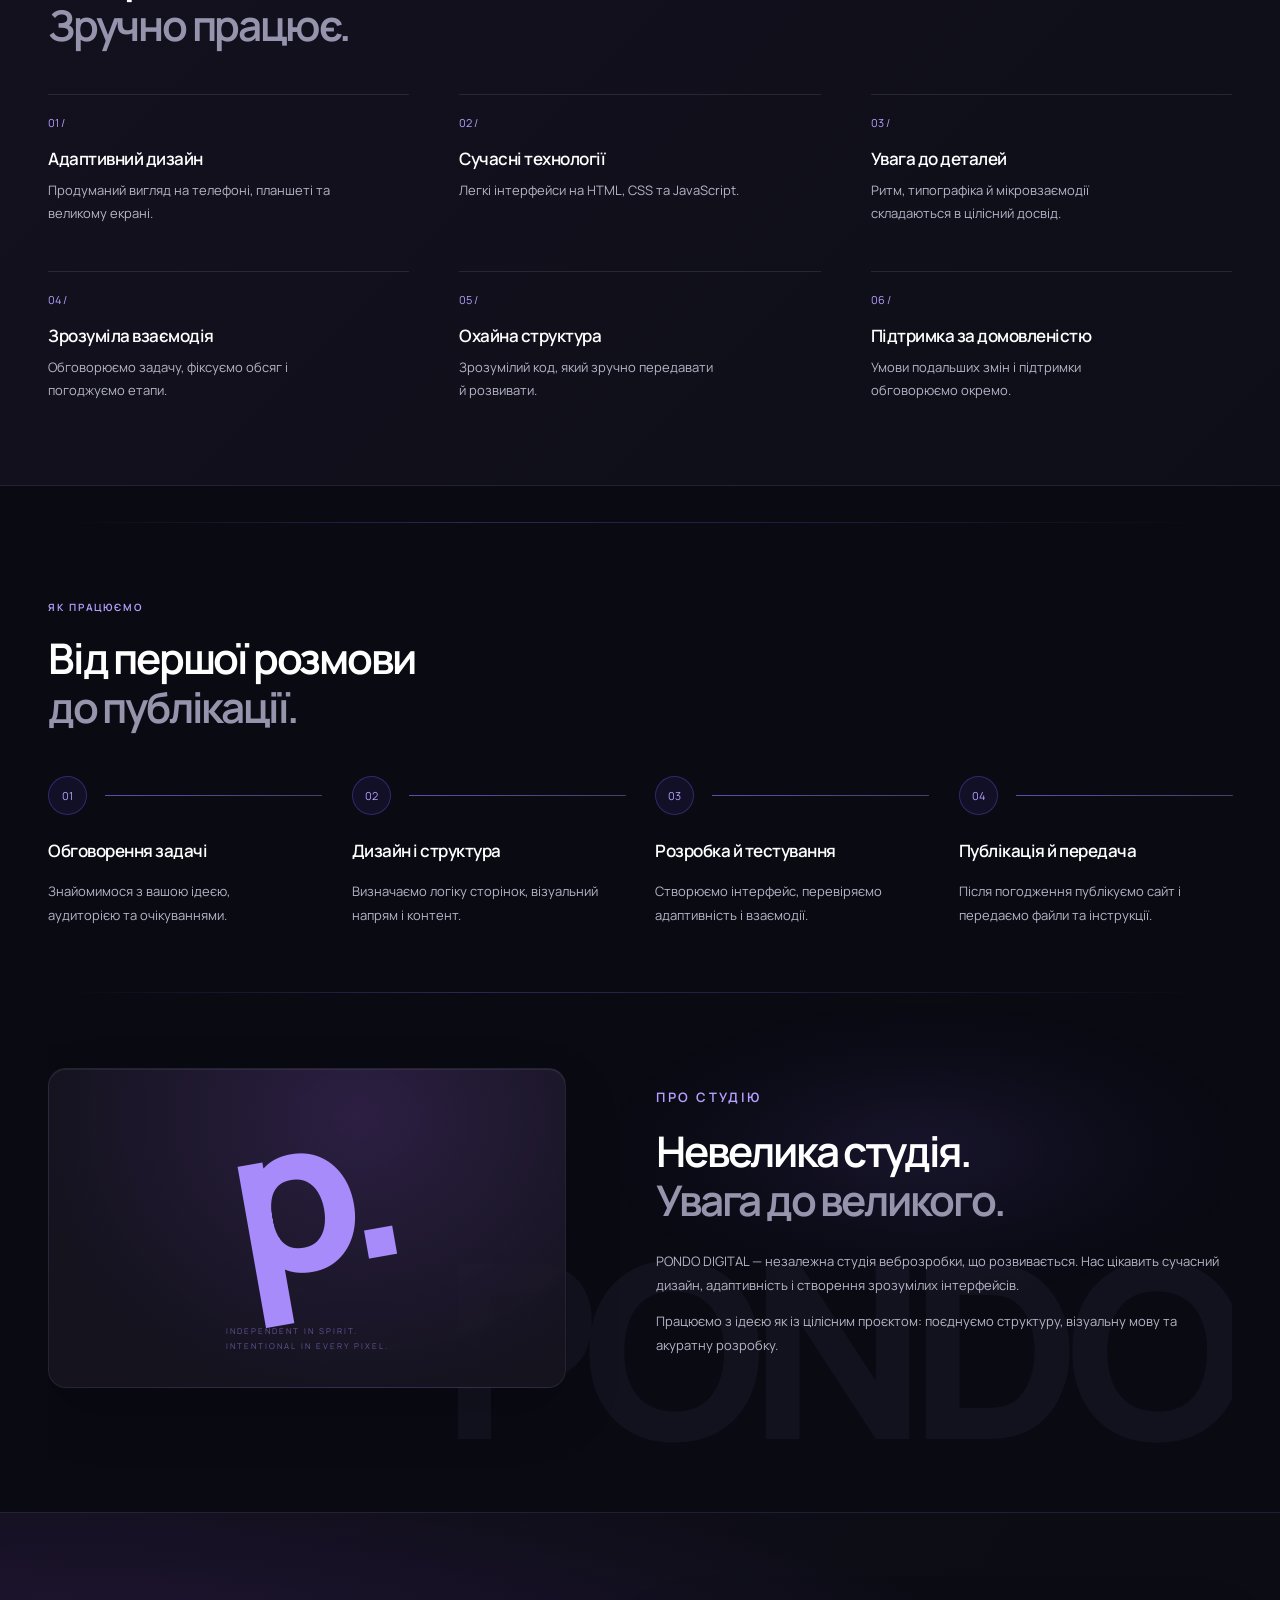
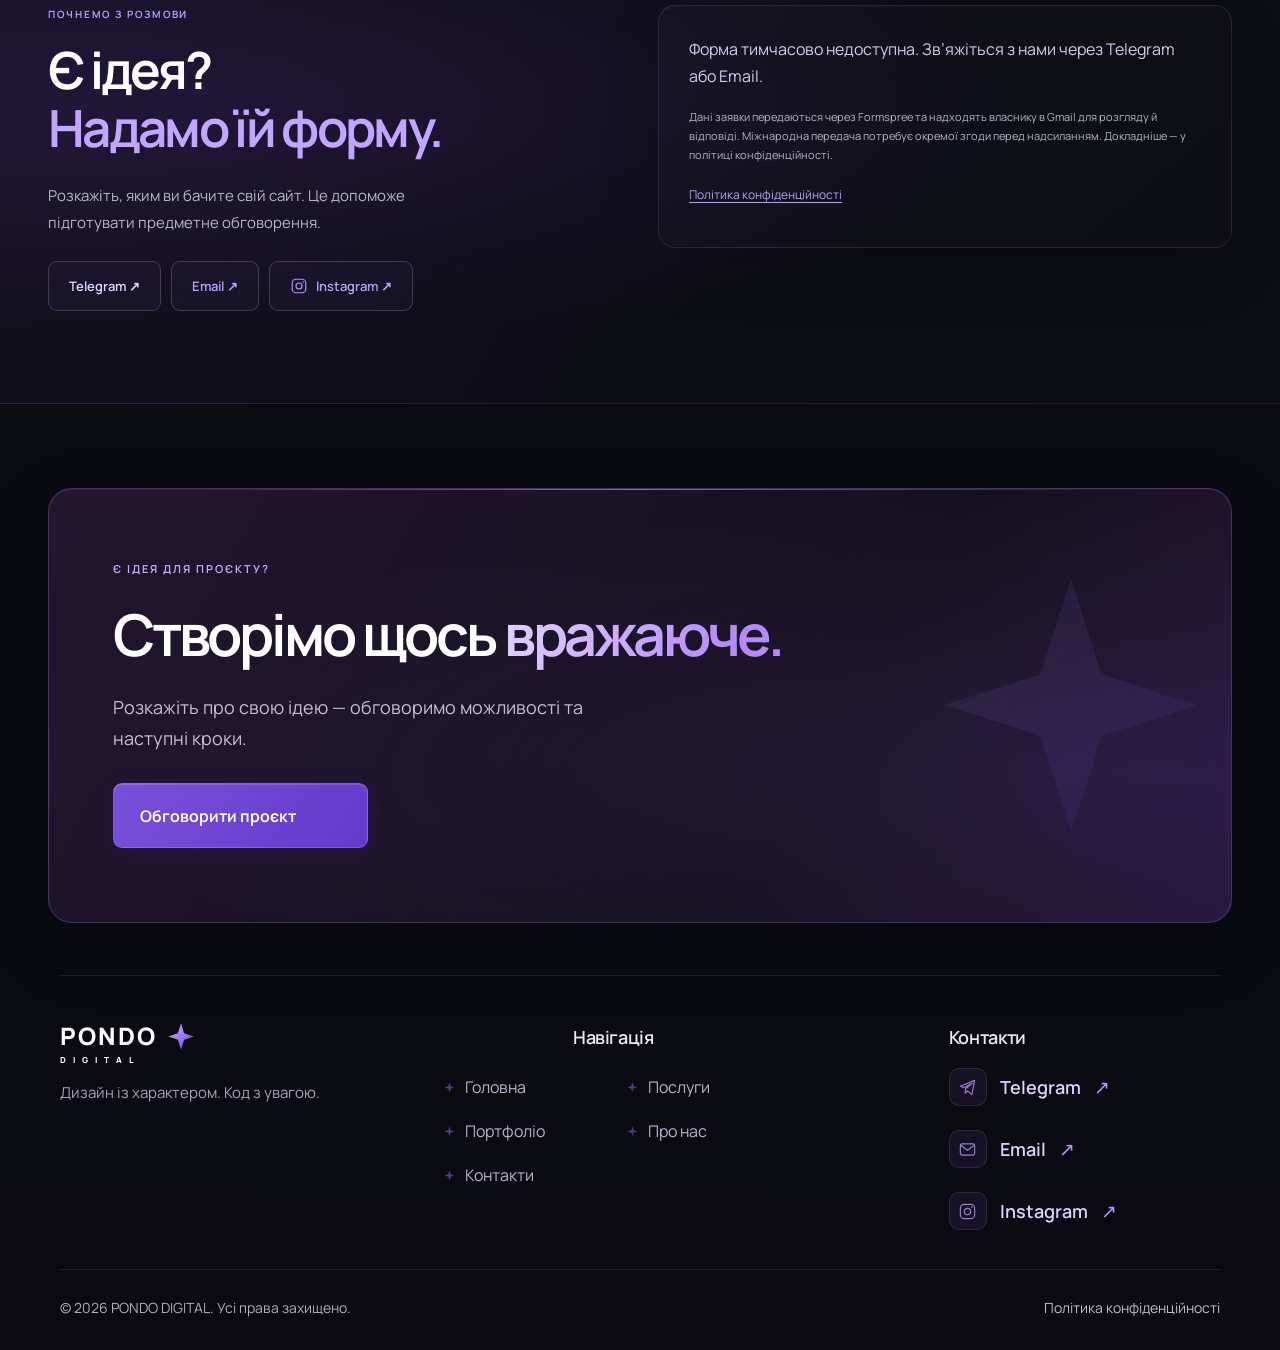
==== commit 5ba768fb: "Update index.html" ====
--- a/index.html
+++ b/index.html
@@ -1 +1 @@
-<!doctype html><html lang="uk"><head><meta charset="utf-8"><meta name="viewport" content="width=device-width,initial-scale=1"><meta name="theme-color" content="#0C0D14"><title>PONDO DIGITAL — Веброзробка та дизайн</title><meta name="description" content="Створюємо сучасні адаптивні сайти: лендинги, бізнес-сайти та інтерфейси магазинів. Перегляньте демонстраційні роботи PONDO DIGITAL."><meta property="og:title" content="PONDO DIGITAL — Веброзробка та дизайн"><meta property="og:description" content="Незалежна студія веброзробки. Сучасний дизайн та увага до деталей."><meta property="og:type" content="website"><meta property="og:locale" content="uk_UA"><link rel="icon" href="favicon.svg?v=star-1" type="image/svg+xml"><link rel="stylesheet" href="style.css"><script defer src="config.js"></script><script defer src="i18n.js"></script><script defer src="script.js"></script><script defer src="services.js"></script></head><body><a href="#main" class="skip"><span data-i18n="92">До вмісту</span></a><header><div class="header-inner"><a class="logo" href="#home" aria-label="PONDO DIGITAL"><span>PONDO<small>DIGITAL</small></span><img class="brand-star" src="images/pondo-star.svg?v=star-1" width="25" height="25" alt="" aria-hidden="true"></a><div class="header-actions"><div class="languages" role="group" aria-label="Language"><button type="button" data-language="ua" aria-pressed="true">UA</button><button type="button" data-language="ru" aria-pressed="false">RU</button><button type="button" data-language="en" aria-pressed="false">EN</button></div><button class="menu-toggle" type="button" aria-controls="navigation" aria-haspopup="dialog" aria-expanded="false" aria-label="Відкрити меню"><span></span><span></span></button><a href="#contact" class="button small header-cta"><span data-i18n="5">Обговорити проєкт</span> <span aria-hidden="true">↗</span></a></div></div></header><dialog id="navigation" class="site-drawer" aria-labelledby="drawer-title"><div class="drawer-head"><p id="drawer-title" data-i18n="98">Навігація</p><button type="button" class="drawer-close" aria-label="Закрити меню"><span aria-hidden="true">×</span></button></div><div class="drawer-body"><p class="drawer-kicker">PONDO DIGITAL / INDEX</p><nav class="drawer-nav" aria-labelledby="drawer-title"><a href="#home"><span data-i18n="0">Головна</span></a><a href="#services"><span data-i18n="1">Послуги</span></a><a href="#work"><span data-i18n="2">Портфоліо</span></a><a href="#about"><span data-i18n="3">Про нас</span></a><a href="#contact"><span data-i18n="4">Контакти</span></a></nav><div class="drawer-bottom"><div id="drawer-contacts" class="drawer-contacts"><span data-contact="telegram">Telegram</span><span data-contact="instagram">Instagram</span><span data-contact="email">Email</span></div><a href="#contact" class="button"><span data-i18n="5">Обговорити проєкт</span><span aria-hidden="true">↗</span></a><p class="drawer-signature" data-i18n="94">Дизайн із характером. Код з увагою.</p></div></div></dialog><main id="main"><section id="home" class="hero wrap"><div class="hero-copy"><div class="eyebrow"><i></i><span data-i18n="7">НЕЗАЛЕЖНА СТУДІЯ ВЕБРОЗРОБКИ</span></div><div class="hero-title"><h1><span data-i18n="8">Створюємо сайти,</span> <span data-i18n="9" class="accent">які вражають.</span></h1><div class="hero-pigment" aria-hidden="true"><i style="--mobile-x:5%;--x:5%;--y:-4px;--size:2px;--dx:-8px;--dy:-8px;--opacity:0.35;--delay:1200ms;--ink:#C6A8FF"></i><i style="--mobile-x:5%;--x:5%;--y:calc(100% + 4px);--size:3px;--dx:-9px;--dy:9px;--opacity:0.6;--delay:1217ms;--ink:#A879FF"></i><i style="--mobile-x:23%;--x:12%;--y:-4px;--size:1.5px;--dx:-10px;--dy:-10px;--opacity:0.45;--delay:1234ms;--ink:#7948E9"></i><i style="--mobile-x:23%;--x:12%;--y:calc(100% + 4px);--size:2px;--dx:-11px;--dy:11px;--opacity:0.7;--delay:1251ms;--ink:#C6A8FF"></i><i style="--mobile-x:41%;--x:19%;--y:-4px;--size:4px;--dx:-12px;--dy:-12px;--opacity:0.35;--delay:1268ms;--ink:#A879FF"></i><i style="--mobile-x:41%;--x:19%;--y:calc(100% + 4px);--size:2px;--dx:-13px;--dy:13px;--opacity:0.6;--delay:1285ms;--ink:#7948E9"></i><i style="--mobile-x:59%;--x:26%;--y:-4px;--size:1px;--dx:-14px;--dy:-14px;--opacity:0.45;--delay:1302ms;--ink:#C6A8FF"></i><i style="--mobile-x:59%;--x:26%;--y:calc(100% + 4px);--size:2px;--dx:-15px;--dy:8px;--opacity:0.7;--delay:1319ms;--ink:#A879FF"></i><i style="--mobile-x:77%;--x:33%;--y:-4px;--size:3px;--dx:-16px;--dy:-9px;--opacity:0.35;--delay:1336ms;--ink:#7948E9"></i><i style="--mobile-x:77%;--x:33%;--y:calc(100% + 4px);--size:1.5px;--dx:-17px;--dy:10px;--opacity:0.6;--delay:1353ms;--ink:#C6A8FF"></i><i style="--mobile-x:95%;--x:40%;--y:-4px;--size:2px;--dx:-18px;--dy:-11px;--opacity:0.45;--delay:1370ms;--ink:#A879FF"></i><i style="--mobile-x:95%;--x:40%;--y:calc(100% + 4px);--size:4px;--dx:-19px;--dy:12px;--opacity:0.7;--delay:1387ms;--ink:#7948E9"></i><i style="--mobile-x:5%;--x:47%;--y:-4px;--size:2px;--dx:-20px;--dy:-13px;--opacity:0.35;--delay:1404ms;--ink:#C6A8FF"></i><i style="--mobile-x:5%;--x:47%;--y:calc(100% + 4px);--size:1px;--dx:-21px;--dy:14px;--opacity:0.6;--delay:1421ms;--ink:#A879FF"></i><i style="--mobile-x:23%;--x:54%;--y:-4px;--size:2px;--dx:22px;--dy:-8px;--opacity:0.45;--delay:1438ms;--ink:#7948E9"></i><i style="--mobile-x:23%;--x:54%;--y:calc(100% + 4px);--size:3px;--dx:8px;--dy:9px;--opacity:0.7;--delay:1455ms;--ink:#C6A8FF"></i><i style="--mobile-x:41%;--x:61%;--y:-4px;--size:1.5px;--dx:9px;--dy:-10px;--opacity:0.35;--delay:1472ms;--ink:#A879FF"></i><i style="--mobile-x:41%;--x:61%;--y:calc(100% + 4px);--size:2px;--dx:10px;--dy:11px;--opacity:0.6;--delay:1489ms;--ink:#7948E9"></i><i style="--mobile-x:59%;--x:68%;--y:-4px;--size:4px;--dx:11px;--dy:-12px;--opacity:0.45;--delay:1506ms;--ink:#C6A8FF"></i><i style="--mobile-x:59%;--x:68%;--y:calc(100% + 4px);--size:2px;--dx:12px;--dy:13px;--opacity:0.7;--delay:1523ms;--ink:#A879FF"></i><i style="--mobile-x:77%;--x:75%;--y:-4px;--size:1px;--dx:13px;--dy:-14px;--opacity:0.35;--delay:1540ms;--ink:#7948E9"></i><i style="--mobile-x:77%;--x:75%;--y:calc(100% + 4px);--size:2px;--dx:14px;--dy:8px;--opacity:0.6;--delay:1557ms;--ink:#C6A8FF"></i><i style="--mobile-x:95%;--x:82%;--y:-4px;--size:3px;--dx:15px;--dy:-9px;--opacity:0.45;--delay:1574ms;--ink:#A879FF"></i><i style="--mobile-x:95%;--x:82%;--y:calc(100% + 4px);--size:1.5px;--dx:16px;--dy:10px;--opacity:0.7;--delay:1591ms;--ink:#7948E9"></i><i style="--mobile-x:5%;--x:89%;--y:-4px;--size:2px;--dx:17px;--dy:-11px;--opacity:0.35;--delay:1608ms;--ink:#C6A8FF"></i><i style="--mobile-x:5%;--x:89%;--y:calc(100% + 4px);--size:4px;--dx:18px;--dy:12px;--opacity:0.6;--delay:1625ms;--ink:#A879FF"></i><i style="--mobile-x:23%;--x:5%;--y:-4px;--size:2px;--dx:-19px;--dy:-13px;--opacity:0.45;--delay:1642ms;--ink:#7948E9"></i><i style="--mobile-x:23%;--x:5%;--y:calc(100% + 4px);--size:1px;--dx:-20px;--dy:14px;--opacity:0.7;--delay:1659ms;--ink:#C6A8FF"></i></div></div><p data-i18n="10" class="hero-description">Розробляємо сучасні сайти для бізнесу: від стильних лендингів до інтерактивних інтернет-магазинів.</p><div class="hero-buttons"><a href="#contact" class="button"><span data-i18n="5">Обговорити проєкт</span> <span aria-hidden="true">↗</span></a><a href="#work" class="text-link"><span data-i18n="6">Дивитися роботи</span> <span aria-hidden="true">↗</span></a></div><ul class="hero-advantages"><li><span aria-hidden="true">✓</span><span data-i18n="106">Виразний дизайн</span></li><li><span aria-hidden="true">✓</span><span data-i18n="107">Адаптивна розробка</span></li><li><span aria-hidden="true">✓</span><span data-i18n="108">Увага до деталей</span></li></ul></div><div class="hero-art" aria-hidden="true"><div class="art-grid"></div><div class="art-label">DIGITAL THINKING / HUMAN EXPERIENCE</div><svg class="digital-field" viewBox="0 0 520 480" fill="none"><defs><linearGradient id="field-stroke" x1="80" y1="80" x2="450" y2="410" gradientUnits="userSpaceOnUse"><stop stop-color="#a78bfa"/><stop offset="1" stop-color="#7555f6" stop-opacity=".12"/></linearGradient><radialGradient id="field-glow"><stop stop-color="#7555f6" stop-opacity=".24"/><stop offset="1" stop-color="#7555f6" stop-opacity="0"/></radialGradient></defs><circle cx="260" cy="245" r="220" fill="url(#field-glow)"/><g stroke="url(#field-stroke)" stroke-width="1"><path d="M65 302 248 95 458 198 275 405Z"/><path d="M65 276 248 69 458 172 275 379Z"/><path d="M65 250 248 43 458 146 275 353Z"/><path d="M65 224 248 17 458 120 275 327Z"/><path d="M65 224v78m183-285v78m210 25v78M275 327v78"/><path d="m108 254 183-207m-140 228 183-207m-140 228 183-207m-140 228 183-207" opacity=".35"/></g><path d="m65 302 210 103 183-207" stroke="#a78bfa" stroke-width="1.5"/><circle cx="275" cy="405" r="4" fill="var(--accent)"/><circle cx="248" cy="95" r="3" fill="#a78bfa"/><path d="M425 318v24m-12-12h24M89 105v16m-8-8h16" stroke="var(--accent)"/><path d="M60 375H190M330 65h135" stroke="#a78bfa" opacity=".25" stroke-dasharray="3 6"/></svg><div class="art-orbit orbit-one"></div><div class="art-orbit orbit-two"></div><div class="interface-panel panel-top web-mockup"><div class="mock-browser"><span><i></i><i></i><i></i></span><span>pondo / studio</span><b>↗</b></div><div class="mock-nav"><span>PONDO<img src="images/pondo-star.svg?v=star-1" alt="" width="10" height="10"></span><i></i><i></i></div><div class="mock-content"><div><span class="mock-kicker">DIGITAL EXPERIENCES</span><strong>Ideas.<br>Made real.</strong><span class="mock-copy"></span><span class="mock-copy short"></span><span class="mock-cta"></span></div><div class="mock-sculpture"><i></i><i></i><i></i></div></div><div class="mock-projects"><i></i><i></i><i></i></div></div><div class="interface-panel panel-bottom"><span class="panel-code">FROM CONCEPT TO EXPERIENCE</span><div class="panel-wave"><i></i><i></i><i></i><i></i><i></i><i></i><i></i><i></i><i></i></div><span class="panel-heading">DESIGNED WITH INTENTION <b>↗</b></span></div><div class="field-coordinate">STRATEGY<br><span>DESIGN<br>DEVELOPMENT</span></div><div class="art-bottom"><span>IDEA → INTERFACE → EXPERIENCE</span><span>DESIGNED TO CONNECT</span></div></div><div class="hero-bottom"><span>WEB DESIGN & DEVELOPMENT</span><a href="#services" aria-label="Scroll">↓</a><span>BUILT WITH INTENTION</span></div></section><div class="ticker" aria-hidden="true"><div>DESIGN <b>✳</b> DEVELOPMENT <b>✳</b> DIGITAL EXPERIENCES <b>✳</b> DESIGN <b>✳</b> DEVELOPMENT <b>✳</b></div></div><section id="services" class="section wrap"><div class="section-heading"><div><p data-i18n="12" class="eyebrow">ВІД ІДЕЇ ДО ІНТЕРФЕЙСУ</p><h2 id="services-title"><span data-i18n="13">Ваш наступний крок —</span><br><span data-i18n="14" class="muted">сильний сайт.</span></h2></div><p data-i18n="15" class="section-description">Обираємо форму, яка відповідає вашій задачі. Продумуємо кожен екран, від першого враження до останнього кліку.</p></div><div class="service-controls"><p class="service-swipe-hint" data-i18n="115">Гортайте, щоб переглянути всі послуги</p><button class="service-motion-toggle" type="button" aria-pressed="false" aria-controls="service-showcase service-type" hidden><span class="motion-toggle-icon" aria-hidden="true"></span><span data-i18n="114">Пауза анімації</span></button></div><div id="service-showcase" class="service-viewport" role="region" aria-labelledby="services-title"><div class="service-track"><div class="service-grid"><article class="service-card"><div class="card-top"><span class="service-icon" aria-hidden="true">▱</span><span>01</span></div><h3 id="service-name-0">Landing Page</h3><button class="service-details-trigger" type="button" data-service="0" aria-haspopup="dialog" aria-controls="service-dialog" aria-labelledby="service-action-0 service-name-0" hidden><span id="service-action-0" class="service-sr-only" data-i18n="116">Детальніше</span></button><p data-i18n="16">Односторінкові сайти для презентації послуг, продуктів і проєктів.</p><p data-i18n="17" class="features">Виразний перший екран · Адаптивна верстка · Контактна форма</p><a href="#contact" class="service-link"><span data-i18n="5">Обговорити проєкт</span> <span aria-hidden="true">↗</span></a></article><article class="service-card"><div class="card-top"><span class="service-icon" aria-hidden="true">⊞</span><span>02</span></div><h3 id="service-name-1">Business Website</h3><button class="service-details-trigger" type="button" data-service="1" aria-haspopup="dialog" aria-controls="service-dialog" aria-labelledby="service-action-1 service-name-1" hidden><span id="service-action-1" class="service-sr-only" data-i18n="116">Детальніше</span></button><p data-i18n="18">Сайти компаній із розділами про послуги, переваги й контакти.</p><p data-i18n="19" class="features">Зрозуміла навігація · Структура послуг · Мобільна версія</p><a href="#contact" class="service-link"><span data-i18n="5">Обговорити проєкт</span> <span aria-hidden="true">↗</span></a></article><article class="service-card"><div class="card-top"><span class="service-icon" aria-hidden="true">⌑</span><span>03</span></div><h3 id="service-name-2">E-commerce Frontend</h3><button class="service-details-trigger" type="button" data-service="2" aria-haspopup="dialog" aria-controls="service-dialog" aria-labelledby="service-action-2 service-name-2" hidden><span id="service-action-2" class="service-sr-only" data-i18n="116">Детальніше</span></button><p data-i18n="20">Інтерфейси інтернет-магазинів із каталогом, кошиком і фільтрами.</p><p data-i18n="21" class="features">Каталог і пошук · Фільтри · Інтерфейс кошика</p><a href="#contact" class="service-link"><span data-i18n="5">Обговорити проєкт</span> <span aria-hidden="true">↗</span></a></article><article class="service-card"><div class="card-top"><span class="service-icon" aria-hidden="true">✳</span><span>04</span></div><h3 id="service-name-3">Website Redesign</h3><button class="service-details-trigger" type="button" data-service="3" aria-haspopup="dialog" aria-controls="service-dialog" aria-labelledby="service-action-3 service-name-3" hidden><span id="service-action-3" class="service-sr-only" data-i18n="116">Детальніше</span></button><p data-i18n="22">Оновлення дизайну наявних сайтів та адаптація для мобільних пристроїв.</p><p data-i18n="23" class="features">Аудит інтерфейсу · Новий дизайн · Адаптивність</p><a href="#contact" class="service-link"><span data-i18n="5">Обговорити проєкт</span> <span aria-hidden="true">↗</span></a></article></div></div></div><div id="service-type" class="service-type" aria-hidden="true"><div class="service-type-light"><div class="service-type-track"><div class="service-type-group"><span>Landing Page</span><img src="images/pondo-star.svg?v=star-1" alt="" width="32" height="32"><span>Business Website</span><img src="images/pondo-star.svg?v=star-1" alt="" width="32" height="32"><span>E-commerce Frontend</span><img src="images/pondo-star.svg?v=star-1" alt="" width="32" height="32"><span>Website Redesign</span><img src="images/pondo-star.svg?v=star-1" alt="" width="32" height="32"></div><div class="service-type-group"><span>Landing Page</span><img src="images/pondo-star.svg?v=star-1" alt="" width="32" height="32"><span>Business Website</span><img src="images/pondo-star.svg?v=star-1" alt="" width="32" height="32"><span>E-commerce Frontend</span><img src="images/pondo-star.svg?v=star-1" alt="" width="32" height="32"><span>Website Redesign</span><img src="images/pondo-star.svg?v=star-1" alt="" width="32" height="32"></div></div></div><div class="service-type-capsule"></div><div class="service-type-mask"><div class="service-type-track"><div class="service-type-group"><span>Landing Page</span><img src="images/pondo-star.svg?v=star-1" alt="" width="32" height="32"><span>Business Website</span><img src="images/pondo-star.svg?v=star-1" alt="" width="32" height="32"><span>E-commerce Frontend</span><img src="images/pondo-star.svg?v=star-1" alt="" width="32" height="32"><span>Website Redesign</span><img src="images/pondo-star.svg?v=star-1" alt="" width="32" height="32"></div><div class="service-type-group"><span>Landing Page</span><img src="images/pondo-star.svg?v=star-1" alt="" width="32" height="32"><span>Business Website</span><img src="images/pondo-star.svg?v=star-1" alt="" width="32" height="32"><span>E-commerce Frontend</span><img src="images/pondo-star.svg?v=star-1" alt="" width="32" height="32"><span>Website Redesign</span><img src="images/pondo-star.svg?v=star-1" alt="" width="32" height="32"></div></div></div></div><dialog id="service-dialog" class="service-dialog" aria-labelledby="service-dialog-title" aria-describedby="service-dialog-description"><button class="service-dialog-close" type="button" autofocus><span aria-hidden="true">×</span><span class="service-sr-only" data-i18n="117">Закрити вікно</span></button><span class="service-dialog-icon" aria-hidden="true"></span><p class="eyebrow" data-i18n="118">ПРО ПОСЛУГУ</p><h2 id="service-dialog-title"></h2><p id="service-dialog-description"></p><ul class="service-dialog-features"></ul><a class="button service-dialog-cta" href="#contact"><span data-i18n="5">Обговорити проєкт</span><span aria-hidden="true">↗</span></a></dialog></section><section id="work" class="section wrap"><div class="section-heading"><div><p data-i18n="24" class="eyebrow">ВИБРАНІ РОБОТИ</p><h2><span data-i18n="25">Менше слів.</span><br><span data-i18n="26" class="muted">Більше вражень.</span></h2></div><p data-i18n="27" class="section-description">Два демонстраційні проєкти — два різні характери. Єдиний підхід до деталей.</p></div><div class="work-grid"><article class="project project-barber reveal"><a class="project-image" href="https://pondo31.github.io/black-label-barbershop/" target="_blank" rel="noopener noreferrer" aria-label="BLACK LABEL BARBERSHOP"><img src="images/black-label-screenshot.png" width="1440" height="1000" loading="lazy" alt="BLACK LABEL BARBERSHOP — screenshot of the published website"><span class="demo-badge"><span data-i18n="28">Демонстраційний проєкт</span></span><span class="project-arrow" aria-hidden="true"><span>↗</span></span></a><p data-i18n="29" class="preview-caption">Скриншот опублікованого сайту</p><div class="project-title"><h3>BLACK LABEL BARBERSHOP</h3><span>Landing Page / Barbershop</span></div><p data-i18n="30" class="project-description">Преміальний адаптивний сайт барбершопу з чорно-золотим дизайном, галереєю робіт, послугами та демонстраційною формою запису.</p><ul class="project-tags"><li>HTML5</li><li>CSS3</li><li>JavaScript</li><li data-i18n="139">Адаптивний дизайн</li></ul><div class="project-bottom"><a class="project-view-link" target="_blank" rel="noopener noreferrer" href="https://pondo31.github.io/black-label-barbershop/"><span data-i18n="143">Переглянути сайт</span><span class="project-view-arrow" aria-hidden="true">↗</span></a></div></article><article class="project project-store reveal"><a class="project-image" href="https://pondo31.github.io/store/" target="_blank" rel="noopener noreferrer" aria-label="PONDO STORE"><img src="images/pondo-store-screenshot.png" width="1440" height="1000" loading="lazy" alt="PONDO STORE — screenshot of the published website"><span class="demo-badge"><span data-i18n="28">Демонстраційний проєкт</span></span><span class="project-arrow" aria-hidden="true"><span>↗</span></span></a><p data-i18n="29" class="preview-caption">Скриншот опублікованого сайту</p><div class="project-title"><h3>PONDO STORE</h3><span>E-commerce Demo / Streetwear</span></div><p data-i18n="31" class="project-description">Тримовний демонстраційний інтернет-магазин з інтерактивним каталогом, пошуком, фільтрами, обраним, кошиком і оформленням замовлення в деморежимі.</p><ul class="project-tags"><li data-i18n="140">E-commerce демо</li><li>UA / RU / EN</li><li data-i18n="141">Каталог і фільтри</li><li data-i18n="142">Кошик та обране</li></ul><div class="project-bottom"><a class="project-view-link" target="_blank" rel="noopener noreferrer" href="https://pondo31.github.io/store/"><span data-i18n="143">Переглянути сайт</span><span class="project-view-arrow" aria-hidden="true">↗</span></a></div></article></div></section><section class="section approach"><div class="wrap"><div class="section-heading"><div><p data-i18n="33" class="eyebrow">НАШ ПІДХІД</p><h2><span data-i18n="34">Добре виглядає.</span><br><span data-i18n="35" class="muted">Зручно працює.</span></h2></div></div><div class="benefit-grid"><article class="benefit reveal"><span class="benefit-number">01 /</span><h3 data-i18n="36">Адаптивний дизайн</h3><p data-i18n="37">Продуманий вигляд на телефоні, планшеті та великому екрані.</p></article><article class="benefit reveal"><span class="benefit-number">02 /</span><h3 data-i18n="38">Сучасні технології</h3><p data-i18n="39">Легкі інтерфейси на HTML, CSS та JavaScript.</p></article><article class="benefit reveal"><span class="benefit-number">03 /</span><h3 data-i18n="40">Увага до деталей</h3><p data-i18n="41">Ритм, типографіка й мікровзаємодії складаються в цілісний досвід.</p></article><article class="benefit reveal"><span class="benefit-number">04 /</span><h3 data-i18n="42">Зрозуміла взаємодія</h3><p data-i18n="43">Обговорюємо задачу, фіксуємо обсяг і погоджуємо етапи.</p></article><article class="benefit reveal"><span class="benefit-number">05 /</span><h3 data-i18n="44">Охайна структура</h3><p data-i18n="45">Зрозумілий код, який зручно передавати й розвивати.</p></article><article class="benefit reveal"><span class="benefit-number">06 /</span><h3 data-i18n="46">Підтримка за домовленістю</h3><p data-i18n="47">Умови подальших змін і підтримки обговорюємо окремо.</p></article></div></div></section><section class="section wrap process-section"><span class="section-divider" aria-hidden="true"></span><div class="section-heading"><div><p data-i18n="48" class="eyebrow">ЯК ПРАЦЮЄМО</p><h2><span data-i18n="49">Від першої розмови</span><br><span data-i18n="50" class="muted">до публікації.</span></h2></div></div><div class="process-grid"><article class="step reveal"><div class="step-line"><span>01</span><i></i></div><h3 data-i18n="51">Обговорення задачі</h3><p data-i18n="52">Знайомимося з вашою ідеєю, аудиторією та очікуваннями.</p></article><article class="step reveal"><div class="step-line"><span>02</span><i></i></div><h3 data-i18n="53">Дизайн і структура</h3><p data-i18n="54">Визначаємо логіку сторінок, візуальний напрям і контент.</p></article><article class="step reveal"><div class="step-line"><span>03</span><i></i></div><h3 data-i18n="55">Розробка й тестування</h3><p data-i18n="56">Створюємо інтерфейс, перевіряємо адаптивність і взаємодії.</p></article><article class="step reveal"><div class="step-line"><span>04</span><i></i></div><h3 data-i18n="57">Публікація й передача</h3><p data-i18n="58">Після погодження публікуємо сайт і передаємо файли та інструкції.</p></article></div></section><section id="about" class="section wrap about"><span class="section-divider" aria-hidden="true"></span><span class="about-word" aria-hidden="true">PONDO</span><div class="about-art" aria-hidden="true"><span>p.</span><div>INDEPENDENT IN SPIRIT.<br>INTENTIONAL IN EVERY PIXEL.</div></div><div><div class="section-heading"><div><p data-i18n="59" class="eyebrow">ПРО СТУДІЮ</p><h2><span data-i18n="60">Невелика студія.</span><br><span data-i18n="61" class="muted">Увага до великого.</span></h2></div></div><p data-i18n="62">PONDO DIGITAL — незалежна студія веброзробки, що розвивається. Нас цікавить сучасний дизайн, адаптивність і створення зрозумілих інтерфейсів.</p><p data-i18n="63" class="muted">Працюємо з ідеєю як із цілісним проєктом: поєднуємо структуру, візуальну мову та акуратну розробку.</p></div></section><section id="contact" class="section contact"><div class="wrap contact-grid"><div><div class="section-heading"><div><p data-i18n="64" class="eyebrow">ПОЧНЕМО З РОЗМОВИ</p><h2><span data-i18n="65">Є ідея?</span><br><span data-i18n="66" class="muted">Надамо їй форму.</span></h2></div></div><p data-i18n="67" class="contact-intro">Розкажіть, яким ви бачите свій сайт. Це допоможе підготувати предметне обговорення.</p><div class="demo-notice" hidden><span class="notice-dot"></span><div><strong data-i18n="68">Демонстраційна форма</strong><p data-i18n="69">Доставку заявок ще не підключено. Дані форми не надсилаються й не зберігаються. Для прямого зв’язку скористайтеся Telegram або Email нижче.</p></div></div><div id="direct-contacts" data-contacts></div></div><form id="contact-form" method="post" novalidate><div class="honeypot" aria-hidden="true"><label for="website-check">Leave this field empty</label><input id="website-check" name="_gotcha" type="text" tabindex="-1" autocomplete="off"></div><div class="form-grid" hidden><div class="field "><label for="name"><span data-i18n="70">Ім’я</span></label><input id="name" name="name" autocomplete="name" maxlength="100" required aria-describedby="name-error"><span class="field-error" id="name-error"></span></div><div class="field "><label for="method"><span data-i18n="71">Спосіб зв’язку</span></label><select id="method" name="method" aria-describedby="method-error"><option value="email">Email</option><option value="telegram">Telegram</option></select><span class="field-error" id="method-error"></span></div><div class="field "><label for="reply"><span data-i18n="72">Контакт для відповіді</span></label><input id="reply" name="reply" type="email" autocomplete="email" maxlength="254" required aria-describedby="reply-error"><span class="field-error" id="reply-error"></span></div><div class="field "><label for="website"><span data-i18n="73">Тип сайту</span></label><select id="website" name="website" required aria-describedby="website-error"><option value="" data-i18n="76">Оберіть тип</option><option value="Landing Page">Landing Page</option><option value="Business Website">Business Website</option><option value="E-commerce Frontend">E-commerce Frontend</option><option value="Website Redesign">Website Redesign</option><option value="other" data-i18n="77">Інше</option></select><span class="field-error" id="website-error"></span></div><div class="field full"><label for="description"><span data-i18n="74">Опис задачі</span></label><textarea id="description" name="description" rows="4" required maxlength="5000" data-placeholder="79" aria-describedby="description-error"></textarea><span class="field-error" id="description-error"></span></div><div class="field full"><label for="budget"><span data-i18n="75">Бюджет (необов’язково)</span></label><input id="budget" name="budget" maxlength="100" data-placeholder="80"><span class="field-error" id="budget-error"></span></div></div><div class="form-privacy"><p id="privacy-notice" data-i18n="99">Форма тимчасово недоступна. Зв’яжіться з нами через Telegram або Email.</p><p data-i18n="100">Дані заявки передаються через Formspree та надходять власнику в Gmail для розгляду й відповіді. Міжнародна передача потребує окремої згоди перед надсиланням. Докладніше — у політиці конфіденційності.</p><a id="privacy-link" href="privacy.html" data-policy-link data-i18n="101">Політика конфіденційності</a></div><div id="transfer-consent-block" class="transfer-consent" hidden><p id="transfer-consent-notice" data-i18n="144">Передаються ім’я, обраний контакт, тип сайту, опис задачі та бюджет, якщо зазначений; сервіс також може отримувати технічні дані з’єднання. Formspree описує обробку у США й інших країнах своєї діяльності; Google використовує сервери по всьому світу. Точні країни для конкретної заявки не встановлені; правила захисту та доступу органів влади можуть відрізнятися. Повне видалення технічних копій не гарантується. Згода добровільна: без неї форма не надсилає дані. Відкликати її для майбутніх передач можна через volk2002d@gmail.com; це не скасовує завершених передач. Перехід до Email чи Telegram також передбачає обробку відповідною сторонньою платформою.</p><a href="privacy.html" data-policy-link data-i18n="101">Політика конфіденційності</a><label class="transfer-consent-label" for="transfer-consent"><input id="transfer-consent" name="transfer_consent" type="checkbox" autocomplete="off" required disabled aria-describedby="transfer-consent-notice transfer-consent-error"><span data-i18n="145">Я окремо погоджуюся на передачу даних цієї заявки через Formspree, Inc. до Gmail (Google) для розгляду звернення та відповіді, з можливою обробкою за межами України, зокрема у США. Я прочитав(-ла) пояснення міжнародної передачі в політиці конфіденційності.</span></label><span class="field-error" id="transfer-consent-error" role="status"></span></div><button class="button form-submit" type="submit" disabled hidden><span data-i18n="78">Перевірити демоформу</span><span aria-hidden="true">↗</span></button><p id="form-status" role="status" aria-live="polite" hidden></p></form></div></section><section class="closing-section wrap" aria-labelledby="closing-title"><div class="closing-cta reveal"><div class="closing-copy"><p class="eyebrow" data-i18n="109">Є ІДЕЯ ДЛЯ ПРОЄКТУ?</p><h2 id="closing-title"><span data-i18n="110">Створімо щось</span> <span class="closing-accent" data-i18n="111">вражаюче.</span></h2><p class="closing-description" data-i18n="112">Розкажіть про свою ідею — обговоримо можливості та наступні кроки.</p><a class="button closing-button" href="#contact"><span data-i18n="5">Обговорити проєкт</span><span aria-hidden="true">↗</span></a></div><img class="closing-star" src="images/pondo-star.svg?v=star-1" width="340" height="340" alt="" aria-hidden="true"></div></section></main><footer class="studio-footer"><div class="wrap"><div class="studio-footer-grid"><div class="studio-footer-brand"><a class="logo" href="#home" aria-label="PONDO DIGITAL"><span>PONDO<small>DIGITAL</small></span><img class="brand-star" src="images/pondo-star.svg?v=star-1" width="38" height="38" alt="" aria-hidden="true"></a><p class="studio-footer-signature" data-i18n="94">Дизайн із характером. Код з увагою.</p></div><nav class="studio-footer-nav" aria-labelledby="footer-nav-title"><h2 id="footer-nav-title" data-i18n="113">Навігація</h2><a href="#home"><span data-i18n="0">Головна</span></a><a href="#services"><span data-i18n="1">Послуги</span></a><a href="#work"><span data-i18n="2">Портфоліо</span></a><a href="#about"><span data-i18n="3">Про нас</span></a><a href="#contact"><span data-i18n="4">Контакти</span></a></nav><div class="studio-footer-contact"><h2 data-i18n="4">Контакти</h2><div id="footer-contacts" class="studio-footer-contacts" data-contacts></div></div></div><div class="studio-footer-bottom"><p>© <span id="year">2026</span> PONDO DIGITAL. <span data-i18n="93">Усі права захищено.</span></p><a href="privacy.html" data-policy-link data-i18n="101">Політика конфіденційності</a></div></div></footer><noscript><p class="wrap">Для перемикання мов і перевірки демоформи увімкніть JavaScript. / Enable JavaScript for languages and demo form validation.</p></noscript></body></html>+<!doctype html><html lang="uk"><head><meta charset="utf-8"><meta name="viewport" content="width=device-width,initial-scale=1"><meta name="theme-color" content="#0C0D14"><title>PONDO DIGITAL — Веброзробка та дизайн</title><meta name="description" content="Створюємо сучасні адаптивні сайти: лендинги, бізнес-сайти та інтерфейси магазинів. Перегляньте демонстраційні роботи PONDO DIGITAL."><meta property="og:title" content="PONDO DIGITAL — Веброзробка та дизайн"><meta property="og:description" content="Незалежна студія веброзробки. Сучасний дизайн та увага до деталей."><meta property="og:type" content="website"><meta property="og:locale" content="uk_UA"><link rel="icon" href="favicon.svg?v=star-1" type="image/svg+xml"><link rel="stylesheet" href="style.css"><script defer src="config.js"></script><script defer src="i18n.js"></script><script defer src="script.js"></script><script defer src="services.js"></script></head><body><a href="#main" class="skip"><span data-i18n="92">До вмісту</span></a><header><div class="header-inner"><a class="logo" href="#home" aria-label="PONDO DIGITAL"><span>PONDO<small>DIGITAL</small></span><img class="brand-star" src="images/pondo-star.svg?v=star-1" width="25" height="25" alt="" aria-hidden="true"></a><div class="header-actions"><div class="languages" role="group" aria-label="Language"><button type="button" data-language="ua" aria-pressed="true">UA</button><button type="button" data-language="ru" aria-pressed="false">RU</button><button type="button" data-language="en" aria-pressed="false">EN</button></div><button class="menu-toggle" type="button" aria-controls="navigation" aria-haspopup="dialog" aria-expanded="false" aria-label="Відкрити меню"><span></span><span></span></button><a href="#contact" class="button small header-cta"><span data-i18n="5">Обговорити проєкт</span> <span aria-hidden="true"><svg class="icon-arrow" viewBox="0 0 24 24" fill="none" aria-hidden="true" focusable="false"><path d="M5 19 19 5M5 5h14v14" stroke="currentColor" stroke-width="1.6" stroke-linecap="round" stroke-linejoin="round"/></svg></span></a></div></div></header><dialog id="navigation" class="site-drawer" aria-labelledby="drawer-title"><div class="drawer-head"><p id="drawer-title" data-i18n="98">Навігація</p><button type="button" class="drawer-close" aria-label="Закрити меню"><span aria-hidden="true">×</span></button></div><div class="drawer-body"><p class="drawer-kicker">PONDO DIGITAL / INDEX</p><nav class="drawer-nav" aria-labelledby="drawer-title"><a href="#home"><span data-i18n="0">Головна</span></a><a href="#services"><span data-i18n="1">Послуги</span></a><a href="#work"><span data-i18n="2">Портфоліо</span></a><a href="#about"><span data-i18n="3">Про нас</span></a><a href="#contact"><span data-i18n="4">Контакти</span></a></nav><div class="drawer-bottom"><div id="drawer-contacts" class="drawer-contacts"><span data-contact="telegram">Telegram</span><span data-contact="instagram">Instagram</span><span data-contact="email">Email</span></div><a href="#contact" class="button"><span data-i18n="5">Обговорити проєкт</span><span aria-hidden="true"><svg class="icon-arrow" viewBox="0 0 24 24" fill="none" aria-hidden="true" focusable="false"><path d="M5 19 19 5M5 5h14v14" stroke="currentColor" stroke-width="1.6" stroke-linecap="round" stroke-linejoin="round"/></svg></span></a><p class="drawer-signature" data-i18n="94">Дизайн із характером. Код з увагою.</p></div></div></dialog><main id="main"><section id="home" class="hero wrap"><div class="hero-copy"><div class="eyebrow"><i></i><span data-i18n="7">НЕЗАЛЕЖНА СТУДІЯ ВЕБРОЗРОБКИ</span></div><div class="hero-title"><h1><span data-i18n="8">Створюємо сайти,</span> <span data-i18n="9" class="accent">які вражають.</span></h1><div class="hero-pigment" aria-hidden="true"><i style="--mobile-x:5%;--x:5%;--y:-4px;--size:2px;--dx:-8px;--dy:-8px;--opacity:0.35;--delay:1200ms;--ink:#C6A8FF"></i><i style="--mobile-x:5%;--x:5%;--y:calc(100% + 4px);--size:3px;--dx:-9px;--dy:9px;--opacity:0.6;--delay:1217ms;--ink:#A879FF"></i><i style="--mobile-x:23%;--x:12%;--y:-4px;--size:1.5px;--dx:-10px;--dy:-10px;--opacity:0.45;--delay:1234ms;--ink:#7948E9"></i><i style="--mobile-x:23%;--x:12%;--y:calc(100% + 4px);--size:2px;--dx:-11px;--dy:11px;--opacity:0.7;--delay:1251ms;--ink:#C6A8FF"></i><i style="--mobile-x:41%;--x:19%;--y:-4px;--size:4px;--dx:-12px;--dy:-12px;--opacity:0.35;--delay:1268ms;--ink:#A879FF"></i><i style="--mobile-x:41%;--x:19%;--y:calc(100% + 4px);--size:2px;--dx:-13px;--dy:13px;--opacity:0.6;--delay:1285ms;--ink:#7948E9"></i><i style="--mobile-x:59%;--x:26%;--y:-4px;--size:1px;--dx:-14px;--dy:-14px;--opacity:0.45;--delay:1302ms;--ink:#C6A8FF"></i><i style="--mobile-x:59%;--x:26%;--y:calc(100% + 4px);--size:2px;--dx:-15px;--dy:8px;--opacity:0.7;--delay:1319ms;--ink:#A879FF"></i><i style="--mobile-x:77%;--x:33%;--y:-4px;--size:3px;--dx:-16px;--dy:-9px;--opacity:0.35;--delay:1336ms;--ink:#7948E9"></i><i style="--mobile-x:77%;--x:33%;--y:calc(100% + 4px);--size:1.5px;--dx:-17px;--dy:10px;--opacity:0.6;--delay:1353ms;--ink:#C6A8FF"></i><i style="--mobile-x:95%;--x:40%;--y:-4px;--size:2px;--dx:-18px;--dy:-11px;--opacity:0.45;--delay:1370ms;--ink:#A879FF"></i><i style="--mobile-x:95%;--x:40%;--y:calc(100% + 4px);--size:4px;--dx:-19px;--dy:12px;--opacity:0.7;--delay:1387ms;--ink:#7948E9"></i><i style="--mobile-x:5%;--x:47%;--y:-4px;--size:2px;--dx:-20px;--dy:-13px;--opacity:0.35;--delay:1404ms;--ink:#C6A8FF"></i><i style="--mobile-x:5%;--x:47%;--y:calc(100% + 4px);--size:1px;--dx:-21px;--dy:14px;--opacity:0.6;--delay:1421ms;--ink:#A879FF"></i><i style="--mobile-x:23%;--x:54%;--y:-4px;--size:2px;--dx:22px;--dy:-8px;--opacity:0.45;--delay:1438ms;--ink:#7948E9"></i><i style="--mobile-x:23%;--x:54%;--y:calc(100% + 4px);--size:3px;--dx:8px;--dy:9px;--opacity:0.7;--delay:1455ms;--ink:#C6A8FF"></i><i style="--mobile-x:41%;--x:61%;--y:-4px;--size:1.5px;--dx:9px;--dy:-10px;--opacity:0.35;--delay:1472ms;--ink:#A879FF"></i><i style="--mobile-x:41%;--x:61%;--y:calc(100% + 4px);--size:2px;--dx:10px;--dy:11px;--opacity:0.6;--delay:1489ms;--ink:#7948E9"></i><i style="--mobile-x:59%;--x:68%;--y:-4px;--size:4px;--dx:11px;--dy:-12px;--opacity:0.45;--delay:1506ms;--ink:#C6A8FF"></i><i style="--mobile-x:59%;--x:68%;--y:calc(100% + 4px);--size:2px;--dx:12px;--dy:13px;--opacity:0.7;--delay:1523ms;--ink:#A879FF"></i><i style="--mobile-x:77%;--x:75%;--y:-4px;--size:1px;--dx:13px;--dy:-14px;--opacity:0.35;--delay:1540ms;--ink:#7948E9"></i><i style="--mobile-x:77%;--x:75%;--y:calc(100% + 4px);--size:2px;--dx:14px;--dy:8px;--opacity:0.6;--delay:1557ms;--ink:#C6A8FF"></i><i style="--mobile-x:95%;--x:82%;--y:-4px;--size:3px;--dx:15px;--dy:-9px;--opacity:0.45;--delay:1574ms;--ink:#A879FF"></i><i style="--mobile-x:95%;--x:82%;--y:calc(100% + 4px);--size:1.5px;--dx:16px;--dy:10px;--opacity:0.7;--delay:1591ms;--ink:#7948E9"></i><i style="--mobile-x:5%;--x:89%;--y:-4px;--size:2px;--dx:17px;--dy:-11px;--opacity:0.35;--delay:1608ms;--ink:#C6A8FF"></i><i style="--mobile-x:5%;--x:89%;--y:calc(100% + 4px);--size:4px;--dx:18px;--dy:12px;--opacity:0.6;--delay:1625ms;--ink:#A879FF"></i><i style="--mobile-x:23%;--x:5%;--y:-4px;--size:2px;--dx:-19px;--dy:-13px;--opacity:0.45;--delay:1642ms;--ink:#7948E9"></i><i style="--mobile-x:23%;--x:5%;--y:calc(100% + 4px);--size:1px;--dx:-20px;--dy:14px;--opacity:0.7;--delay:1659ms;--ink:#C6A8FF"></i></div></div><p data-i18n="10" class="hero-description">Розробляємо сучасні сайти для бізнесу: від стильних лендингів до інтерактивних інтернет-магазинів.</p><div class="hero-buttons"><a href="#contact" class="button"><span data-i18n="5">Обговорити проєкт</span> <span aria-hidden="true"><svg class="icon-arrow" viewBox="0 0 24 24" fill="none" aria-hidden="true" focusable="false"><path d="M5 19 19 5M5 5h14v14" stroke="currentColor" stroke-width="1.6" stroke-linecap="round" stroke-linejoin="round"/></svg></span></a><a href="#work" class="text-link"><span data-i18n="6">Дивитися роботи</span> <span aria-hidden="true"><svg class="icon-arrow" viewBox="0 0 24 24" fill="none" aria-hidden="true" focusable="false"><path d="M5 19 19 5M5 5h14v14" stroke="currentColor" stroke-width="1.6" stroke-linecap="round" stroke-linejoin="round"/></svg></span></a></div><ul class="hero-advantages"><li><span aria-hidden="true"><svg class="icon-check" viewBox="0 0 16 16" fill="none" aria-hidden="true" focusable="false"><path d="m3 8 3 3 7-7" stroke="currentColor" stroke-width="1.5" stroke-linecap="round" stroke-linejoin="round"/></svg></span><span data-i18n="106">Виразний дизайн</span></li><li><span aria-hidden="true"><svg class="icon-check" viewBox="0 0 16 16" fill="none" aria-hidden="true" focusable="false"><path d="m3 8 3 3 7-7" stroke="currentColor" stroke-width="1.5" stroke-linecap="round" stroke-linejoin="round"/></svg></span><span data-i18n="107">Адаптивна розробка</span></li><li><span aria-hidden="true"><svg class="icon-check" viewBox="0 0 16 16" fill="none" aria-hidden="true" focusable="false"><path d="m3 8 3 3 7-7" stroke="currentColor" stroke-width="1.5" stroke-linecap="round" stroke-linejoin="round"/></svg></span><span data-i18n="108">Увага до деталей</span></li></ul></div><div class="hero-art" aria-hidden="true"><div class="art-grid"></div><div class="art-label">DIGITAL THINKING / HUMAN EXPERIENCE</div><svg class="digital-field" viewBox="0 0 520 480" fill="none"><defs><linearGradient id="field-stroke" x1="80" y1="80" x2="450" y2="410" gradientUnits="userSpaceOnUse"><stop stop-color="#a78bfa"/><stop offset="1" stop-color="#7555f6" stop-opacity=".12"/></linearGradient><radialGradient id="field-glow"><stop stop-color="#7555f6" stop-opacity=".24"/><stop offset="1" stop-color="#7555f6" stop-opacity="0"/></radialGradient></defs><circle cx="260" cy="245" r="220" fill="url(#field-glow)"/><g stroke="url(#field-stroke)" stroke-width="1"><path d="M65 302 248 95 458 198 275 405Z"/><path d="M65 276 248 69 458 172 275 379Z"/><path d="M65 250 248 43 458 146 275 353Z"/><path d="M65 224 248 17 458 120 275 327Z"/><path d="M65 224v78m183-285v78m210 25v78M275 327v78"/><path d="m108 254 183-207m-140 228 183-207m-140 228 183-207m-140 228 183-207" opacity=".35"/></g><path d="m65 302 210 103 183-207" stroke="#a78bfa" stroke-width="1.5"/><circle cx="275" cy="405" r="4" fill="var(--accent)"/><circle cx="248" cy="95" r="3" fill="#a78bfa"/><path d="M425 318v24m-12-12h24M89 105v16m-8-8h16" stroke="var(--accent)"/><path d="M60 375H190M330 65h135" stroke="#a78bfa" opacity=".25" stroke-dasharray="3 6"/></svg><div class="art-orbit orbit-one"></div><div class="art-orbit orbit-two"></div><div class="interface-panel panel-top web-mockup"><div class="mock-browser"><span><i></i><i></i><i></i></span><span>pondo / studio</span><b><svg class="icon-arrow" viewBox="0 0 24 24" fill="none" aria-hidden="true" focusable="false"><path d="M5 19 19 5M5 5h14v14" stroke="currentColor" stroke-width="1.6" stroke-linecap="round" stroke-linejoin="round"/></svg></b></div><div class="mock-nav"><span>PONDO<img src="images/pondo-star.svg?v=star-1" alt="" width="10" height="10"></span><i></i><i></i></div><div class="mock-content"><div><span class="mock-kicker">DIGITAL EXPERIENCES</span><strong>Ideas.<br>Made real.</strong><span class="mock-copy"></span><span class="mock-copy short"></span><span class="mock-cta"></span></div><div class="mock-sculpture"><i></i><i></i><i></i></div></div><div class="mock-projects"><i></i><i></i><i></i></div></div><div class="interface-panel panel-bottom"><span class="panel-code">FROM CONCEPT TO EXPERIENCE</span><div class="panel-wave"><i></i><i></i><i></i><i></i><i></i><i></i><i></i><i></i><i></i></div><span class="panel-heading">DESIGNED WITH INTENTION <b><svg class="icon-arrow" viewBox="0 0 24 24" fill="none" aria-hidden="true" focusable="false"><path d="M5 19 19 5M5 5h14v14" stroke="currentColor" stroke-width="1.6" stroke-linecap="round" stroke-linejoin="round"/></svg></b></span></div><div class="field-coordinate">STRATEGY<br><span>DESIGN<br>DEVELOPMENT</span></div><div class="art-bottom"><span>IDEA → INTERFACE → EXPERIENCE</span><span>DESIGNED TO CONNECT</span></div></div><div class="hero-bottom"><span>WEB DESIGN & DEVELOPMENT</span><a href="#services" aria-label="Scroll">↓</a><span>BUILT WITH INTENTION</span></div></section><div class="ticker" aria-hidden="true"><div>DESIGN <b><img class="ticker-star" src="images/pondo-star.svg?v=star-1" width="26" height="26" alt="" aria-hidden="true"></b> DEVELOPMENT <b><img class="ticker-star" src="images/pondo-star.svg?v=star-1" width="26" height="26" alt="" aria-hidden="true"></b> DIGITAL EXPERIENCES <b><img class="ticker-star" src="images/pondo-star.svg?v=star-1" width="26" height="26" alt="" aria-hidden="true"></b> DESIGN <b><img class="ticker-star" src="images/pondo-star.svg?v=star-1" width="26" height="26" alt="" aria-hidden="true"></b> DEVELOPMENT <b><img class="ticker-star" src="images/pondo-star.svg?v=star-1" width="26" height="26" alt="" aria-hidden="true"></b></div></div><section id="services" class="section wrap"><div class="section-heading"><div><p data-i18n="12" class="eyebrow">ВІД ІДЕЇ ДО ІНТЕРФЕЙСУ</p><h2 id="services-title"><span data-i18n="13">Ваш наступний крок —</span><br><span data-i18n="14" class="muted">сильний сайт.</span></h2></div><p data-i18n="15" class="section-description">Обираємо форму, яка відповідає вашій задачі. Продумуємо кожен екран, від першого враження до останнього кліку.</p></div><div class="service-controls"><p class="service-swipe-hint" data-i18n="115">Гортайте, щоб переглянути всі послуги</p><button class="service-motion-toggle" type="button" aria-pressed="false" aria-controls="service-showcase service-type" hidden><span class="motion-toggle-icon" aria-hidden="true"></span><span data-i18n="114">Пауза анімації</span></button></div><div id="service-showcase" class="service-viewport" role="region" aria-labelledby="services-title"><div class="service-track"><div class="service-grid"><article class="service-card"><div class="card-top"><span class="service-icon" aria-hidden="true">▱</span><span>01</span></div><h3 id="service-name-0">Landing Page</h3><button class="service-details-trigger" type="button" data-service="0" aria-haspopup="dialog" aria-controls="service-dialog" aria-labelledby="service-action-0 service-name-0" hidden><span id="service-action-0" class="service-sr-only" data-i18n="116">Детальніше</span></button><p data-i18n="16">Односторінкові сайти для презентації послуг, продуктів і проєктів.</p><p data-i18n="17" class="features">Виразний перший екран · Адаптивна верстка · Контактна форма</p><a href="#contact" class="service-link"><span data-i18n="5">Обговорити проєкт</span> <span aria-hidden="true"><svg class="icon-arrow" viewBox="0 0 24 24" fill="none" aria-hidden="true" focusable="false"><path d="M5 19 19 5M5 5h14v14" stroke="currentColor" stroke-width="1.6" stroke-linecap="round" stroke-linejoin="round"/></svg></span></a></article><article class="service-card"><div class="card-top"><span class="service-icon" aria-hidden="true">⊞</span><span>02</span></div><h3 id="service-name-1">Business Website</h3><button class="service-details-trigger" type="button" data-service="1" aria-haspopup="dialog" aria-controls="service-dialog" aria-labelledby="service-action-1 service-name-1" hidden><span id="service-action-1" class="service-sr-only" data-i18n="116">Детальніше</span></button><p data-i18n="18">Сайти компаній із розділами про послуги, переваги й контакти.</p><p data-i18n="19" class="features">Зрозуміла навігація · Структура послуг · Мобільна версія</p><a href="#contact" class="service-link"><span data-i18n="5">Обговорити проєкт</span> <span aria-hidden="true"><svg class="icon-arrow" viewBox="0 0 24 24" fill="none" aria-hidden="true" focusable="false"><path d="M5 19 19 5M5 5h14v14" stroke="currentColor" stroke-width="1.6" stroke-linecap="round" stroke-linejoin="round"/></svg></span></a></article><article class="service-card"><div class="card-top"><span class="service-icon" aria-hidden="true">⌑</span><span>03</span></div><h3 id="service-name-2">E-commerce Frontend</h3><button class="service-details-trigger" type="button" data-service="2" aria-haspopup="dialog" aria-controls="service-dialog" aria-labelledby="service-action-2 service-name-2" hidden><span id="service-action-2" class="service-sr-only" data-i18n="116">Детальніше</span></button><p data-i18n="20">Інтерфейси інтернет-магазинів із каталогом, кошиком і фільтрами.</p><p data-i18n="21" class="features">Каталог і пошук · Фільтри · Інтерфейс кошика</p><a href="#contact" class="service-link"><span data-i18n="5">Обговорити проєкт</span> <span aria-hidden="true"><svg class="icon-arrow" viewBox="0 0 24 24" fill="none" aria-hidden="true" focusable="false"><path d="M5 19 19 5M5 5h14v14" stroke="currentColor" stroke-width="1.6" stroke-linecap="round" stroke-linejoin="round"/></svg></span></a></article><article class="service-card"><div class="card-top"><span class="service-icon" aria-hidden="true"><img class="ticker-star" src="images/pondo-star.svg?v=star-1" width="26" height="26" alt="" aria-hidden="true"></span><span>04</span></div><h3 id="service-name-3">Website Redesign</h3><button class="service-details-trigger" type="button" data-service="3" aria-haspopup="dialog" aria-controls="service-dialog" aria-labelledby="service-action-3 service-name-3" hidden><span id="service-action-3" class="service-sr-only" data-i18n="116">Детальніше</span></button><p data-i18n="22">Оновлення дизайну наявних сайтів та адаптація для мобільних пристроїв.</p><p data-i18n="23" class="features">Аудит інтерфейсу · Новий дизайн · Адаптивність</p><a href="#contact" class="service-link"><span data-i18n="5">Обговорити проєкт</span> <span aria-hidden="true"><svg class="icon-arrow" viewBox="0 0 24 24" fill="none" aria-hidden="true" focusable="false"><path d="M5 19 19 5M5 5h14v14" stroke="currentColor" stroke-width="1.6" stroke-linecap="round" stroke-linejoin="round"/></svg></span></a></article></div></div></div><div id="service-type" class="service-type" aria-hidden="true"><div class="service-type-light"><div class="service-type-track"><div class="service-type-group"><span>Landing Page</span><img src="images/pondo-star.svg?v=star-1" alt="" width="32" height="32"><span>Business Website</span><img src="images/pondo-star.svg?v=star-1" alt="" width="32" height="32"><span>E-commerce Frontend</span><img src="images/pondo-star.svg?v=star-1" alt="" width="32" height="32"><span>Website Redesign</span><img src="images/pondo-star.svg?v=star-1" alt="" width="32" height="32"></div><div class="service-type-group"><span>Landing Page</span><img src="images/pondo-star.svg?v=star-1" alt="" width="32" height="32"><span>Business Website</span><img src="images/pondo-star.svg?v=star-1" alt="" width="32" height="32"><span>E-commerce Frontend</span><img src="images/pondo-star.svg?v=star-1" alt="" width="32" height="32"><span>Website Redesign</span><img src="images/pondo-star.svg?v=star-1" alt="" width="32" height="32"></div></div></div><div class="service-type-capsule"></div><div class="service-type-mask"><div class="service-type-track"><div class="service-type-group"><span>Landing Page</span><img src="images/pondo-star.svg?v=star-1" alt="" width="32" height="32"><span>Business Website</span><img src="images/pondo-star.svg?v=star-1" alt="" width="32" height="32"><span>E-commerce Frontend</span><img src="images/pondo-star.svg?v=star-1" alt="" width="32" height="32"><span>Website Redesign</span><img src="images/pondo-star.svg?v=star-1" alt="" width="32" height="32"></div><div class="service-type-group"><span>Landing Page</span><img src="images/pondo-star.svg?v=star-1" alt="" width="32" height="32"><span>Business Website</span><img src="images/pondo-star.svg?v=star-1" alt="" width="32" height="32"><span>E-commerce Frontend</span><img src="images/pondo-star.svg?v=star-1" alt="" width="32" height="32"><span>Website Redesign</span><img src="images/pondo-star.svg?v=star-1" alt="" width="32" height="32"></div></div></div></div><dialog id="service-dialog" class="service-dialog" aria-labelledby="service-dialog-title" aria-describedby="service-dialog-description"><button class="service-dialog-close" type="button" autofocus><span aria-hidden="true">×</span><span class="service-sr-only" data-i18n="117">Закрити вікно</span></button><span class="service-dialog-icon" aria-hidden="true"></span><p class="eyebrow" data-i18n="118">ПРО ПОСЛУГУ</p><h2 id="service-dialog-title"></h2><p id="service-dialog-description"></p><ul class="service-dialog-features"></ul><a class="button service-dialog-cta" href="#contact"><span data-i18n="5">Обговорити проєкт</span><span aria-hidden="true"><svg class="icon-arrow" viewBox="0 0 24 24" fill="none" aria-hidden="true" focusable="false"><path d="M5 19 19 5M5 5h14v14" stroke="currentColor" stroke-width="1.6" stroke-linecap="round" stroke-linejoin="round"/></svg></span></a></dialog></section><section id="work" class="section wrap"><div class="section-heading"><div><p data-i18n="24" class="eyebrow">ВИБРАНІ РОБОТИ</p><h2><span data-i18n="25">Менше слів.</span><br><span data-i18n="26" class="muted">Більше вражень.</span></h2></div><p data-i18n="27" class="section-description">Два демонстраційні проєкти — два різні характери. Єдиний підхід до деталей.</p></div><div class="work-grid"><article class="project project-barber reveal"><a class="project-image" href="https://pondo31.github.io/black-label-barbershop/" target="_blank" rel="noopener noreferrer" aria-label="BLACK LABEL BARBERSHOP"><img src="images/black-label-screenshot.png" width="1440" height="1000" loading="lazy" alt="BLACK LABEL BARBERSHOP — screenshot of the published website"><span class="demo-badge"><span data-i18n="28">Демонстраційний проєкт</span></span><span class="project-arrow" aria-hidden="true"><span><svg class="icon-arrow" viewBox="0 0 24 24" fill="none" aria-hidden="true" focusable="false"><path d="M5 19 19 5M5 5h14v14" stroke="currentColor" stroke-width="1.6" stroke-linecap="round" stroke-linejoin="round"/></svg></span></span></a><p data-i18n="29" class="preview-caption">Скриншот опублікованого сайту</p><div class="project-title"><h3>BLACK LABEL BARBERSHOP</h3><span>Landing Page / Barbershop</span></div><p data-i18n="30" class="project-description">Преміальний адаптивний сайт барбершопу з чорно-золотим дизайном, галереєю робіт, послугами та демонстраційною формою запису.</p><ul class="project-tags"><li>HTML5</li><li>CSS3</li><li>JavaScript</li><li data-i18n="139">Адаптивний дизайн</li></ul><div class="project-bottom"><a class="project-view-link" target="_blank" rel="noopener noreferrer" href="https://pondo31.github.io/black-label-barbershop/"><span data-i18n="143">Переглянути сайт</span><span class="project-view-arrow" aria-hidden="true"><svg class="icon-arrow" viewBox="0 0 24 24" fill="none" aria-hidden="true" focusable="false"><path d="M5 19 19 5M5 5h14v14" stroke="currentColor" stroke-width="1.6" stroke-linecap="round" stroke-linejoin="round"/></svg></span></a></div></article><article class="project project-store reveal"><a class="project-image" href="https://pondo31.github.io/store/" target="_blank" rel="noopener noreferrer" aria-label="PONDO STORE"><img src="images/pondo-store-screenshot.png" width="1440" height="1000" loading="lazy" alt="PONDO STORE — screenshot of the published website"><span class="demo-badge"><span data-i18n="28">Демонстраційний проєкт</span></span><span class="project-arrow" aria-hidden="true"><span><svg class="icon-arrow" viewBox="0 0 24 24" fill="none" aria-hidden="true" focusable="false"><path d="M5 19 19 5M5 5h14v14" stroke="currentColor" stroke-width="1.6" stroke-linecap="round" stroke-linejoin="round"/></svg></span></span></a><p data-i18n="29" class="preview-caption">Скриншот опублікованого сайту</p><div class="project-title"><h3>PONDO STORE</h3><span>E-commerce Demo / Streetwear</span></div><p data-i18n="31" class="project-description">Тримовний демонстраційний інтернет-магазин з інтерактивним каталогом, пошуком, фільтрами, обраним, кошиком і оформленням замовлення в деморежимі.</p><ul class="project-tags"><li data-i18n="140">E-commerce демо</li><li>UA / RU / EN</li><li data-i18n="141">Каталог і фільтри</li><li data-i18n="142">Кошик та обране</li></ul><div class="project-bottom"><a class="project-view-link" target="_blank" rel="noopener noreferrer" href="https://pondo31.github.io/store/"><span data-i18n="143">Переглянути сайт</span><span class="project-view-arrow" aria-hidden="true"><svg class="icon-arrow" viewBox="0 0 24 24" fill="none" aria-hidden="true" focusable="false"><path d="M5 19 19 5M5 5h14v14" stroke="currentColor" stroke-width="1.6" stroke-linecap="round" stroke-linejoin="round"/></svg></span></a></div></article></div></section><section class="section approach"><div class="wrap"><div class="section-heading"><div><p data-i18n="33" class="eyebrow">НАШ ПІДХІД</p><h2><span data-i18n="34">Добре виглядає.</span><br><span data-i18n="35" class="muted">Зручно працює.</span></h2></div></div><div class="benefit-grid"><article class="benefit reveal"><span class="benefit-number">01 /</span><h3 data-i18n="36">Адаптивний дизайн</h3><p data-i18n="37">Продуманий вигляд на телефоні, планшеті та великому екрані.</p></article><article class="benefit reveal"><span class="benefit-number">02 /</span><h3 data-i18n="38">Сучасні технології</h3><p data-i18n="39">Легкі інтерфейси на HTML, CSS та JavaScript.</p></article><article class="benefit reveal"><span class="benefit-number">03 /</span><h3 data-i18n="40">Увага до деталей</h3><p data-i18n="41">Ритм, типографіка й мікровзаємодії складаються в цілісний досвід.</p></article><article class="benefit reveal"><span class="benefit-number">04 /</span><h3 data-i18n="42">Зрозуміла взаємодія</h3><p data-i18n="43">Обговорюємо задачу, фіксуємо обсяг і погоджуємо етапи.</p></article><article class="benefit reveal"><span class="benefit-number">05 /</span><h3 data-i18n="44">Охайна структура</h3><p data-i18n="45">Зрозумілий код, який зручно передавати й розвивати.</p></article><article class="benefit reveal"><span class="benefit-number">06 /</span><h3 data-i18n="46">Підтримка за домовленістю</h3><p data-i18n="47">Умови подальших змін і підтримки обговорюємо окремо.</p></article></div></div></section><section class="section wrap process-section"><span class="section-divider" aria-hidden="true"></span><div class="section-heading"><div><p data-i18n="48" class="eyebrow">ЯК ПРАЦЮЄМО</p><h2><span data-i18n="49">Від першої розмови</span><br><span data-i18n="50" class="muted">до публікації.</span></h2></div></div><div class="process-grid"><article class="step reveal"><div class="step-line"><span>01</span><i></i></div><h3 data-i18n="51">Обговорення задачі</h3><p data-i18n="52">Знайомимося з вашою ідеєю, аудиторією та очікуваннями.</p></article><article class="step reveal"><div class="step-line"><span>02</span><i></i></div><h3 data-i18n="53">Дизайн і структура</h3><p data-i18n="54">Визначаємо логіку сторінок, візуальний напрям і контент.</p></article><article class="step reveal"><div class="step-line"><span>03</span><i></i></div><h3 data-i18n="55">Розробка й тестування</h3><p data-i18n="56">Створюємо інтерфейс, перевіряємо адаптивність і взаємодії.</p></article><article class="step reveal"><div class="step-line"><span>04</span><i></i></div><h3 data-i18n="57">Публікація й передача</h3><p data-i18n="58">Після погодження публікуємо сайт і передаємо файли та інструкції.</p></article></div></section><section id="about" class="section wrap about"><span class="section-divider" aria-hidden="true"></span><span class="about-word" aria-hidden="true">PONDO</span><div class="about-art" aria-hidden="true"><span>p.</span><div>INDEPENDENT IN SPIRIT.<br>INTENTIONAL IN EVERY PIXEL.</div></div><div><div class="section-heading"><div><p data-i18n="59" class="eyebrow">ПРО СТУДІЮ</p><h2><span data-i18n="60">Невелика студія.</span><br><span data-i18n="61" class="muted">Увага до великого.</span></h2></div></div><p data-i18n="62">PONDO DIGITAL — незалежна студія веброзробки, що розвивається. Нас цікавить сучасний дизайн, адаптивність і створення зрозумілих інтерфейсів.</p><p data-i18n="63" class="muted">Працюємо з ідеєю як із цілісним проєктом: поєднуємо структуру, візуальну мову та акуратну розробку.</p></div></section><section id="contact" class="section contact"><div class="wrap contact-grid"><div><div class="section-heading"><div><p data-i18n="64" class="eyebrow">ПОЧНЕМО З РОЗМОВИ</p><h2><span data-i18n="65">Є ідея?</span><br><span data-i18n="66" class="muted">Надамо їй форму.</span></h2></div></div><p data-i18n="67" class="contact-intro">Розкажіть, яким ви бачите свій сайт. Це допоможе підготувати предметне обговорення.</p><div class="demo-notice" hidden><span class="notice-dot"></span><div><strong data-i18n="68">Демонстраційна форма</strong><p data-i18n="69">Доставку заявок ще не підключено. Дані форми не надсилаються й не зберігаються. Для прямого зв’язку скористайтеся Telegram або Email нижче.</p></div></div><div id="direct-contacts" data-contacts></div></div><form id="contact-form" method="post" novalidate><div class="honeypot" aria-hidden="true"><label for="website-check">Leave this field empty</label><input id="website-check" name="_gotcha" type="text" tabindex="-1" autocomplete="off"></div><div class="form-grid" hidden><div class="field "><label for="name"><span data-i18n="70">Ім’я</span></label><input id="name" name="name" autocomplete="name" maxlength="100" required aria-describedby="name-error"><span class="field-error" id="name-error"></span></div><div class="field "><label for="method"><span data-i18n="71">Спосіб зв’язку</span></label><select id="method" name="method" aria-describedby="method-error"><option value="email">Email</option><option value="telegram">Telegram</option></select><span class="field-error" id="method-error"></span></div><div class="field "><label for="reply"><span data-i18n="72">Контакт для відповіді</span></label><input id="reply" name="reply" type="email" autocomplete="email" maxlength="254" required aria-describedby="reply-error"><span class="field-error" id="reply-error"></span></div><div class="field "><label for="website"><span data-i18n="73">Тип сайту</span></label><select id="website" name="website" required aria-describedby="website-error"><option value="" data-i18n="76">Оберіть тип</option><option value="Landing Page">Landing Page</option><option value="Business Website">Business Website</option><option value="E-commerce Frontend">E-commerce Frontend</option><option value="Website Redesign">Website Redesign</option><option value="other" data-i18n="77">Інше</option></select><span class="field-error" id="website-error"></span></div><div class="field full"><label for="description"><span data-i18n="74">Опис задачі</span></label><textarea id="description" name="description" rows="4" required maxlength="5000" data-placeholder="79" aria-describedby="description-error"></textarea><span class="field-error" id="description-error"></span></div><div class="field full"><label for="budget"><span data-i18n="75">Бюджет (необов’язково)</span></label><input id="budget" name="budget" maxlength="100" data-placeholder="80"><span class="field-error" id="budget-error"></span></div></div><div class="form-privacy"><p id="privacy-notice" data-i18n="99">Форма тимчасово недоступна. Зв’яжіться з нами через Telegram або Email.</p><p data-i18n="100">Дані заявки передаються через Formspree та надходять власнику в Gmail для розгляду й відповіді. Міжнародна передача потребує окремої згоди перед надсиланням. Докладніше — у політиці конфіденційності.</p><a id="privacy-link" href="privacy.html" data-policy-link data-i18n="101">Політика конфіденційності</a></div><div id="transfer-consent-block" class="transfer-consent" hidden><p id="transfer-consent-notice" data-i18n="144">Передаються ім’я, обраний контакт, тип сайту, опис задачі та бюджет, якщо зазначений; сервіс також може отримувати технічні дані з’єднання. Formspree описує обробку у США й інших країнах своєї діяльності; Google використовує сервери по всьому світу. Точні країни для конкретної заявки не встановлені; правила захисту та доступу органів влади можуть відрізнятися. Повне видалення технічних копій не гарантується. Згода добровільна: без неї форма не надсилає дані. Відкликати її для майбутніх передач можна через volk2002d@gmail.com; це не скасовує завершених передач. Перехід до Email чи Telegram також передбачає обробку відповідною сторонньою платформою.</p><a href="privacy.html" data-policy-link data-i18n="101">Політика конфіденційності</a><label class="transfer-consent-label" for="transfer-consent"><input id="transfer-consent" name="transfer_consent" type="checkbox" autocomplete="off" required disabled aria-describedby="transfer-consent-notice transfer-consent-error"><span data-i18n="145">Я окремо погоджуюся на передачу даних цієї заявки через Formspree, Inc. до Gmail (Google) для розгляду звернення та відповіді, з можливою обробкою за межами України, зокрема у США. Я прочитав(-ла) пояснення міжнародної передачі в політиці конфіденційності.</span></label><span class="field-error" id="transfer-consent-error" role="status"></span></div><button class="button form-submit" type="submit" disabled hidden><span data-i18n="78">Перевірити демоформу</span><span aria-hidden="true"><svg class="icon-arrow" viewBox="0 0 24 24" fill="none" aria-hidden="true" focusable="false"><path d="M5 19 19 5M5 5h14v14" stroke="currentColor" stroke-width="1.6" stroke-linecap="round" stroke-linejoin="round"/></svg></span></button><p id="form-status" role="status" aria-live="polite" hidden></p></form></div></section><section class="closing-section wrap" aria-labelledby="closing-title"><div class="closing-cta reveal"><div class="closing-copy"><p class="eyebrow" data-i18n="109">Є ІДЕЯ ДЛЯ ПРОЄКТУ?</p><h2 id="closing-title"><span data-i18n="110">Створімо щось</span> <span class="closing-accent" data-i18n="111">вражаюче.</span></h2><p class="closing-description" data-i18n="112">Розкажіть про свою ідею — обговоримо можливості та наступні кроки.</p><a class="button closing-button" href="#contact"><span data-i18n="5">Обговорити проєкт</span><span aria-hidden="true"><svg class="icon-arrow" viewBox="0 0 24 24" fill="none" aria-hidden="true" focusable="false"><path d="M5 19 19 5M5 5h14v14" stroke="currentColor" stroke-width="1.6" stroke-linecap="round" stroke-linejoin="round"/></svg></span></a></div><img class="closing-star" src="images/pondo-star.svg?v=star-1" width="340" height="340" alt="" aria-hidden="true"></div></section></main><footer class="studio-footer"><div class="wrap"><div class="studio-footer-grid"><div class="studio-footer-brand"><a class="logo" href="#home" aria-label="PONDO DIGITAL"><span>PONDO<small>DIGITAL</small></span><img class="brand-star" src="images/pondo-star.svg?v=star-1" width="38" height="38" alt="" aria-hidden="true"></a><p class="studio-footer-signature" data-i18n="94">Дизайн із характером. Код з увагою.</p></div><nav class="studio-footer-nav" aria-labelledby="footer-nav-title"><h2 id="footer-nav-title" data-i18n="113">Навігація</h2><a href="#home"><span data-i18n="0">Головна</span></a><a href="#services"><span data-i18n="1">Послуги</span></a><a href="#work"><span data-i18n="2">Портфоліо</span></a><a href="#about"><span data-i18n="3">Про нас</span></a><a href="#contact"><span data-i18n="4">Контакти</span></a></nav><div class="studio-footer-contact"><h2 data-i18n="4">Контакти</h2><div id="footer-contacts" class="studio-footer-contacts" data-contacts></div></div></div><div class="studio-footer-bottom"><p>© <span id="year">2026</span> PONDO DIGITAL. <span data-i18n="93">Усі права захищено.</span></p><a href="privacy.html" data-policy-link data-i18n="101">Політика конфіденційності</a></div></div></footer><noscript><p class="wrap">Для перемикання мов і перевірки демоформи увімкніть JavaScript. / Enable JavaScript for languages and demo form validation.</p></noscript></body></html>
